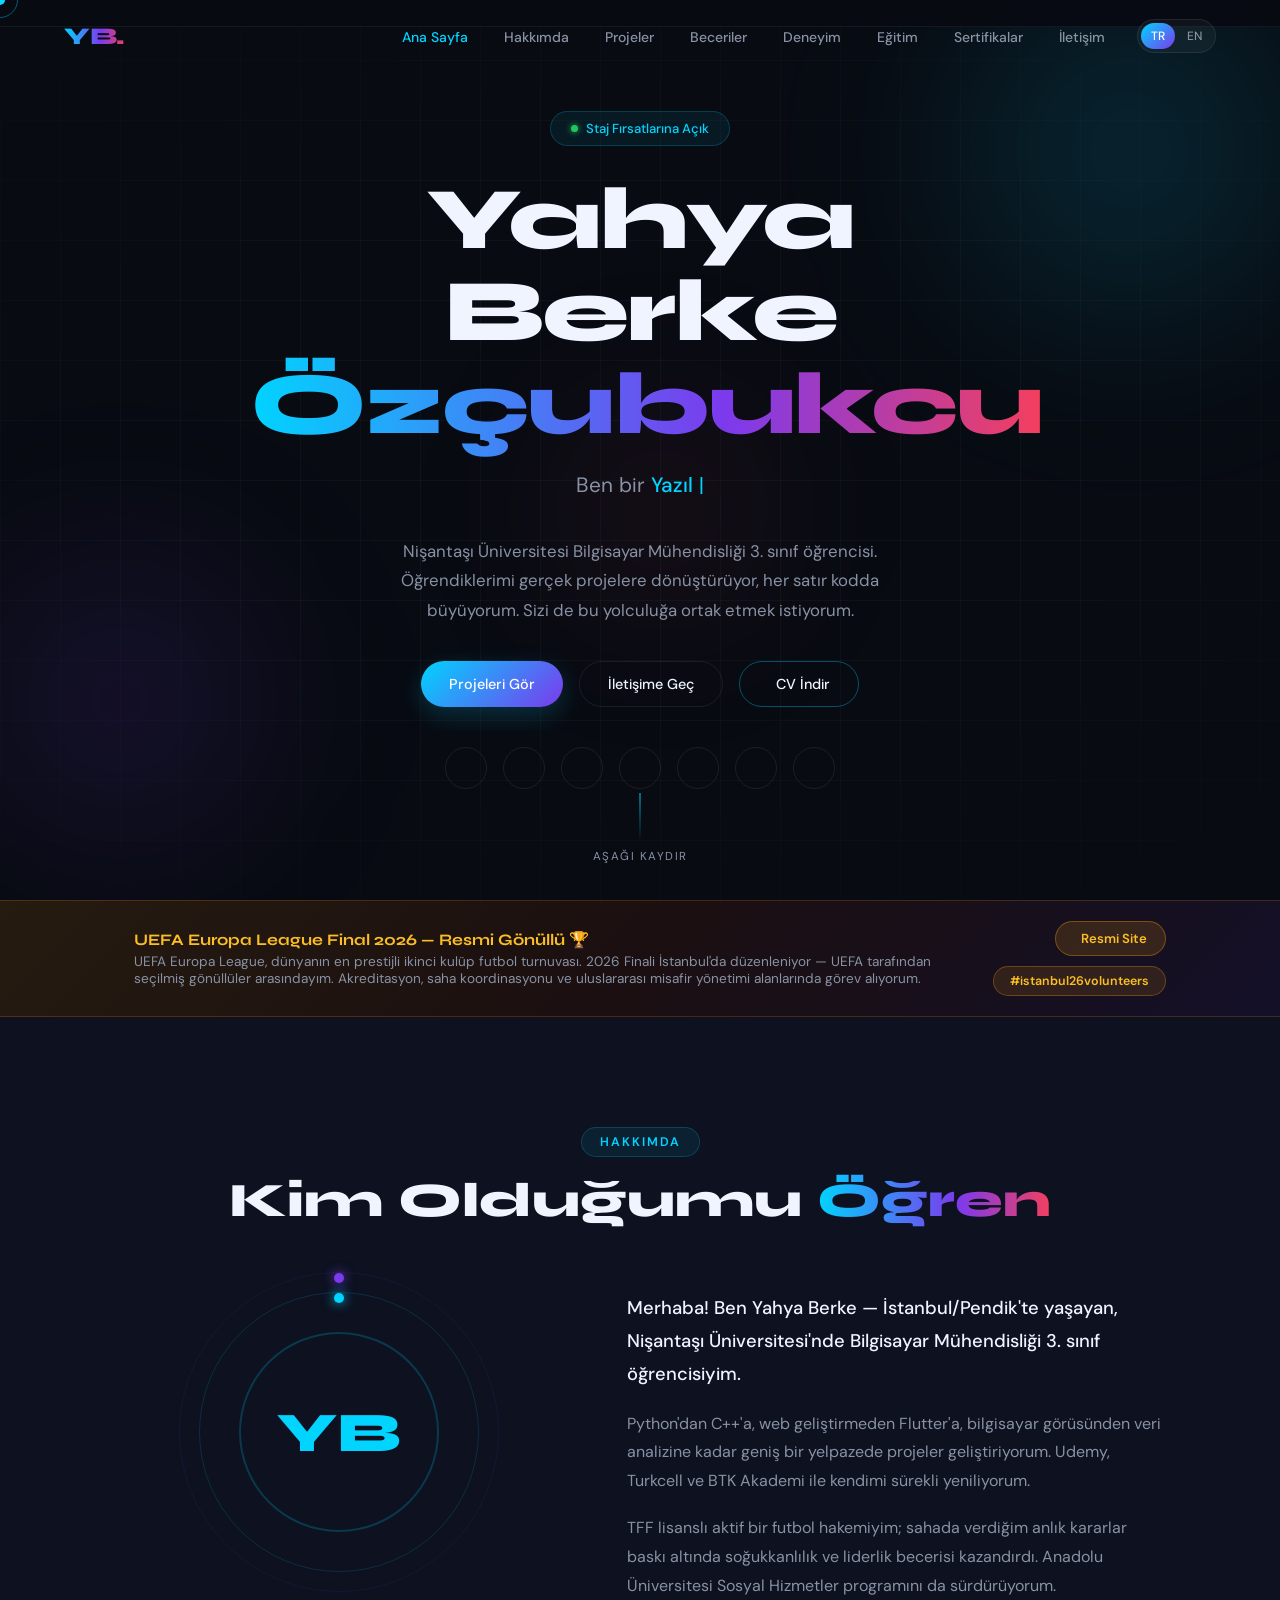
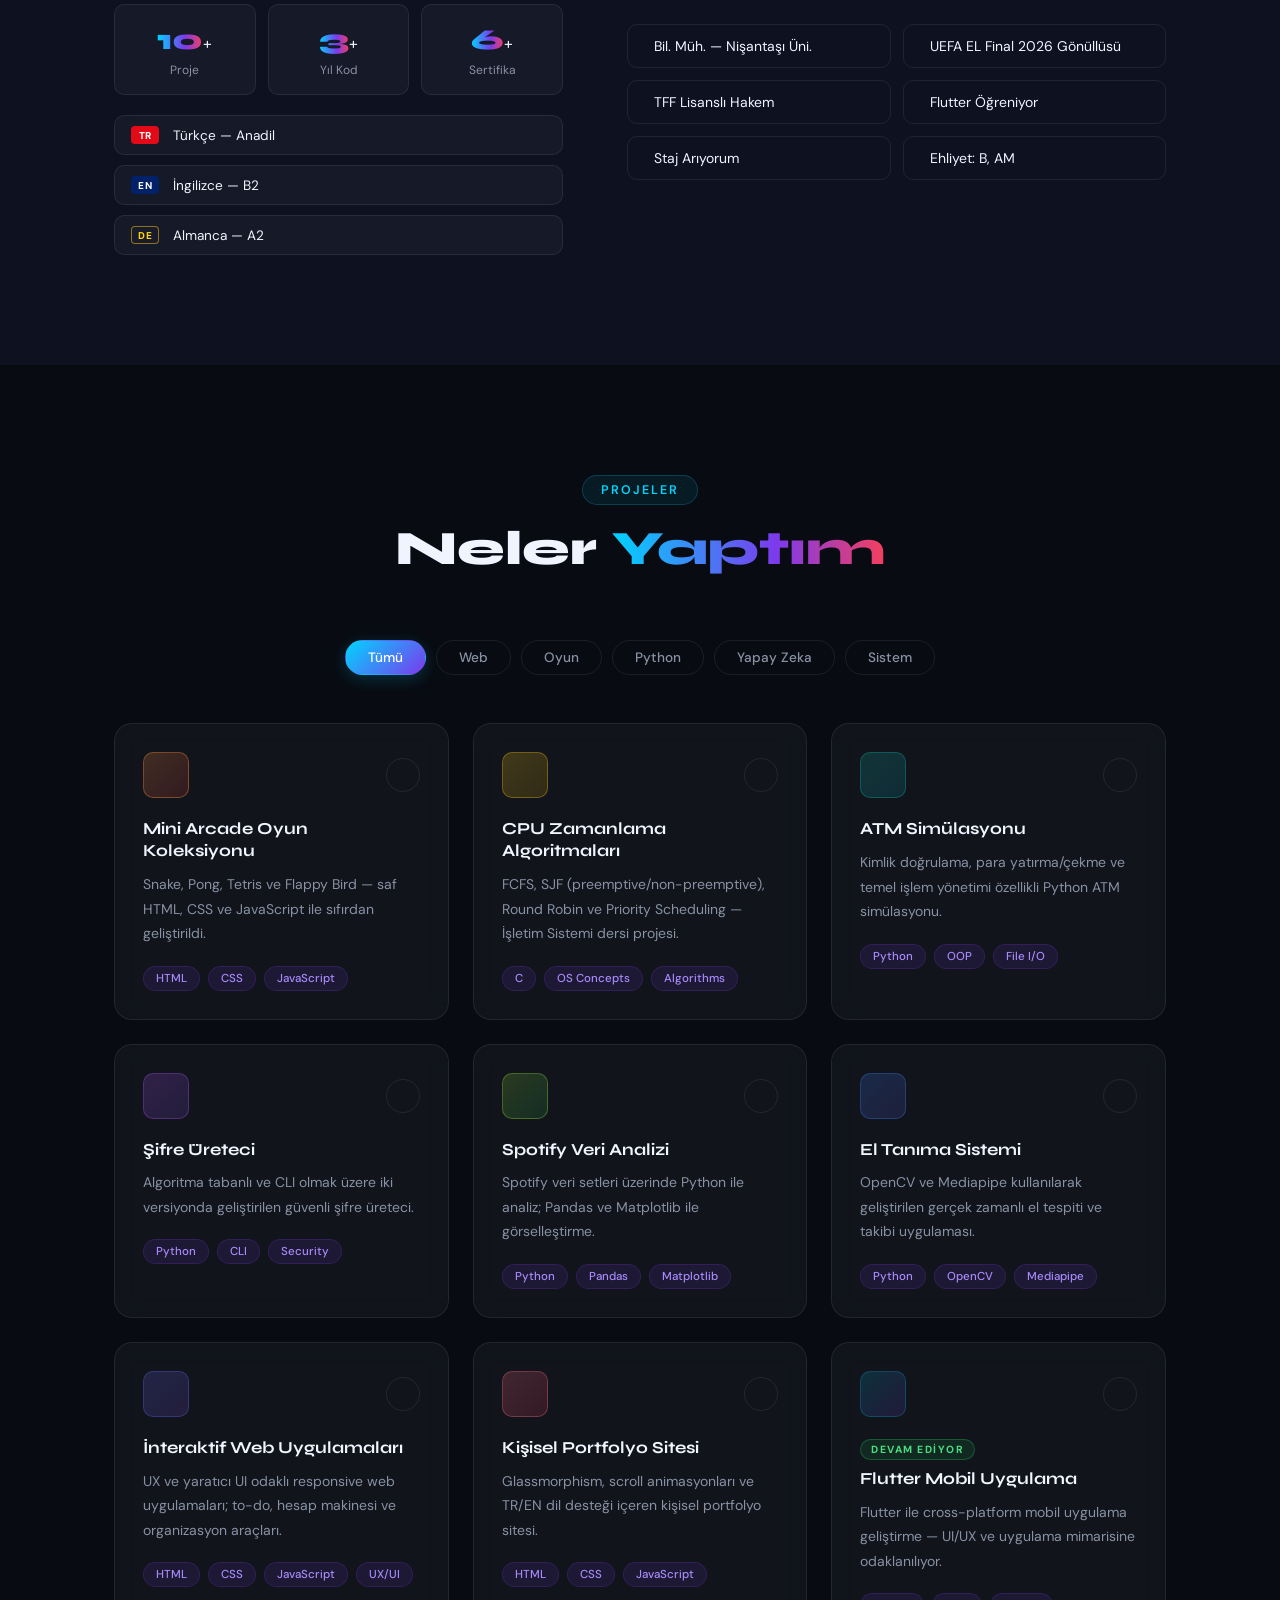
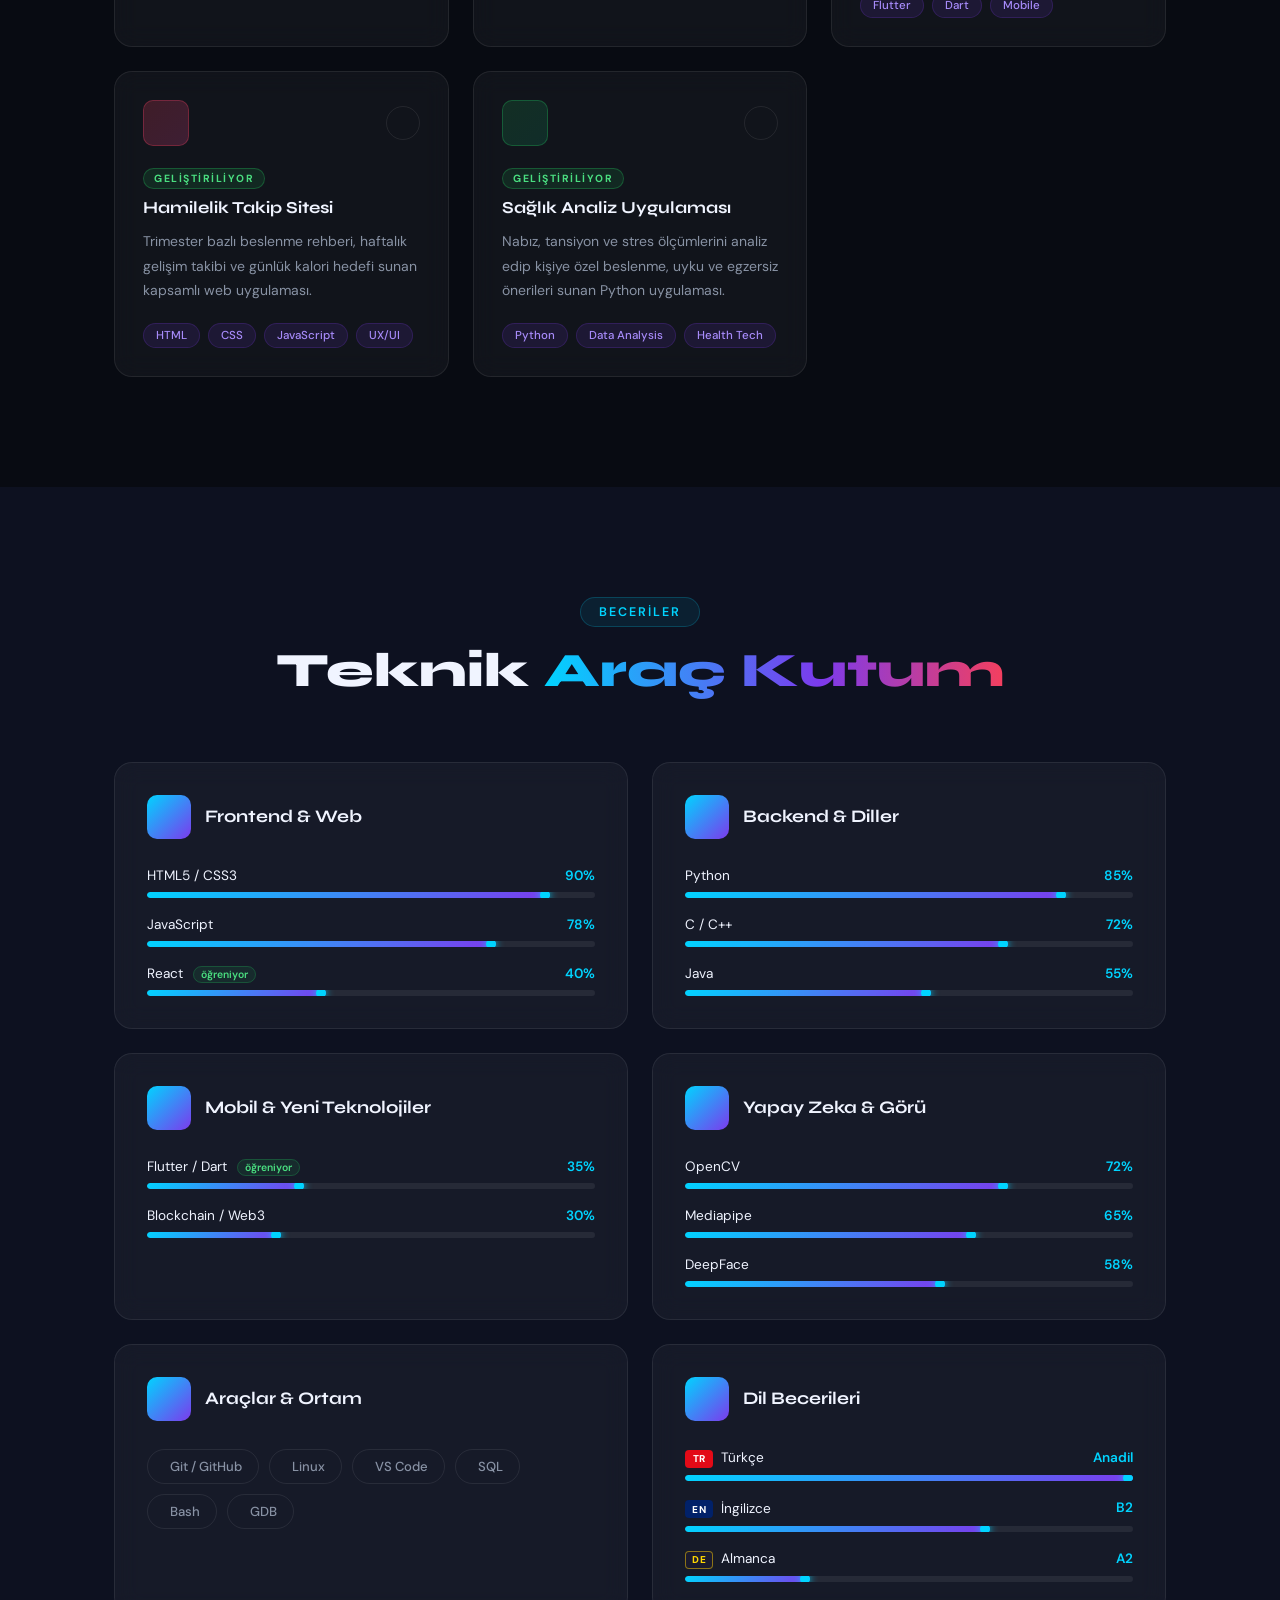
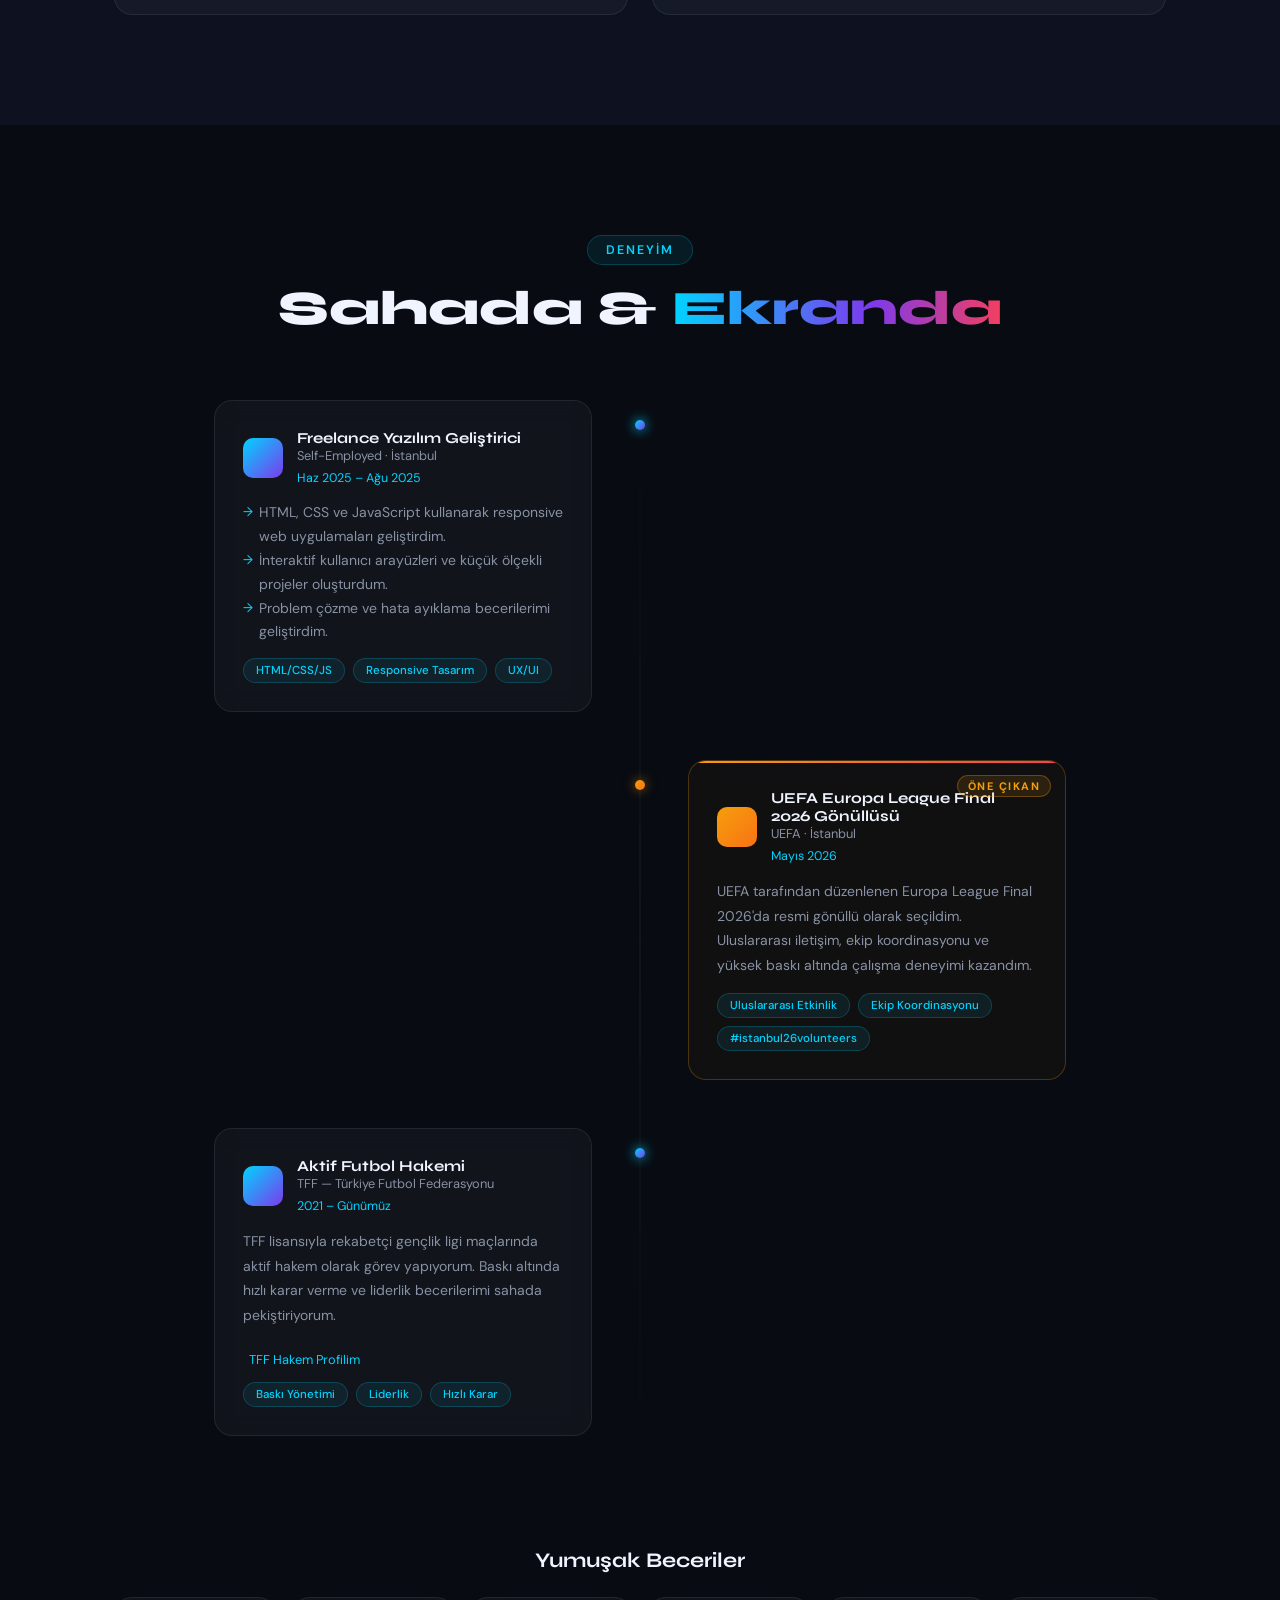
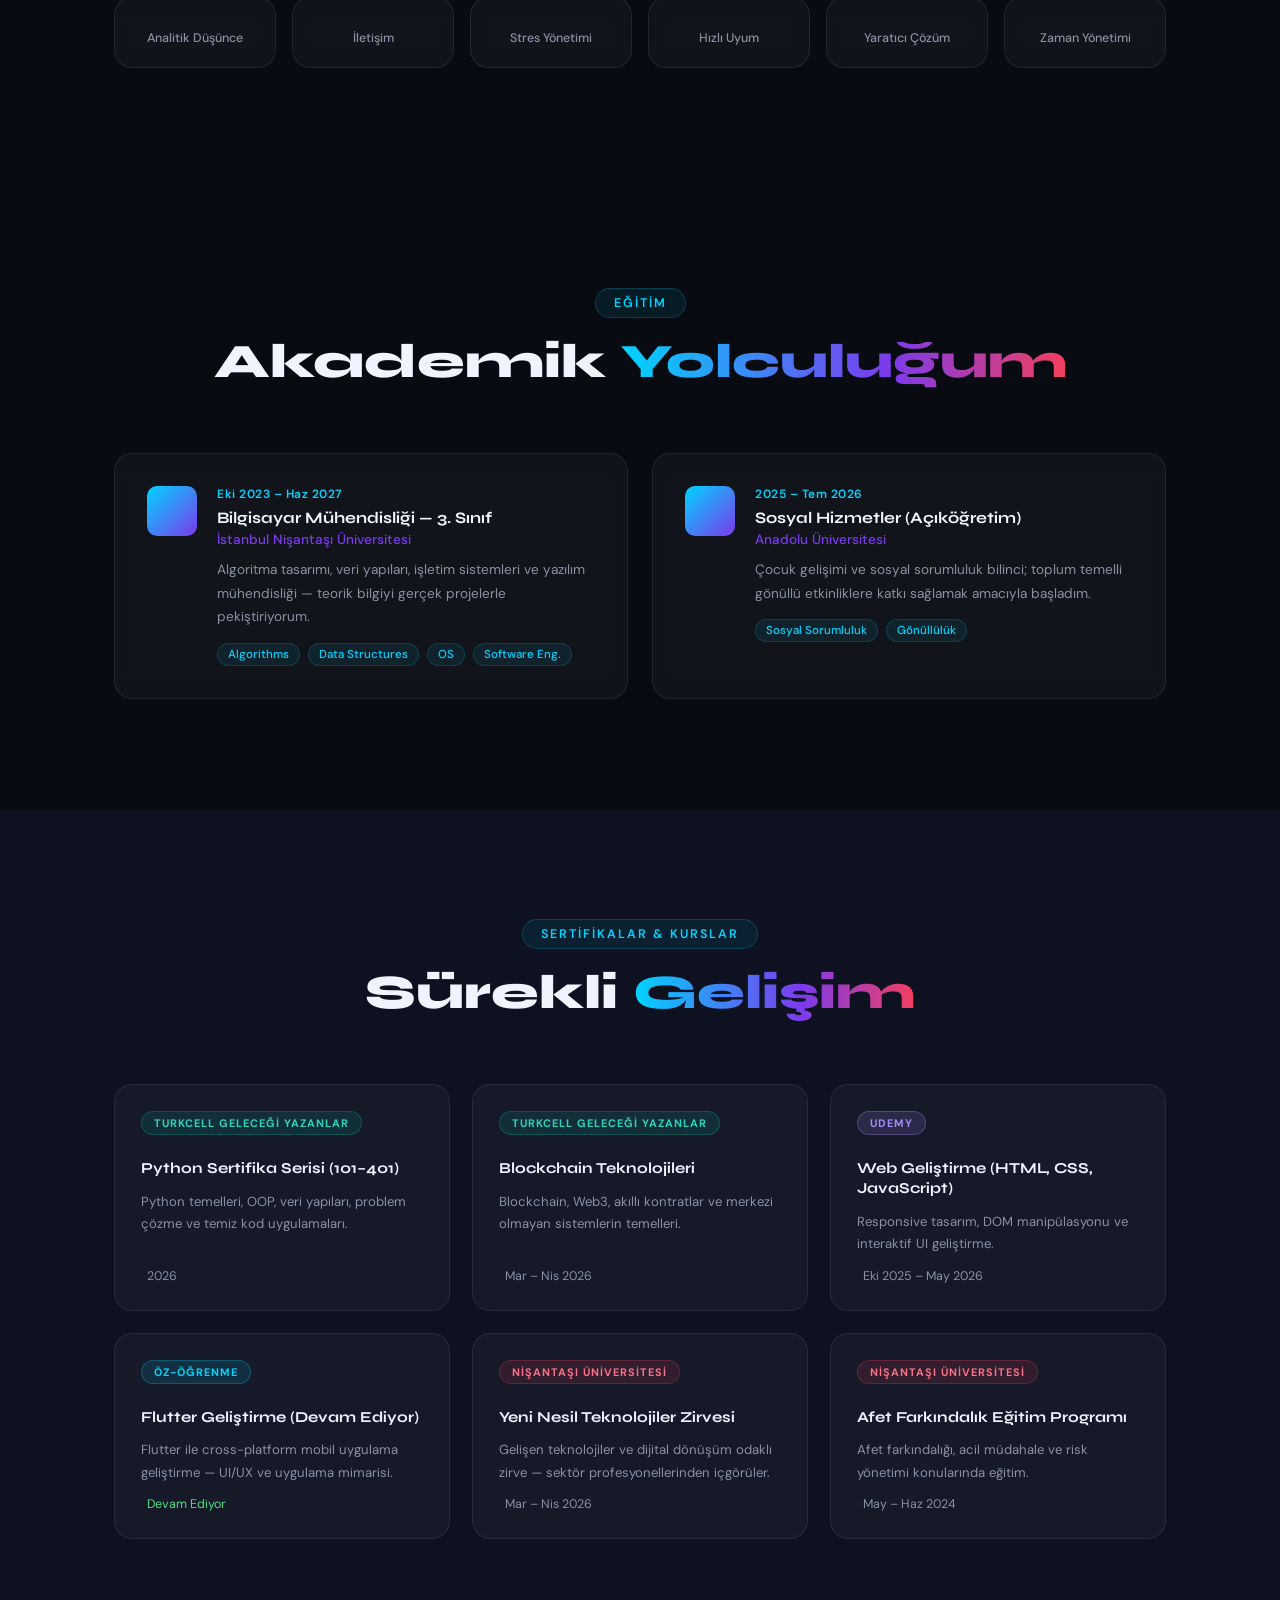
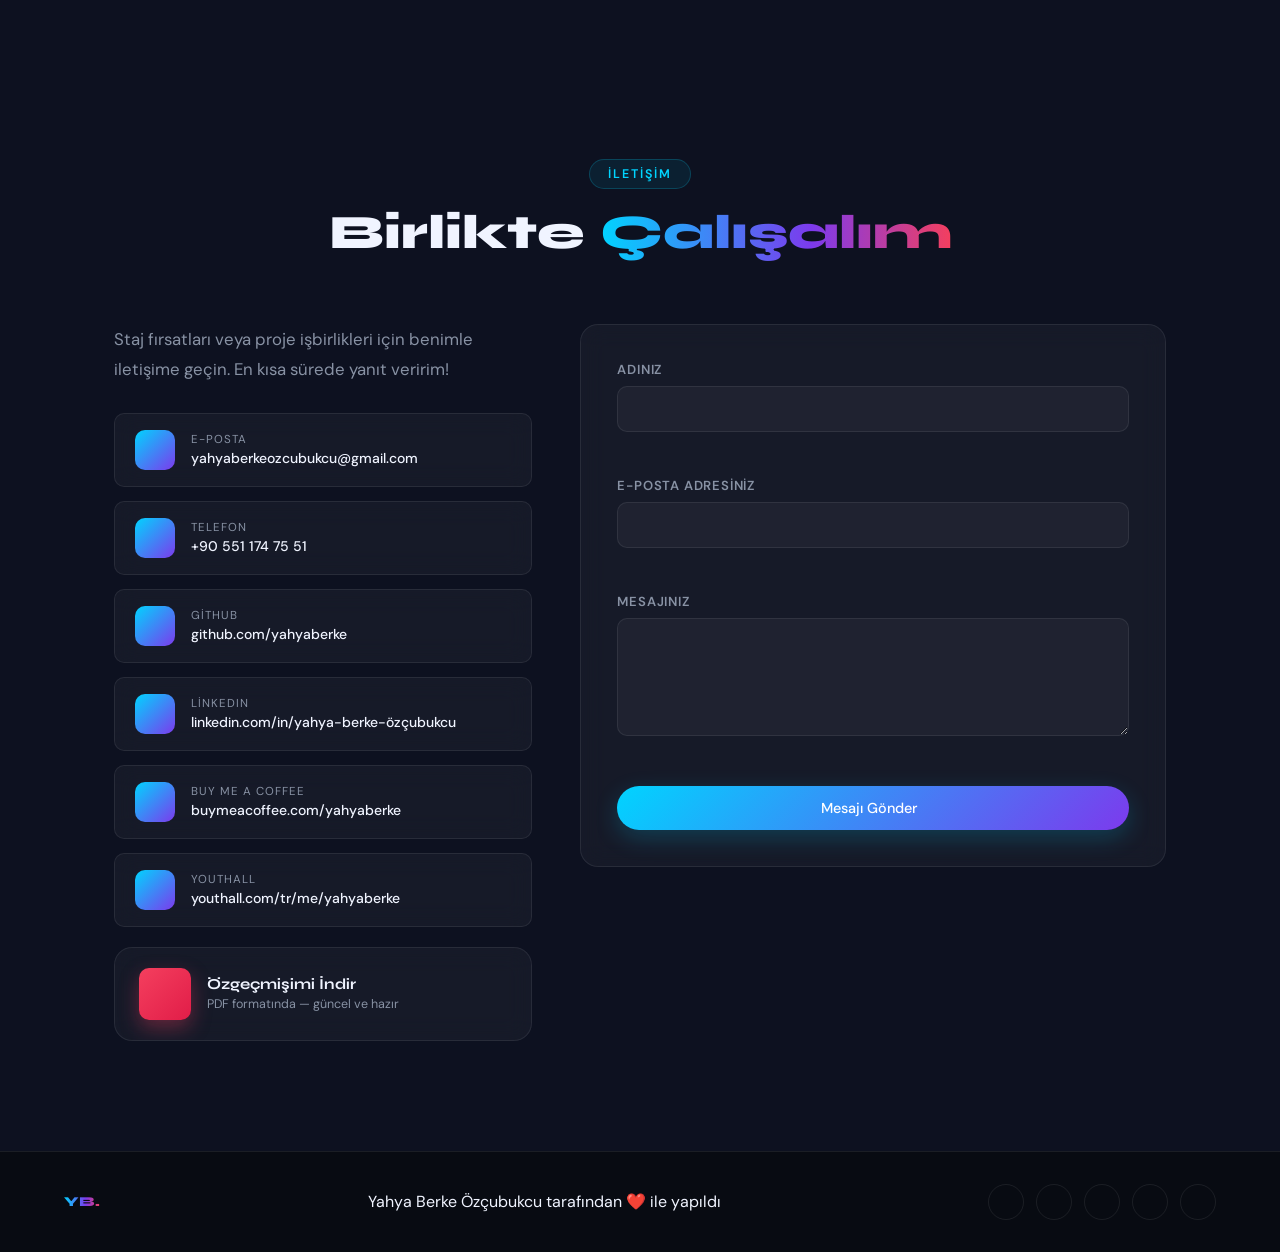
==== yahya berke/index.html @ 7fedbdb7 "Add files via upload" ====
<!DOCTYPE html>
<html lang="tr">
<head>
  <meta charset="UTF-8" />
  <meta name="viewport" content="width=device-width, initial-scale=1.0"/>
  <title>Yahya Berke Özçubukcu | Portfolio</title>
  <link rel="stylesheet" href="style.css" />
  <link href="https://fonts.googleapis.com/css2?family=Syne:wght@400;600;700;800&family=DM+Sans:ital,wght@0,300;0,400;0,500;1,300&display=swap" rel="stylesheet"/>
  <link href="https://cdn.jsdelivr.net/npm/remixicon@4.2.0/fonts/remixicon.css" rel="stylesheet"/>
</head>
<body>

  <!-- LOADING SCREEN -->
  <div id="loader">
    <div class="loader-inner">
      <div class="loader-logo">YB</div>
      <div class="loader-bar"><span></span></div>
    </div>
  </div>

  <!-- CURSOR -->
  <div id="cursor"></div>
  <div id="cursor-follower"></div>

  <!-- NAVBAR -->
  <nav id="navbar">
    <div class="nav-logo">YB<span class="dot">.</span></div>
    <ul class="nav-links">
      <li><a href="#home"         data-tr="Ana Sayfa"     data-en="Home">Ana Sayfa</a></li>
      <li><a href="#about"        data-tr="Hakkımda"      data-en="About">Hakkımda</a></li>
      <li><a href="#projects"     data-tr="Projeler"      data-en="Projects">Projeler</a></li>
      <li><a href="#skills"       data-tr="Beceriler"     data-en="Skills">Beceriler</a></li>
      <li><a href="#experience"   data-tr="Deneyim"       data-en="Experience">Deneyim</a></li>
      <li><a href="#education"    data-tr="Eğitim"        data-en="Education">Eğitim</a></li>
      <li><a href="#certificates" data-tr="Sertifikalar"  data-en="Certificates">Sertifikalar</a></li>
      <li><a href="#contact"      data-tr="İletişim"      data-en="Contact">İletişim</a></li>
    </ul>
    <div class="nav-right">
      <div class="lang-switcher" id="langSwitcher">
        <button class="lang-btn active" data-lang="tr">
          <img src="https://flagcdn.com/w20/tr.png" alt="" onerror="this.style.display='none'"/><span>TR</span>
        </button>
        <button class="lang-btn" data-lang="en">
          <img src="https://flagcdn.com/w20/gb.png" alt="" onerror="this.style.display='none'"/><span>EN</span>
        </button>
      </div>
      <button class="hamburger" id="hamburger" aria-label="Menu">
        <span></span><span></span><span></span>
      </button>
    </div>
  </nav>

  <!-- MOBILE MENU -->
  <div class="mobile-menu" id="mobileMenu">
    <ul>
      <li><a href="#home"         data-tr="Ana Sayfa"     data-en="Home">Ana Sayfa</a></li>
      <li><a href="#about"        data-tr="Hakkımda"      data-en="About">Hakkımda</a></li>
      <li><a href="#projects"     data-tr="Projeler"      data-en="Projects">Projeler</a></li>
      <li><a href="#skills"       data-tr="Beceriler"     data-en="Skills">Beceriler</a></li>
      <li><a href="#experience"   data-tr="Deneyim"       data-en="Experience">Deneyim</a></li>
      <li><a href="#education"    data-tr="Eğitim"        data-en="Education">Eğitim</a></li>
      <li><a href="#certificates" data-tr="Sertifikalar"  data-en="Certificates">Sertifikalar</a></li>
      <li><a href="#contact"      data-tr="İletişim"      data-en="Contact">İletişim</a></li>
    </ul>
  </div>

  <!-- HERO -->
  <section id="home">
    <div class="hero-bg">
      <div class="grid-overlay"></div>
      <div class="orb orb-1"></div>
      <div class="orb orb-2"></div>
      <div class="orb orb-3"></div>
    </div>
    <div class="hero-content">
      <div class="hero-badge reveal-up">
        <span class="status-dot"></span>
        <span data-tr="Staj Fırsatlarına Açık" data-en="Open to Internship Opportunities">Staj Fırsatlarına Açık</span>
      </div>
      <h1 class="hero-name reveal-up delay-1">
        Yahya Berke<br/><span class="gradient-text">Özçubukcu</span>
      </h1>
      <div class="hero-role reveal-up delay-2">
        <span data-tr="Ben bir " data-en="I'm a ">Ben bir </span>
        <span class="typed-text" id="typedText"></span>
        <span class="cursor-blink">|</span>
      </div>
      <p class="hero-desc reveal-up delay-3"
         data-tr="Nişantaşı Üniversitesi Bilgisayar Mühendisliği 3. sınıf öğrencisi. Öğrendiklerimi gerçek projelere dönüştürüyor, her satır kodda büyüyorum. Sizi de bu yolculuğa ortak etmek istiyorum."
         data-en="3rd year Computer Engineering student at Nişantaşı University. I turn what I learn into real projects and grow with every line of code. I want to bring that drive to your team.">
        Nişantaşı Üniversitesi Bilgisayar Mühendisliği 3. sınıf öğrencisi. Öğrendiklerimi gerçek projelere dönüştürüyor, her satır kodda büyüyorum. Sizi de bu yolculuğa ortak etmek istiyorum.
      </p>
      <div class="hero-cta reveal-up delay-4">
        <a href="#projects" class="btn btn-primary" data-tr="Projeleri Gör" data-en="View Projects">Projeleri Gör</a>
        <a href="#contact"  class="btn btn-ghost"   data-tr="İletişime Geç" data-en="Contact Me">İletişime Geç</a>
        <a href="CV_Yahya_Berke_Ozcubukcu.pdf" download class="btn btn-cv" data-tr="CV İndir" data-en="Download CV">
          <i class="ri-download-2-fill"></i>
          <span data-tr="CV İndir" data-en="Download CV">CV İndir</span>
        </a>
      </div>
      <div class="hero-socials reveal-up delay-5">
        <a href="https://github.com/yahyaberke" target="_blank" title="GitHub"><i class="ri-github-fill"></i></a>
        <a href="https://www.linkedin.com/in/yahya-berke-özçubukcu-112515299/" target="_blank" title="LinkedIn"><i class="ri-linkedin-box-fill"></i></a>
        <a href="mailto:yahyaberkeozcubukcu@gmail.com" title="E-posta"><i class="ri-mail-fill"></i></a>
        <a href="tel:+905511747551" title="Telefon"><i class="ri-phone-fill"></i></a>
        <a href="https://buymeacoffee.com/yahyaberke" target="_blank" title="Buy Me a Coffee"><i class="ri-cup-fill"></i></a>
        <a href="https://www.youthall.com/tr/me/yahyaberke/" target="_blank" title="Youthall"><i class="ri-user-star-fill"></i></a>
        <a href="https://www.tff.org/Default.aspx?pageID=531&hakemID=2793559" target="_blank" title="TFF Hakem Profili"><i class="ri-football-fill"></i></a>
      </div>
    </div>
    <div class="hero-scroll-hint">
      <div class="scroll-line"></div>
      <span data-tr="Aşağı Kaydır" data-en="Scroll Down">Aşağı Kaydır</span>
    </div>
  </section>

  <!-- UEFA BANNER -->
  <div class="uefa-banner">
    <div class="container">
      <div class="uefa-inner reveal-up">
        <div class="uefa-icon"><i class="ri-trophy-fill"></i></div>
        <div class="uefa-text">
          <strong data-tr="UEFA Europa League Final 2026 — Resmi Gönüllü 🏆" data-en="UEFA Europa League Final 2026 — Official Volunteer 🏆">
            UEFA Europa League Final 2026 — Resmi Gönüllü 🏆
          </strong>
          <span
            data-tr="UEFA Europa League, dünyanın en prestijli ikinci kulüp futbol turnuvası. 2026 Finali İstanbul'da düzenleniyor — UEFA tarafından seçilmiş gönüllüler arasındayım. Akreditasyon, saha koordinasyonu ve uluslararası misafir yönetimi alanlarında görev alıyorum."
            data-en="UEFA Europa League is the world's 2nd most prestigious club football tournament. The 2026 Final is in Istanbul — I'm among volunteers selected by UEFA, working in accreditation, field coordination, and international guest management.">
            UEFA Europa League, dünyanın en prestijli ikinci kulüp futbol turnuvası. 2026 Finali İstanbul'da düzenleniyor — UEFA tarafından seçilmiş gönüllüler arasındayım. Akreditasyon, saha koordinasyonu ve uluslararası misafir yönetimi alanlarında görev alıyorum.
          </span>
        </div>
        <div class="uefa-actions">
          <a href="https://www.uefa.com/uefaeuropaleague/" target="_blank" class="uefa-link">
            <i class="ri-external-link-fill"></i>
            <span data-tr="Resmi Site" data-en="Official Site">Resmi Site</span>
          </a>
          <div class="uefa-badge">#istanbul26volunteers</div>
        </div>
      </div>
    </div>
  </div>

  <!-- ABOUT -->
  <section id="about">
    <div class="container">
      <div class="section-header reveal-up">
        <span class="section-tag" data-tr="Hakkımda" data-en="About Me">Hakkımda</span>
        <h2 data-tr="Kim Olduğumu <span class='gradient-text'>Öğren</span>" data-en="Get To <span class='gradient-text'>Know Me</span>">Kim Olduğumu <span class="gradient-text">Öğren</span></h2>
      </div>
      <div class="about-grid">
        <div class="about-visual reveal-left">
          <div class="about-card-wrap">
            <div class="about-photo-placeholder">
              <div class="initials-badge">YB</div>
              <div class="photo-ring"></div>
              <div class="photo-ring ring-2"></div>
            </div>
            <div class="about-stat-cards">
              <div class="stat-card glass">
                <span class="stat-num" data-count="10">0</span>+
                <span class="stat-label" data-tr="Proje" data-en="Projects">Proje</span>
              </div>
              <div class="stat-card glass">
                <span class="stat-num" data-count="3">0</span>+
                <span class="stat-label" data-tr="Yıl Kod" data-en="Yrs Coding">Yıl Kod</span>
              </div>
              <div class="stat-card glass">
                <span class="stat-num" data-count="6">0</span>+
                <span class="stat-label" data-tr="Sertifika" data-en="Certificates">Sertifika</span>
              </div>
            </div>
          </div>
          <!-- Language badges -->
          <div class="lang-badges">
            <div class="lang-badge glass">
              <span class="flag-label tr-flag">TR</span>
              <span data-tr="Türkçe — Anadil" data-en="Turkish — Native">Türkçe — Anadil</span>
            </div>
            <div class="lang-badge glass">
              <span class="flag-label gb-flag">EN</span>
              <span data-tr="İngilizce — B2" data-en="English — B2">İngilizce — B2</span>
            </div>
            <div class="lang-badge glass">
              <span class="flag-label de-flag">DE</span>
              <span data-tr="Almanca — A2" data-en="German — A2">Almanca — A2</span>
            </div>
          </div>
        </div>

        <div class="about-text reveal-right">
          <p class="about-lead"
             data-tr="Merhaba! Ben Yahya Berke — İstanbul/Pendik'te yaşayan, Nişantaşı Üniversitesi'nde Bilgisayar Mühendisliği 3. sınıf öğrencisiyim."
             data-en="Hello! I'm Yahya Berke — a 3rd year Computer Engineering student at Nişantaşı University, based in Istanbul/Pendik.">
            Merhaba! Ben Yahya Berke — İstanbul/Pendik'te yaşayan, Nişantaşı Üniversitesi'nde Bilgisayar Mühendisliği 3. sınıf öğrencisiyim.
          </p>
          <p data-tr="Python'dan C++'a, web geliştirmeden Flutter'a, bilgisayar görüsünden veri analizine kadar geniş bir yelpazede projeler geliştiriyorum. Udemy, Turkcell Geleceği Yazanlar ve BTK Akademi gibi platformlarla kendimi sürekli yeniliyorum."
             data-en="I build projects spanning Python to C++, web development to Flutter, and computer vision to data analysis. I constantly sharpen my skills via Udemy, Turkcell Geleceği Yazanlar, and BTK Akademi.">
            Python'dan C++'a, web geliştirmeden Flutter'a, bilgisayar görüsünden veri analizine kadar geniş bir yelpazede projeler geliştiriyorum. Udemy, Turkcell ve BTK Akademi ile kendimi sürekli yeniliyorum.
          </p>
          <p data-tr="TFF lisanslı aktif bir futbol hakemiyim; sahada verdiğim anlık kararlar bana baskı altında soğukkanlılık, liderlik ve disiplin kazandırdı. Sosyal sorumluluk anlayışımla Anadolu Üniversitesi Sosyal Hizmetler programını da sürdürüyorum."
             data-en="As an active TFF-licensed football referee, on-field decisions built my composure under pressure, leadership, and discipline. I also pursue Anadolu University's Social Services program out of a drive for social impact.">
            TFF lisanslı aktif bir futbol hakemiyim; sahada verdiğim anlık kararlar baskı altında soğukkanlılık ve liderlik becerisi kazandırdı. Anadolu Üniversitesi Sosyal Hizmetler programını da sürdürüyorum.
          </p>
          <div class="about-highlights">
            <div class="highlight-item">
              <i class="ri-graduation-cap-fill"></i>
              <span data-tr="Bil. Müh. — Nişantaşı Üni." data-en="Comp. Eng. — Nişantaşı Uni.">Bil. Müh. — Nişantaşı Üni.</span>
            </div>
            <div class="highlight-item">
              <i class="ri-trophy-fill"></i>
              <span data-tr="UEFA EL Final 2026 Gönüllüsü" data-en="UEFA EL Final 2026 Volunteer">UEFA EL Final 2026 Gönüllüsü</span>
            </div>
            <div class="highlight-item">
              <i class="ri-football-fill"></i>
              <span data-tr="TFF Lisanslı Hakem" data-en="TFF Licensed Referee">TFF Lisanslı Hakem</span>
            </div>
            <div class="highlight-item">
              <i class="ri-smartphone-fill"></i>
              <span data-tr="Flutter Öğreniyor" data-en="Learning Flutter">Flutter Öğreniyor</span>
            </div>
            <div class="highlight-item">
              <i class="ri-search-2-line"></i>
              <span data-tr="Staj Arıyorum" data-en="Seeking Internship">Staj Arıyorum</span>
            </div>
            <div class="highlight-item">
              <i class="ri-car-fill"></i>
              <span data-tr="Ehliyet: B, AM" data-en="Driving Licence: B, AM">Ehliyet: B, AM</span>
            </div>
          </div>
        </div>
      </div>
    </div>
  </section>

  <!-- PROJECTS -->
  <section id="projects">
    <div class="container">
      <div class="section-header reveal-up">
        <span class="section-tag" data-tr="Projeler" data-en="Projects">Projeler</span>
        <h2 data-tr="Neler <span class='gradient-text'>Yaptım</span>" data-en="What I've <span class='gradient-text'>Built</span>">Neler <span class="gradient-text">Yaptım</span></h2>
      </div>
      <div class="filter-btns reveal-up">
        <button class="filter-btn active" data-filter="all"    data-tr="Tümü"       data-en="All">Tümü</button>
        <button class="filter-btn"        data-filter="web"    data-tr="Web"        data-en="Web">Web</button>
        <button class="filter-btn"        data-filter="game"   data-tr="Oyun"       data-en="Game">Oyun</button>
        <button class="filter-btn"        data-filter="python" data-tr="Python"     data-en="Python">Python</button>
        <button class="filter-btn"        data-filter="ai"     data-tr="Yapay Zeka" data-en="AI">Yapay Zeka</button>
        <button class="filter-btn"        data-filter="sys"    data-tr="Sistem"     data-en="System">Sistem</button>
      </div>
      <div class="projects-grid">

        <div class="project-card glass reveal-up" data-category="game">
          <div class="project-glow"></div>
          <div class="project-top">
            <div class="project-icon project-icon-orange"><i class="ri-gamepad-fill"></i></div>
            <div class="project-links">
              <a href="https://github.com/yahyaberke" target="_blank" class="project-link" title="GitHub"><i class="ri-github-fill"></i></a>
            </div>
          </div>
          <h3 data-tr="Mini Arcade Oyun Koleksiyonu" data-en="Mini Arcade Game Collection">Mini Arcade Oyun Koleksiyonu</h3>
          <p data-tr="Snake, Pong, Tetris ve Flappy Bird oyunlarını saf HTML, CSS ve JavaScript ile sıfırdan geliştirdim. Oyun mantığı ve tarayıcı performansına odaklandım." data-en="Built Snake, Pong, Tetris, and Flappy Bird from scratch using pure HTML, CSS, and JavaScript. Focused on game logic and browser performance.">Snake, Pong, Tetris ve Flappy Bird — saf HTML, CSS ve JavaScript ile sıfırdan geliştirildi.</p>
          <div class="project-tags"><span>HTML</span><span>CSS</span><span>JavaScript</span></div>
        </div>

        <div class="project-card glass reveal-up delay-1" data-category="sys">
          <div class="project-glow"></div>
          <div class="project-top">
            <div class="project-icon project-icon-yellow"><i class="ri-cpu-fill"></i></div>
            <div class="project-links">
              <a href="https://github.com/yahyaberke" target="_blank" class="project-link" title="GitHub"><i class="ri-github-fill"></i></a>
            </div>
          </div>
          <h3 data-tr="CPU Zamanlama Algoritmaları" data-en="CPU Scheduling Algorithms">CPU Zamanlama Algoritmaları</h3>
          <p data-tr="İşletim Sistemi dersi kapsamında FCFS, SJF (preemptive/non-preemptive), Round Robin ve Priority Scheduling algoritmalarını C ile implemente ettim." data-en="Implemented FCFS, SJF (preemptive/non-preemptive), Round Robin and Priority Scheduling in C as part of OS coursework.">FCFS, SJF (preemptive/non-preemptive), Round Robin ve Priority Scheduling — İşletim Sistemi dersi projesi.</p>
          <div class="project-tags"><span>C</span><span>OS Concepts</span><span>Algorithms</span></div>
        </div>

        <div class="project-card glass reveal-up delay-2" data-category="python">
          <div class="project-glow"></div>
          <div class="project-top">
            <div class="project-icon project-icon-teal"><i class="ri-bank-fill"></i></div>
            <div class="project-links">
              <a href="https://github.com/yahyaberke" target="_blank" class="project-link" title="GitHub"><i class="ri-github-fill"></i></a>
            </div>
          </div>
          <h3 data-tr="ATM Simülasyonu" data-en="ATM Simulation">ATM Simülasyonu</h3>
          <p data-tr="Kimlik doğrulama, para yatırma/çekme ve temel işlem yönetimi özelliklerine sahip Python ATM simülasyon sistemi." data-en="Python ATM simulation with authentication, deposit/withdrawal, and basic transaction management.">Kimlik doğrulama, para yatırma/çekme ve temel işlem yönetimi özellikli Python ATM simülasyonu.</p>
          <div class="project-tags"><span>Python</span><span>OOP</span><span>File I/O</span></div>
        </div>

        <div class="project-card glass reveal-up" data-category="python">
          <div class="project-glow"></div>
          <div class="project-top">
            <div class="project-icon project-icon-purple"><i class="ri-lock-password-fill"></i></div>
            <div class="project-links">
              <a href="https://github.com/yahyaberke" target="_blank" class="project-link" title="GitHub"><i class="ri-github-fill"></i></a>
            </div>
          </div>
          <h3 data-tr="Şifre Üreteci" data-en="Password Generator">Şifre Üreteci</h3>
          <p data-tr="Algoritma tabanlı ve CLI versiyonları olan, güvenli ve özelleştirilebilir şifre üretme aracı." data-en="Secure, customizable password generation tool with algorithm-based and CLI versions.">Algoritma tabanlı ve CLI olmak üzere iki versiyonda geliştirilen güvenli şifre üreteci.</p>
          <div class="project-tags"><span>Python</span><span>CLI</span><span>Security</span></div>
        </div>

        <div class="project-card glass reveal-up delay-1" data-category="ai">
          <div class="project-glow"></div>
          <div class="project-top">
            <div class="project-icon project-icon-lime"><i class="ri-bar-chart-fill"></i></div>
            <div class="project-links">
              <a href="https://github.com/yahyaberke" target="_blank" class="project-link" title="GitHub"><i class="ri-github-fill"></i></a>
            </div>
          </div>
          <h3 data-tr="Spotify Veri Analizi" data-en="Spotify Data Analysis">Spotify Veri Analizi</h3>
          <p data-tr="Spotify veri setleri üzerinde Python ile veri analizi ve görselleştirme; grafikler ve istatistiklerle anlamlı içgörüler." data-en="Data analysis and visualization on Spotify datasets using Python, extracting insights through charts and statistics.">Spotify veri setleri üzerinde Python ile analiz; Pandas ve Matplotlib ile görselleştirme.</p>
          <div class="project-tags"><span>Python</span><span>Pandas</span><span>Matplotlib</span></div>
        </div>

        <div class="project-card glass reveal-up delay-2" data-category="ai">
          <div class="project-glow"></div>
          <div class="project-top">
            <div class="project-icon project-icon-blue"><i class="ri-hand-coin-fill"></i></div>
            <div class="project-links">
              <a href="https://github.com/yahyaberke" target="_blank" class="project-link" title="GitHub"><i class="ri-github-fill"></i></a>
            </div>
          </div>
          <h3 data-tr="El Tanıma Sistemi" data-en="Hand Recognition System">El Tanıma Sistemi</h3>
          <p data-tr="Bilgisayar görüsü teknikleri ile gerçek zamanlı el tespiti ve takibi. OpenCV ve Mediapipe ile geliştirildi." data-en="Real-time hand detection and tracking using computer vision techniques with OpenCV and Mediapipe.">OpenCV ve Mediapipe kullanılarak geliştirilen gerçek zamanlı el tespiti ve takibi uygulaması.</p>
          <div class="project-tags"><span>Python</span><span>OpenCV</span><span>Mediapipe</span></div>
        </div>

        <div class="project-card glass reveal-up" data-category="web">
          <div class="project-glow"></div>
          <div class="project-top">
            <div class="project-icon project-icon-indigo"><i class="ri-layout-masonry-fill"></i></div>
            <div class="project-links">
              <a href="https://github.com/yahyaberke" target="_blank" class="project-link" title="GitHub"><i class="ri-github-fill"></i></a>
            </div>
          </div>
          <h3 data-tr="İnteraktif Web Uygulamaları" data-en="Interactive Web Applications">İnteraktif Web Uygulamaları</h3>
          <p data-tr="UX, dinamik arayüzler ve yaratıcı UI tasarımına odaklanan responsive web uygulamaları. To-do, hesap makinesi ve organizasyon araçları dahil." data-en="Responsive web apps focused on UX, dynamic interfaces, and creative UI. Includes to-do apps, calculators, and organizational tools.">UX ve yaratıcı UI odaklı responsive web uygulamaları; to-do, hesap makinesi ve organizasyon araçları.</p>
          <div class="project-tags"><span>HTML</span><span>CSS</span><span>JavaScript</span><span>UX/UI</span></div>
        </div>

        <div class="project-card glass reveal-up delay-1" data-category="web">
          <div class="project-glow"></div>
          <div class="project-top">
            <div class="project-icon project-icon-rose"><i class="ri-briefcase-4-fill"></i></div>
            <div class="project-links">
              <a href="https://github.com/yahyaberke" target="_blank" class="project-link" title="GitHub"><i class="ri-github-fill"></i></a>
            </div>
          </div>
          <h3 data-tr="Kişisel Portfolyo Sitesi" data-en="Personal Portfolio Website">Kişisel Portfolyo Sitesi</h3>
          <p data-tr="Projelerimi ve becerilerimi sergilemek için sıfırdan geliştirdiğim bu site; glassmorphism, scroll animasyonları ve TR/EN dil desteği içeriyor." data-en="This portfolio built from scratch featuring glassmorphism, scroll animations, and TR/EN language support.">Glassmorphism, scroll animasyonları ve TR/EN dil desteği içeren kişisel portfolyo sitesi.</p>
          <div class="project-tags"><span>HTML</span><span>CSS</span><span>JavaScript</span></div>
        </div>

        <div class="project-card glass reveal-up delay-2" data-category="web">
          <div class="project-glow"></div>
          <div class="project-top">
            <div class="project-icon"><i class="ri-smartphone-fill"></i></div>
            <div class="project-links">
              <a href="https://github.com/yahyaberke" target="_blank" class="project-link" title="GitHub"><i class="ri-github-fill"></i></a>
            </div>
          </div>
          <span class="project-wip-badge" data-tr="Devam Ediyor" data-en="In Progress">Devam Ediyor</span>
          <h3 data-tr="Flutter Mobil Uygulama" data-en="Flutter Mobile App">Flutter Mobil Uygulama</h3>
          <p data-tr="Flutter ile cross-platform mobil uygulama geliştirme öğreniliyor; UI/UX ve uygulama mimarisine odaklanılıyor." data-en="Learning cross-platform mobile development with Flutter, focusing on UI/UX and app architecture.">Flutter ile cross-platform mobil uygulama geliştirme — UI/UX ve uygulama mimarisine odaklanılıyor.</p>
          <div class="project-tags"><span>Flutter</span><span>Dart</span><span>Mobile</span></div>
        </div>

        <!-- Pregnancy Tracker -->
        <div class="project-card glass reveal-up" data-category="web">
          <div class="project-glow"></div>
          <div class="project-top">
            <div class="project-icon project-icon-pink"><i class="ri-heart-pulse-fill"></i></div>
            <div class="project-links">
              <a href="https://github.com/yahyaberke" target="_blank" class="project-link" title="GitHub"><i class="ri-github-fill"></i></a>
            </div>
          </div>
          <span class="project-wip-badge" data-tr="Geliştiriliyor" data-en="In Development">Geliştiriliyor</span>
          <h3 data-tr="Hamilelik Takip Sitesi" data-en="Pregnancy Tracking Website">Hamilelik Takip Sitesi</h3>
          <p data-tr="Trimester bazlı beslenme rehberi, haftalık gelişim takibi, günlük kalori hedefi ve besin önerileri sunan kapsamlı web uygulaması. Uzman videoları ve topluluk özellikleri de planlanıyor." data-en="Comprehensive web app offering trimester-based nutrition guide, weekly development tracking, daily calorie goals, and food suggestions. Expert videos and community features also planned.">Trimester bazlı beslenme rehberi, haftalık gelişim takibi ve günlük kalori hedefi sunan kapsamlı web uygulaması.</p>
          <div class="project-tags"><span>HTML</span><span>CSS</span><span>JavaScript</span><span>UX/UI</span></div>
        </div>

        <!-- Health Analyzer -->
        <div class="project-card glass reveal-up delay-1" data-category="python">
          <div class="project-glow"></div>
          <div class="project-top">
            <div class="project-icon project-icon-green"><i class="ri-pulse-fill"></i></div>
            <div class="project-links">
              <a href="https://github.com/yahyaberke" target="_blank" class="project-link" title="GitHub"><i class="ri-github-fill"></i></a>
            </div>
          </div>
          <span class="project-wip-badge" data-tr="Geliştiriliyor" data-en="In Development">Geliştiriliyor</span>
          <h3 data-tr="Sağlık Analiz Uygulaması" data-en="Health Analysis App">Sağlık Analiz Uygulaması</h3>
          <p data-tr="Nabız, tansiyon ve stres verilerini analiz eden Python uygulaması. Ölçüm sonuçlarına göre kişiye özel beslenme, uyku ve egzersiz önerileri sunuluyor." data-en="Python app that analyzes pulse, blood pressure, and stress data. Provides personalized nutrition, sleep, and exercise recommendations based on measurements.">Nabız, tansiyon ve stres ölçümlerini analiz edip kişiye özel beslenme, uyku ve egzersiz önerileri sunan Python uygulaması.</p>
          <div class="project-tags"><span>Python</span><span>Data Analysis</span><span>Health Tech</span></div>
        </div>

      </div>
    </div>
  </section>

  <!-- SKILLS -->
  <section id="skills">
    <div class="container">
      <div class="section-header reveal-up">
        <span class="section-tag" data-tr="Beceriler" data-en="Skills">Beceriler</span>
        <h2 data-tr="Teknik <span class='gradient-text'>Araç Kutum</span>" data-en="My Technical <span class='gradient-text'>Toolkit</span>">Teknik <span class="gradient-text">Araç Kutum</span></h2>
      </div>
      <div class="skills-grid">

        <div class="skill-category glass reveal-up">
          <div class="skill-cat-header">
            <div class="skill-cat-icon"><i class="ri-html5-fill"></i></div>
            <h3 data-tr="Frontend & Web" data-en="Frontend & Web">Frontend & Web</h3>
          </div>
          <div class="skill-bars">
            <div class="skill-bar-item">
              <div class="skill-bar-label"><span>HTML5 / CSS3</span><span class="skill-pct">90%</span></div>
              <div class="skill-bar-track"><div class="skill-bar-fill" data-width="90"></div></div>
            </div>
            <div class="skill-bar-item">
              <div class="skill-bar-label"><span>JavaScript</span><span class="skill-pct">78%</span></div>
              <div class="skill-bar-track"><div class="skill-bar-fill" data-width="78"></div></div>
            </div>
            <div class="skill-bar-item">
              <div class="skill-bar-label">
                <span>React <span class="learning-tag" data-tr="öğreniyor" data-en="learning">öğreniyor</span></span>
                <span class="skill-pct">40%</span>
              </div>
              <div class="skill-bar-track"><div class="skill-bar-fill" data-width="40"></div></div>
            </div>
          </div>
        </div>

        <div class="skill-category glass reveal-up delay-1">
          <div class="skill-cat-header">
            <div class="skill-cat-icon"><i class="ri-code-s-slash-fill"></i></div>
            <h3 data-tr="Backend & Diller" data-en="Backend & Languages">Backend & Diller</h3>
          </div>
          <div class="skill-bars">
            <div class="skill-bar-item">
              <div class="skill-bar-label"><span>Python</span><span class="skill-pct">85%</span></div>
              <div class="skill-bar-track"><div class="skill-bar-fill" data-width="85"></div></div>
            </div>
            <div class="skill-bar-item">
              <div class="skill-bar-label"><span>C / C++</span><span class="skill-pct">72%</span></div>
              <div class="skill-bar-track"><div class="skill-bar-fill" data-width="72"></div></div>
            </div>
            <div class="skill-bar-item">
              <div class="skill-bar-label"><span>Java</span><span class="skill-pct">55%</span></div>
              <div class="skill-bar-track"><div class="skill-bar-fill" data-width="55"></div></div>
            </div>
          </div>
        </div>

        <div class="skill-category glass reveal-up delay-2">
          <div class="skill-cat-header">
            <div class="skill-cat-icon"><i class="ri-smartphone-fill"></i></div>
            <h3 data-tr="Mobil & Yeni Teknolojiler" data-en="Mobile & Emerging Tech">Mobil & Yeni Teknolojiler</h3>
          </div>
          <div class="skill-bars">
            <div class="skill-bar-item">
              <div class="skill-bar-label">
                <span>Flutter / Dart <span class="learning-tag" data-tr="öğreniyor" data-en="learning">öğreniyor</span></span>
                <span class="skill-pct">35%</span>
              </div>
              <div class="skill-bar-track"><div class="skill-bar-fill" data-width="35"></div></div>
            </div>
            <div class="skill-bar-item">
              <div class="skill-bar-label"><span>Blockchain / Web3</span><span class="skill-pct">30%</span></div>
              <div class="skill-bar-track"><div class="skill-bar-fill" data-width="30"></div></div>
            </div>
          </div>
        </div>

        <div class="skill-category glass reveal-up delay-3">
          <div class="skill-cat-header">
            <div class="skill-cat-icon"><i class="ri-eye-2-fill"></i></div>
            <h3 data-tr="Yapay Zeka & Görü" data-en="AI & Computer Vision">Yapay Zeka & Görü</h3>
          </div>
          <div class="skill-bars">
            <div class="skill-bar-item">
              <div class="skill-bar-label"><span>OpenCV</span><span class="skill-pct">72%</span></div>
              <div class="skill-bar-track"><div class="skill-bar-fill" data-width="72"></div></div>
            </div>
            <div class="skill-bar-item">
              <div class="skill-bar-label"><span>Mediapipe</span><span class="skill-pct">65%</span></div>
              <div class="skill-bar-track"><div class="skill-bar-fill" data-width="65"></div></div>
            </div>
            <div class="skill-bar-item">
              <div class="skill-bar-label"><span>DeepFace</span><span class="skill-pct">58%</span></div>
              <div class="skill-bar-track"><div class="skill-bar-fill" data-width="58"></div></div>
            </div>
          </div>
        </div>

        <div class="skill-category glass reveal-up">
          <div class="skill-cat-header">
            <div class="skill-cat-icon"><i class="ri-tools-fill"></i></div>
            <h3 data-tr="Araçlar & Ortam" data-en="Tools & Environment">Araçlar & Ortam</h3>
          </div>
          <div class="skill-tags-wrap">
            <span class="skill-tag"><i class="ri-github-fill"></i> Git / GitHub</span>
            <span class="skill-tag"><i class="ri-terminal-box-fill"></i> Linux</span>
            <span class="skill-tag"><i class="ri-code-box-fill"></i> VS Code</span>
            <span class="skill-tag"><i class="ri-database-2-fill"></i> SQL</span>
            <span class="skill-tag"><i class="ri-command-fill"></i> Bash</span>
            <span class="skill-tag"><i class="ri-bug-fill"></i> GDB</span>
          </div>
        </div>

        <div class="skill-category glass reveal-up delay-1">
          <div class="skill-cat-header">
            <div class="skill-cat-icon"><i class="ri-translate-2"></i></div>
            <h3 data-tr="Dil Becerileri" data-en="Languages">Dil Becerileri</h3>
          </div>
          <div class="skill-bars">
            <div class="skill-bar-item">
              <div class="skill-bar-label">
                <span><span class="flag-label tr-flag">TR</span> Türkçe</span>
                <span class="skill-pct" data-tr="Anadil" data-en="Native">Anadil</span>
              </div>
              <div class="skill-bar-track"><div class="skill-bar-fill" data-width="100"></div></div>
            </div>
            <div class="skill-bar-item">
              <div class="skill-bar-label">
                <span><span class="flag-label gb-flag">EN</span> İngilizce</span>
                <span class="skill-pct">B2</span>
              </div>
              <div class="skill-bar-track"><div class="skill-bar-fill" data-width="68"></div></div>
            </div>
            <div class="skill-bar-item">
              <div class="skill-bar-label">
                <span><span class="flag-label de-flag">DE</span> Almanca</span>
                <span class="skill-pct">A2</span>
              </div>
              <div class="skill-bar-track"><div class="skill-bar-fill" data-width="28"></div></div>
            </div>
          </div>
        </div>

      </div>
    </div>
  </section>

  <!-- EXPERIENCE -->
  <section id="experience">
    <div class="container">
      <div class="section-header reveal-up">
        <span class="section-tag" data-tr="Deneyim" data-en="Experience">Deneyim</span>
        <h2 data-tr="Sahada & <span class='gradient-text'>Ekranda</span>" data-en="On the Field & <span class='gradient-text'>On Screen</span>">Sahada & <span class="gradient-text">Ekranda</span></h2>
      </div>
      <div class="experience-timeline">

        <!-- Freelance -->
        <div class="timeline-item reveal-left">
          <div class="timeline-dot"></div>
          <div class="timeline-card glass">
            <div class="tl-header">
              <div class="tl-icon"><i class="ri-laptop-fill"></i></div>
              <div>
                <h3 data-tr="Freelance Yazılım Geliştirici" data-en="Freelance Software Developer">Freelance Yazılım Geliştirici</h3>
                <span class="tl-org">Self-Employed · İstanbul</span>
                <span class="tl-meta">Haz 2025 – Ağu 2025</span>
              </div>
            </div>
            <ul class="tl-list">
              <li data-tr="HTML, CSS ve JavaScript kullanarak responsive web uygulamaları geliştirdim." data-en="Developed responsive web applications using HTML, CSS, and JavaScript.">HTML, CSS ve JavaScript kullanarak responsive web uygulamaları geliştirdim.</li>
              <li data-tr="İnteraktif kullanıcı arayüzleri ve küçük ölçekli projeler oluşturdum." data-en="Built interactive user interfaces and small-scale projects.">İnteraktif kullanıcı arayüzleri ve küçük ölçekli projeler oluşturdum.</li>
              <li data-tr="Problem çözme ve hata ayıklama becerilerimi geliştirdim." data-en="Improved problem-solving and debugging skills.">Problem çözme ve hata ayıklama becerilerimi geliştirdim.</li>
            </ul>
            <div class="tl-skills">
              <span>HTML/CSS/JS</span>
              <span data-tr="Responsive Tasarım" data-en="Responsive Design">Responsive Tasarım</span>
              <span>UX/UI</span>
            </div>
          </div>
        </div>

        <!-- UEFA -->
        <div class="timeline-item reveal-right">
          <div class="timeline-dot tl-dot-gold"></div>
          <div class="timeline-card glass tl-card-featured">
            <div class="tl-featured-label" data-tr="Öne Çıkan" data-en="Featured">Öne Çıkan</div>
            <div class="tl-header">
              <div class="tl-icon tl-icon-gold"><i class="ri-trophy-fill"></i></div>
              <div>
                <h3 data-tr="UEFA Europa League Final 2026 Gönüllüsü" data-en="UEFA Europa League Final 2026 Volunteer">UEFA Europa League Final 2026 Gönüllüsü</h3>
                <span class="tl-org">UEFA · İstanbul</span>
                <span class="tl-meta" data-tr="Mayıs 2026" data-en="May 2026">Mayıs 2026</span>
              </div>
            </div>
            <p data-tr="UEFA tarafından düzenlenen Europa League Final 2026 etkinliğinde resmi gönüllü olarak seçildim. Uluslararası iletişim, ekip koordinasyonu ve yüksek baskı altında çalışma deneyimi kazandım." data-en="Selected as an official volunteer for the UEFA Europa League Final 2026. Gained experience in international communication, team coordination, and working under high pressure.">
              UEFA tarafından düzenlenen Europa League Final 2026'da resmi gönüllü olarak seçildim. Uluslararası iletişim, ekip koordinasyonu ve yüksek baskı altında çalışma deneyimi kazandım.
            </p>
            <div class="tl-skills">
              <span data-tr="Uluslararası Etkinlik" data-en="International Event">Uluslararası Etkinlik</span>
              <span data-tr="Ekip Koordinasyonu" data-en="Team Coordination">Ekip Koordinasyonu</span>
              <span>#istanbul26volunteers</span>
            </div>
          </div>
        </div>

        <!-- TFF Referee -->
        <div class="timeline-item reveal-left">
          <div class="timeline-dot"></div>
          <div class="timeline-card glass">
            <div class="tl-header">
              <div class="tl-icon"><i class="ri-football-fill"></i></div>
              <div>
                <h3 data-tr="Aktif Futbol Hakemi" data-en="Active Football Referee">Aktif Futbol Hakemi</h3>
                <span class="tl-org">TFF — Türkiye Futbol Federasyonu</span>
                <span class="tl-meta">2021 – <span data-tr="Günümüz" data-en="Present">Günümüz</span></span>
              </div>
            </div>
            <p data-tr="TFF lisansıyla rekabetçi gençlik ligi maçlarında aktif hakem olarak görev yapıyorum. Yüksek baskı altında hızlı karar verme, liderlik ve dinamik ortamlarda kontrolü sürdürme konusunda derin deneyim kazandım." data-en="Actively officiating competitive youth league matches under TFF license. Deep experience in quick decision-making under pressure, leadership, and maintaining control in dynamic environments.">
              TFF lisansıyla rekabetçi gençlik ligi maçlarında aktif hakem olarak görev yapıyorum. Baskı altında hızlı karar verme ve liderlik becerilerimi sahada pekiştiriyorum.
            </p>
            <a href="https://www.tff.org/Default.aspx?pageID=531&hakemID=2793559" target="_blank" class="tl-ext-link">
              <i class="ri-external-link-fill"></i>
              <span data-tr="TFF Hakem Profilim" data-en="My TFF Referee Profile">TFF Hakem Profilim</span>
            </a>
            <div class="tl-skills">
              <span data-tr="Baskı Yönetimi" data-en="Pressure Management">Baskı Yönetimi</span>
              <span data-tr="Liderlik" data-en="Leadership">Liderlik</span>
              <span data-tr="Hızlı Karar" data-en="Quick Decisions">Hızlı Karar</span>
            </div>
          </div>
        </div>

      </div>

      <!-- Soft Skills -->
      <div class="soft-skills-wrap reveal-up">
        <h3 class="soft-skills-title" data-tr="Yumuşak Beceriler" data-en="Soft Skills">Yumuşak Beceriler</h3>
        <div class="soft-skills-grid">
          <div class="soft-skill-item glass"><i class="ri-focus-3-fill"></i><span data-tr="Analitik Düşünce" data-en="Analytical Thinking">Analitik Düşünce</span></div>
          <div class="soft-skill-item glass"><i class="ri-chat-smile-3-fill"></i><span data-tr="İletişim" data-en="Communication">İletişim</span></div>
          <div class="soft-skill-item glass"><i class="ri-mental-health-fill"></i><span data-tr="Stres Yönetimi" data-en="Stress Management">Stres Yönetimi</span></div>
          <div class="soft-skill-item glass"><i class="ri-refresh-fill"></i><span data-tr="Hızlı Uyum" data-en="Fast Adaptation">Hızlı Uyum</span></div>
          <div class="soft-skill-item glass"><i class="ri-lightbulb-flash-fill"></i><span data-tr="Yaratıcı Çözüm" data-en="Creative Solutions">Yaratıcı Çözüm</span></div>
          <div class="soft-skill-item glass"><i class="ri-time-fill"></i><span data-tr="Zaman Yönetimi" data-en="Time Management">Zaman Yönetimi</span></div>
        </div>
      </div>
    </div>
  </section>

  <!-- EDUCATION -->
  <section id="education">
    <div class="container">
      <div class="section-header reveal-up">
        <span class="section-tag" data-tr="Eğitim" data-en="Education">Eğitim</span>
        <h2 data-tr="Akademik <span class='gradient-text'>Yolculuğum</span>" data-en="My Academic <span class='gradient-text'>Journey</span>">Akademik <span class="gradient-text">Yolculuğum</span></h2>
      </div>
      <div class="edu-grid">

        <div class="edu-card glass reveal-up">
          <div class="edu-icon"><i class="ri-computer-fill"></i></div>
          <div class="edu-body">
            <div class="edu-dates">Eki 2023 – Haz 2027</div>
            <h3 data-tr="Bilgisayar Mühendisliği — 3. Sınıf" data-en="Computer Engineering — 3rd Year">Bilgisayar Mühendisliği — 3. Sınıf</h3>
            <p class="edu-school">İstanbul Nişantaşı Üniversitesi</p>
            <p class="edu-desc"
               data-tr="Algoritma tasarımı, veri yapıları, işletim sistemleri ve yazılım mühendisliği alanlarında kapsamlı lisans eğitimi. Teorik bilgiyi gerçek projelerle pekiştiriyorum."
               data-en="Comprehensive undergraduate education in algorithm design, data structures, operating systems, and software engineering. Reinforcing theory with real-world projects.">
              Algoritma tasarımı, veri yapıları, işletim sistemleri ve yazılım mühendisliği — teorik bilgiyi gerçek projelerle pekiştiriyorum.
            </p>
            <div class="edu-tags"><span>Algorithms</span><span>Data Structures</span><span>OS</span><span>Software Eng.</span></div>
          </div>
        </div>

        <div class="edu-card glass reveal-up delay-1">
          <div class="edu-icon"><i class="ri-book-open-fill"></i></div>
          <div class="edu-body">
            <div class="edu-dates">2025 – Tem 2026</div>
            <h3 data-tr="Sosyal Hizmetler (Açıköğretim)" data-en="Social Services (Open Education)">Sosyal Hizmetler (Açıköğretim)</h3>
            <p class="edu-school">Anadolu Üniversitesi</p>
            <p class="edu-desc"
               data-tr="Çocuk gelişimi ve sosyal sorumluluk bilinciyle, toplum temelli ve gönüllü etkinliklere katkı sağlamak amacıyla başladım. Teknik alanın ötesinde anlamlı işler yapma motivasyonumu yansıtıyor."
               data-en="Enrolled out of interest in child development and social responsibility. Reflects my motivation to support social impact and engage in meaningful work beyond technical fields.">
              Çocuk gelişimi ve sosyal sorumluluk bilinci; toplum temelli gönüllü etkinliklere katkı sağlamak amacıyla başladım.
            </p>
            <div class="edu-tags"><span data-tr="Sosyal Sorumluluk" data-en="Social Responsibility">Sosyal Sorumluluk</span><span data-tr="Gönüllülük" data-en="Volunteering">Gönüllülük</span></div>
          </div>
        </div>

      </div>
    </div>
  </section>

  <!-- CERTIFICATES -->
  <section id="certificates">
    <div class="container">
      <div class="section-header reveal-up">
        <span class="section-tag" data-tr="Sertifikalar & Kurslar" data-en="Certificates & Courses">Sertifikalar & Kurslar</span>
        <h2 data-tr="Sürekli <span class='gradient-text'>Gelişim</span>" data-en="Continuous <span class='gradient-text'>Growth</span>">Sürekli <span class="gradient-text">Gelişim</span></h2>
      </div>
      <div class="cert-grid">

        <div class="cert-card glass reveal-up">
          <div class="cert-provider prov-turkcell">Turkcell Geleceği Yazanlar</div>
          <div class="cert-icon"><i class="ri-python-fill"></i></div>
          <h4 data-tr="Python Sertifika Serisi (101–401)" data-en="Python Certificate Series (101–401)">Python Sertifika Serisi (101–401)</h4>
          <p data-tr="Python temelleri, OOP, veri yapıları, problem çözme, dosya işleme ve temiz kod uygulamalarını kapsayan kapsamlı program." data-en="Comprehensive program covering Python fundamentals, OOP, data structures, problem-solving, file handling, and clean code practices.">Python temelleri, OOP, veri yapıları, problem çözme ve temiz kod uygulamaları.</p>
          <span class="cert-date"><i class="ri-calendar-fill"></i> 2026</span>
        </div>

        <div class="cert-card glass reveal-up delay-1">
          <div class="cert-provider prov-turkcell">Turkcell Geleceği Yazanlar</div>
          <div class="cert-icon"><i class="ri-links-fill"></i></div>
          <h4 data-tr="Blockchain Teknolojileri" data-en="Blockchain Technologies">Blockchain Teknolojileri</h4>
          <p data-tr="Blockchain, Web3, akıllı kontratlar ve merkezi olmayan sistemlerin temelleri." data-en="Fundamentals of blockchain, Web3, smart contracts, and decentralized systems.">Blockchain, Web3, akıllı kontratlar ve merkezi olmayan sistemlerin temelleri.</p>
          <span class="cert-date"><i class="ri-calendar-fill"></i> Mar – Nis 2026</span>
        </div>

        <div class="cert-card glass reveal-up delay-2">
          <div class="cert-provider prov-udemy">Udemy</div>
          <div class="cert-icon"><i class="ri-global-fill"></i></div>
          <h4 data-tr="Web Geliştirme (HTML, CSS, JavaScript)" data-en="Web Development (HTML, CSS, JavaScript)">Web Geliştirme (HTML, CSS, JavaScript)</h4>
          <p data-tr="Responsive tasarım, DOM manipülasyonu ve interaktif UI geliştirme konularında kapsamlı kurs." data-en="Comprehensive course covering responsive design, DOM manipulation, and interactive UI development.">Responsive tasarım, DOM manipülasyonu ve interaktif UI geliştirme.</p>
          <span class="cert-date"><i class="ri-calendar-fill"></i> Eki 2025 – May 2026</span>
        </div>

        <div class="cert-card glass reveal-up">
          <div class="cert-provider prov-self">Öz-Öğrenme</div>
          <div class="cert-icon"><i class="ri-smartphone-fill"></i></div>
          <h4 data-tr="Flutter Geliştirme (Devam Ediyor)" data-en="Flutter Development (Ongoing)">Flutter Geliştirme (Devam Ediyor)</h4>
          <p data-tr="Flutter ile cross-platform mobil uygulama geliştirme; UI/UX ve uygulama mimarisine odaklanıyor." data-en="Learning cross-platform mobile development with Flutter, focusing on UI/UX and app architecture.">Flutter ile cross-platform mobil uygulama geliştirme — UI/UX ve uygulama mimarisi.</p>
          <span class="cert-date cert-ongoing"><i class="ri-loader-4-fill"></i> <span data-tr="Devam Ediyor" data-en="Ongoing">Devam Ediyor</span></span>
        </div>

        <div class="cert-card glass reveal-up delay-1">
          <div class="cert-provider prov-ntu">Nişantaşı Üniversitesi</div>
          <div class="cert-icon"><i class="ri-rocket-2-fill"></i></div>
          <h4 data-tr="Yeni Nesil Teknolojiler Zirvesi" data-en="Next Generation Technologies Summit">Yeni Nesil Teknolojiler Zirvesi</h4>
          <p data-tr="Gelişen teknolojiler, dijital dönüşüm ve güncel sektör trendlerine odaklanan zirve. Sektör profesyonellerinden içgörüler edinildi." data-en="Summit focused on emerging technologies, digital transformation, and current industry trends. Gained insights from industry professionals.">Gelişen teknolojiler ve dijital dönüşüm odaklı zirve — sektör profesyonellerinden içgörüler.</p>
          <span class="cert-date"><i class="ri-calendar-fill"></i> Mar – Nis 2026</span>
        </div>

        <div class="cert-card glass reveal-up delay-2">
          <div class="cert-provider prov-ntu">Nişantaşı Üniversitesi</div>
          <div class="cert-icon"><i class="ri-shield-star-fill"></i></div>
          <h4 data-tr="Afet Farkındalık Eğitim Programı" data-en="Disaster Awareness Training">Afet Farkındalık Eğitim Programı</h4>
          <p data-tr="Afet farkındalığı, acil müdahale ve risk yönetimi konularında eğitim alındı." data-en="Training on disaster awareness, emergency response, and risk management.">Afet farkındalığı, acil müdahale ve risk yönetimi konularında eğitim.</p>
          <span class="cert-date"><i class="ri-calendar-fill"></i> May – Haz 2024</span>
        </div>

      </div>
    </div>
  </section>

  <!-- CONTACT -->
  <section id="contact">
    <div class="container">
      <div class="section-header reveal-up">
        <span class="section-tag" data-tr="İletişim" data-en="Contact">İletişim</span>
        <h2 data-tr="Birlikte <span class='gradient-text'>Çalışalım</span>" data-en="Let's <span class='gradient-text'>Work Together</span>">Birlikte <span class="gradient-text">Çalışalım</span></h2>
      </div>
      <div class="contact-grid">

        <div class="contact-info reveal-left">
          <p class="contact-intro"
             data-tr="Staj fırsatları veya proje işbirlikleri için benimle iletişime geçin. En kısa sürede yanıt veririm!"
             data-en="Feel free to reach out for internship opportunities or project collaborations. I'll get back to you ASAP!">
            Staj fırsatları veya proje işbirlikleri için benimle iletişime geçin. En kısa sürede yanıt veririm!
          </p>
          <div class="contact-items">
            <a href="mailto:yahyaberkeozcubukcu@gmail.com" class="contact-item glass">
              <div class="ci-icon"><i class="ri-mail-fill"></i></div>
              <div>
                <span class="ci-label" data-tr="E-posta" data-en="Email">E-posta</span>
                <span class="ci-val">yahyaberkeozcubukcu@gmail.com</span>
              </div>
            </a>
            <a href="tel:+905511747551" class="contact-item glass">
              <div class="ci-icon"><i class="ri-phone-fill"></i></div>
              <div>
                <span class="ci-label" data-tr="Telefon" data-en="Phone">Telefon</span>
                <span class="ci-val">+90 551 174 75 51</span>
              </div>
            </a>
            <a href="https://github.com/yahyaberke" target="_blank" class="contact-item glass">
              <div class="ci-icon"><i class="ri-github-fill"></i></div>
              <div>
                <span class="ci-label">GitHub</span>
                <span class="ci-val">github.com/yahyaberke</span>
              </div>
            </a>
            <a href="https://www.linkedin.com/in/yahya-berke-özçubukcu-112515299/" target="_blank" class="contact-item glass">
              <div class="ci-icon"><i class="ri-linkedin-box-fill"></i></div>
              <div>
                <span class="ci-label">LinkedIn</span>
                <span class="ci-val">linkedin.com/in/yahya-berke-özçubukcu</span>
              </div>
            </a>
            <a href="https://buymeacoffee.com/yahyaberke" target="_blank" class="contact-item glass">
              <div class="ci-icon ci-coffee"><i class="ri-cup-fill"></i></div>
              <div>
                <span class="ci-label">Buy Me a Coffee</span>
                <span class="ci-val">buymeacoffee.com/yahyaberke</span>
              </div>
            </a>
            <a href="https://www.youthall.com/tr/me/yahyaberke/" target="_blank" class="contact-item glass">
              <div class="ci-icon"><i class="ri-user-star-fill"></i></div>
              <div>
                <span class="ci-label">Youthall</span>
                <span class="ci-val">youthall.com/tr/me/yahyaberke</span>
              </div>
            </a>
          </div>

          <!-- CV Download Card -->
          <a href="CV_Yahya_Berke_Ozcubukcu.pdf" download class="cv-download-card glass">
            <div class="cv-dl-icon"><i class="ri-file-pdf-2-fill"></i></div>
            <div class="cv-dl-text">
              <span class="cv-dl-title" data-tr="Özgeçmişimi İndir" data-en="Download My Resume">Özgeçmişimi İndir</span>
              <span class="cv-dl-sub" data-tr="PDF formatında — güncel ve hazır" data-en="PDF format — up to date and ready">PDF formatında — güncel ve hazır</span>
            </div>
            <div class="cv-dl-arrow"><i class="ri-download-2-fill"></i></div>
          </a>
        </div>

        <div class="contact-form-wrap reveal-right">
          <form id="contactForm" class="contact-form glass" novalidate>
            <div class="form-group">
              <label for="name" data-tr="Adınız" data-en="Your Name">Adınız</label>
              <input type="text" id="name" name="name" required autocomplete="off"/>
              <span class="form-error" id="nameError"></span>
            </div>
            <div class="form-group">
              <label for="email" data-tr="E-posta Adresiniz" data-en="Your Email">E-posta Adresiniz</label>
              <input type="email" id="email" name="email" required autocomplete="off"/>
              <span class="form-error" id="emailError"></span>
            </div>
            <div class="form-group">
              <label for="message" data-tr="Mesajınız" data-en="Your Message">Mesajınız</label>
              <textarea id="message" name="message" rows="5" required></textarea>
              <span class="form-error" id="msgError"></span>
            </div>
            <button type="submit" class="btn btn-primary btn-full">
              <span data-tr="Mesajı Gönder" data-en="Send Message">Mesajı Gönder</span>
              <i class="ri-send-plane-fill"></i>
            </button>
            <div class="form-success" id="formSuccess">
              <i class="ri-checkbox-circle-fill"></i>
              <span data-tr="Mesajınız gönderildi! Teşekkürler 🎉" data-en="Message sent! Thank you 🎉">Mesajınız gönderildi! Teşekkürler 🎉</span>
            </div>
          </form>
        </div>

      </div>
    </div>
  </section>

  <!-- FOOTER -->
  <footer>
    <div class="footer-inner">
      <div class="footer-logo">YB<span class="dot">.</span></div>
      <p data-tr="Yahya Berke Özçubukcu tarafından ❤️ ile yapıldı" data-en="Made with ❤️ by Yahya Berke Özçubukcu">Yahya Berke Özçubukcu tarafından ❤️ ile yapıldı</p>
      <div class="footer-socials">
        <a href="https://github.com/yahyaberke" target="_blank" title="GitHub"><i class="ri-github-fill"></i></a>
        <a href="https://www.linkedin.com/in/yahya-berke-özçubukcu-112515299/" target="_blank" title="LinkedIn"><i class="ri-linkedin-box-fill"></i></a>
        <a href="mailto:yahyaberkeozcubukcu@gmail.com" title="Email"><i class="ri-mail-fill"></i></a>
        <a href="https://buymeacoffee.com/yahyaberke" target="_blank" title="Buy Me a Coffee"><i class="ri-cup-fill"></i></a>
        <a href="https://www.youthall.com/tr/me/yahyaberke/" target="_blank" title="Youthall"><i class="ri-user-star-fill"></i></a>
      </div>
    </div>
  </footer>

  <button id="backToTop" aria-label="Back to top"><i class="ri-arrow-up-line"></i></button>
  <script src="script.js"></script>
</body>
</html>
---- yahya berke/style.css ----
/* ================================================================
   YAHYA BERKE ÖZÇUBUKCU — PORTFOLIO CSS
   Design: Dark premium, neon accents, glassmorphism
   Font: Syne (display) + DM Sans (body)
================================================================ */

/* ── CSS VARIABLES ─────────────────────────────────────────── */
:root {
  --bg-base:    #080b12;
  --bg-surface: #0d1120;
  --bg-card:    rgba(255,255,255,0.04);
  --border:     rgba(255,255,255,0.08);
  --text-primary:   #f0f4ff;
  --text-secondary: #8892a4;
  --accent-1:   #00d4ff;   /* cyan */
  --accent-2:   #7c3aed;   /* violet */
  --accent-3:   #f43f5e;   /* rose */
  --gradient: linear-gradient(135deg, var(--accent-1), var(--accent-2));
  --gradient-text: linear-gradient(90deg, var(--accent-1), var(--accent-2) 60%, var(--accent-3));
  --glow-1: rgba(0, 212, 255, 0.15);
  --glow-2: rgba(124, 58, 237, 0.15);
  --radius: 18px;
  --radius-sm: 10px;
  --nav-h: 72px;
  --transition: 0.4s cubic-bezier(0.16,1,0.3,1);
}

/* ── RESET ──────────────────────────────────────────────────── */
*, *::before, *::after { box-sizing: border-box; margin: 0; padding: 0; }
html { scroll-behavior: smooth; font-size: 16px; }
body {
  background: var(--bg-base);
  color: var(--text-primary);
  font-family: 'DM Sans', sans-serif;
  overflow-x: hidden;
  cursor: none; /* custom cursor */
}
a { text-decoration: none; color: inherit; }
img { max-width: 100%; }
button { cursor: none; }

/* ── SCROLLBAR ──────────────────────────────────────────────── */
::-webkit-scrollbar { width: 5px; }
::-webkit-scrollbar-track { background: var(--bg-base); }
::-webkit-scrollbar-thumb { background: var(--accent-2); border-radius: 99px; }

/* ── SELECTION ──────────────────────────────────────────────── */
::selection { background: rgba(0,212,255,0.25); color: #fff; }

/* ================================================================
   LOADER
================================================================ */
#loader {
  position: fixed; inset: 0;
  background: var(--bg-base);
  display: flex; align-items: center; justify-content: center;
  z-index: 9999;
  transition: opacity 0.6s ease, visibility 0.6s ease;
}
#loader.hidden { opacity: 0; visibility: hidden; }

.loader-inner { text-align: center; }
.loader-logo {
  font-family: 'Syne', sans-serif;
  font-size: 3rem; font-weight: 800;
  background: var(--gradient-text); -webkit-background-clip: text; background-clip: text; color: transparent; -webkit-text-fill-color: transparent;
  margin-bottom: 24px;
  animation: pulse 1s ease infinite alternate;
}
@keyframes pulse { from { opacity: 0.6; transform: scale(0.97); } to { opacity: 1; transform: scale(1); } }

.loader-bar {
  width: 200px; height: 3px;
  background: var(--border);
  border-radius: 99px;
  overflow: hidden;
  margin: 0 auto;
}
.loader-bar span {
  display: block; height: 100%;
  background: var(--gradient);
  border-radius: 99px;
  animation: load-fill 1.4s ease forwards;
}
@keyframes load-fill { from { width: 0; } to { width: 100%; } }

/* ================================================================
   CUSTOM CURSOR
================================================================ */
#cursor {
  width: 10px; height: 10px;
  background: var(--accent-1);
  border-radius: 50%;
  position: fixed;
  pointer-events: none;
  z-index: 9998;
  transform: translate(-50%, -50%);
  transition: background 0.2s;
  mix-blend-mode: screen;
}
#cursor-follower {
  width: 36px; height: 36px;
  border: 1.5px solid rgba(0,212,255,0.4);
  border-radius: 50%;
  position: fixed;
  pointer-events: none;
  z-index: 9997;
  transform: translate(-50%, -50%);
  transition: transform 0.12s ease, width 0.3s, height 0.3s, border-color 0.3s;
}
@media (hover: none) { #cursor, #cursor-follower { display: none; } }

/* ================================================================
   NAVBAR
================================================================ */
#navbar {
  position: fixed; top: 0; left: 0; right: 0;
  height: var(--nav-h);
  display: flex; align-items: center;
  padding: 0 5%;
  z-index: 1000;
  transition: background 0.4s, box-shadow 0.4s, backdrop-filter 0.4s;
}
#navbar.scrolled {
  background: rgba(8,11,18,0.85);
  backdrop-filter: blur(20px);
  box-shadow: 0 1px 0 var(--border);
}
.nav-logo {
  font-family: 'Syne', sans-serif;
  font-size: 1.5rem; font-weight: 800;
  background: var(--gradient-text); -webkit-background-clip: text; background-clip: text; color: transparent; -webkit-text-fill-color: transparent;
  margin-right: auto;
  letter-spacing: -0.5px;
}
.nav-logo .dot { color: var(--accent-1); }

.nav-links {
  display: flex; list-style: none; gap: 36px;
  margin-right: 32px;
}
.nav-links a {
  font-size: 0.875rem; font-weight: 500;
  color: var(--text-secondary);
  position: relative; padding-bottom: 3px;
  transition: color 0.3s;
}
.nav-links a::after {
  content: '';
  position: absolute; bottom: 0; left: 0; right: 100%;
  height: 1.5px; background: var(--gradient);
  transition: right var(--transition);
}
.nav-links a:hover { color: var(--text-primary); }
.nav-links a:hover::after { right: 0; }

.nav-right { display: flex; align-items: center; gap: 16px; }

/* Language Switcher */
.lang-switcher {
  display: flex; align-items: center;
  background: var(--bg-card);
  border: 1px solid var(--border);
  border-radius: 99px;
  padding: 3px;
  gap: 2px;
}
.lang-btn {
  display: flex; align-items: center; gap: 6px;
  padding: 5px 10px;
  border-radius: 99px;
  border: none;
  background: transparent;
  color: var(--text-secondary);
  font-family: 'DM Sans', sans-serif;
  font-size: 0.75rem; font-weight: 500;
  transition: all 0.3s;
  cursor: none;
}
.lang-btn img { width: 16px; border-radius: 2px; }
.lang-btn.active {
  background: var(--gradient);
  color: #fff;
}
.lang-btn:not(.active):hover { color: var(--text-primary); }

/* Hamburger */
.hamburger {
  display: none;
  flex-direction: column; gap: 5px;
  background: none; border: none;
  padding: 4px;
}
.hamburger span {
  display: block; width: 22px; height: 2px;
  background: var(--text-primary);
  border-radius: 2px;
  transition: var(--transition);
}
.hamburger.open span:nth-child(1) { transform: translateY(7px) rotate(45deg); }
.hamburger.open span:nth-child(2) { opacity: 0; }
.hamburger.open span:nth-child(3) { transform: translateY(-7px) rotate(-45deg); }

/* Mobile Menu */
.mobile-menu {
  position: fixed; top: var(--nav-h); left: 0; right: 0;
  background: rgba(8,11,18,0.97);
  backdrop-filter: blur(20px);
  padding: 24px 5%;
  transform: translateY(-110%);
  transition: transform var(--transition);
  z-index: 999;
  border-bottom: 1px solid var(--border);
}
.mobile-menu.open { transform: translateY(0); }
.mobile-menu ul { list-style: none; }
.mobile-menu ul li { border-bottom: 1px solid var(--border); }
.mobile-menu ul li:last-child { border-bottom: none; }
.mobile-menu ul li a {
  display: block; padding: 14px 0;
  font-size: 1rem; font-weight: 500;
  color: var(--text-secondary);
  transition: color 0.3s;
}
.mobile-menu ul li a:hover { color: var(--accent-1); }

/* ================================================================
   UTILITY
================================================================ */
.container { max-width: 1180px; margin: 0 auto; padding: 0 5%; }
.gradient-text {
  background: var(--gradient-text);
  -webkit-background-clip: text;
  background-clip: text;
  color: transparent; -webkit-text-fill-color: transparent;
  color: transparent;
}
.glass {
  background: var(--bg-card);
  border: 1px solid var(--border);
  backdrop-filter: blur(12px);
}
.btn {
  display: inline-flex; align-items: center; gap: 8px;
  padding: 13px 28px;
  border-radius: 99px;
  font-family: 'DM Sans', sans-serif;
  font-size: 0.9rem; font-weight: 500;
  transition: var(--transition);
  border: none;
  cursor: none;
}
.btn-primary {
  background: var(--gradient);
  color: #fff;
  box-shadow: 0 8px 24px rgba(0,212,255,0.2);
}
.btn-primary:hover {
  transform: translateY(-2px);
  box-shadow: 0 12px 32px rgba(0,212,255,0.35);
}
.btn-ghost {
  background: transparent;
  color: var(--text-primary);
  border: 1.5px solid var(--border);
}
.btn-ghost:hover {
  border-color: var(--accent-1);
  color: var(--accent-1);
  transform: translateY(-2px);
}
.btn-full { width: 100%; justify-content: center; }

.dot { color: var(--accent-1); }

/* Section Layout */
section {
  padding: 110px 0;
  position: relative;
}
.section-header {
  text-align: center;
  margin-bottom: 64px;
}
.section-tag {
  display: inline-block;
  font-size: 0.78rem; font-weight: 600;
  letter-spacing: 2px; text-transform: uppercase;
  color: var(--accent-1);
  background: rgba(0,212,255,0.08);
  border: 1px solid rgba(0,212,255,0.2);
  padding: 6px 18px;
  border-radius: 99px;
  margin-bottom: 16px;
}
.section-header h2 {
  font-family: 'Syne', sans-serif;
  font-size: clamp(2rem, 4vw, 3rem);
  font-weight: 800;
  line-height: 1.15;
}

/* ================================================================
   SCROLL REVEAL ANIMATIONS
================================================================ */
.reveal-up, .reveal-left, .reveal-right {
  opacity: 0;
  transition: opacity 0.7s ease, transform 0.7s cubic-bezier(0.16,1,0.3,1);
}
.reveal-up    { transform: translateY(40px); }
.reveal-left  { transform: translateX(-40px); }
.reveal-right { transform: translateX(40px); }
.reveal-up.visible, .reveal-left.visible, .reveal-right.visible {
  opacity: 1; transform: translate(0);
}
.delay-1 { transition-delay: 0.1s !important; }
.delay-2 { transition-delay: 0.2s !important; }
.delay-3 { transition-delay: 0.3s !important; }
.delay-4 { transition-delay: 0.4s !important; }
.delay-5 { transition-delay: 0.5s !important; }

/* ================================================================
   HERO
================================================================ */
#home {
  min-height: 100vh;
  display: flex; align-items: center; justify-content: center;
  padding: 0 5%;
  position: relative;
  overflow: hidden;
}
.hero-bg {
  position: absolute; inset: 0;
  pointer-events: none;
}
.grid-overlay {
  position: absolute; inset: 0;
  background-image:
    linear-gradient(rgba(255,255,255,0.03) 1px, transparent 1px),
    linear-gradient(90deg, rgba(255,255,255,0.03) 1px, transparent 1px);
  background-size: 60px 60px;
  mask-image: radial-gradient(ellipse 80% 70% at 50% 50%, black 40%, transparent 100%);
}
.orb {
  position: absolute; border-radius: 50%;
  filter: blur(80px);
  animation: float 8s ease-in-out infinite;
}
.orb-1 {
  width: 500px; height: 500px;
  background: radial-gradient(circle, rgba(0,212,255,0.18) 0%, transparent 70%);
  top: -100px; right: -100px;
  animation-delay: 0s;
}
.orb-2 {
  width: 400px; height: 400px;
  background: radial-gradient(circle, rgba(124,58,237,0.18) 0%, transparent 70%);
  bottom: 0; left: -80px;
  animation-delay: 3s;
}
.orb-3 {
  width: 300px; height: 300px;
  background: radial-gradient(circle, rgba(244,63,94,0.12) 0%, transparent 70%);
  top: 40%; left: 40%;
  animation-delay: 5s;
}
@keyframes float {
  0%,100% { transform: translateY(0) scale(1); }
  50%      { transform: translateY(-30px) scale(1.05); }
}

.hero-content {
  position: relative; z-index: 1;
  max-width: 780px;
  text-align: center;
}
.hero-badge {
  display: inline-flex; align-items: center; gap: 8px;
  padding: 8px 20px;
  background: rgba(0,212,255,0.07);
  border: 1px solid rgba(0,212,255,0.2);
  border-radius: 99px;
  font-size: 0.82rem; font-weight: 500;
  color: var(--accent-1);
  margin-bottom: 28px;
}
.status-dot {
  width: 7px; height: 7px;
  background: #22c55e;
  border-radius: 50%;
  box-shadow: 0 0 6px #22c55e;
  animation: blink 1.6s ease infinite;
}
@keyframes blink { 0%,100%{opacity:1} 50%{opacity:0.3} }

.hero-name {
  font-family: 'Syne', sans-serif;
  font-size: clamp(2.8rem, 7vw, 5.5rem);
  font-weight: 800; line-height: 1.05;
  letter-spacing: -2px;
  margin-bottom: 20px;
}
.hero-role {
  font-size: clamp(1rem, 2.5vw, 1.3rem);
  color: var(--text-secondary);
  margin-bottom: 24px;
  min-height: 2em;
}
.typed-text { color: var(--accent-1); font-weight: 500; }
.cursor-blink {
  animation: blink-cursor 0.7s step-end infinite;
  color: var(--accent-1);
}
@keyframes blink-cursor { 0%,100%{opacity:1} 50%{opacity:0} }

.hero-desc {
  font-size: 1.05rem; line-height: 1.75;
  color: var(--text-secondary);
  max-width: 560px;
  margin: 0 auto 36px;
}
.hero-cta {
  display: flex; justify-content: center; gap: 16px;
  flex-wrap: wrap;
  margin-bottom: 40px;
}
.hero-socials {
  display: flex; justify-content: center; gap: 16px;
}
.hero-socials a {
  width: 42px; height: 42px;
  display: flex; align-items: center; justify-content: center;
  border-radius: 50%;
  border: 1px solid var(--border);
  color: var(--text-secondary);
  font-size: 1.2rem;
  transition: var(--transition);
}
.hero-socials a:hover {
  border-color: var(--accent-1);
  color: var(--accent-1);
  background: rgba(0,212,255,0.08);
  transform: translateY(-3px);
}
.hero-scroll-hint {
  position: absolute; bottom: 36px; left: 50%;
  transform: translateX(-50%);
  display: flex; flex-direction: column; align-items: center;
  gap: 8px;
  color: var(--text-secondary);
  font-size: 0.72rem; letter-spacing: 1.5px; text-transform: uppercase;
}
.scroll-line {
  width: 1px; height: 48px;
  background: linear-gradient(to bottom, var(--accent-1), transparent);
  animation: scroll-down 2s ease-in-out infinite;
}
@keyframes scroll-down { 0%{transform:scaleY(0);transform-origin:top} 50%{transform:scaleY(1);transform-origin:top} 51%{transform:scaleY(1);transform-origin:bottom} 100%{transform:scaleY(0);transform-origin:bottom} }

/* ================================================================
   ABOUT
================================================================ */
#about { background: var(--bg-surface); }

.about-grid {
  display: grid;
  grid-template-columns: 1fr 1.2fr;
  gap: 64px;
  align-items: start;
}
.about-card-wrap { position: relative; }
.about-photo-placeholder {
  position: relative;
  width: 280px; height: 280px;
  margin: 0 auto 32px;
  display: flex; align-items: center; justify-content: center;
}
.initials-badge {
  width: 200px; height: 200px;
  border-radius: 50%;
  background: linear-gradient(135deg, rgba(0,212,255,0.15), rgba(124,58,237,0.2));
  border: 2px solid rgba(0,212,255,0.2);
  display: flex; align-items: center; justify-content: center;
  font-family: 'Syne', sans-serif;
  font-size: 3.5rem; font-weight: 800;
  -webkit-background-clip: text;
  background-clip: text;
  position: relative; z-index: 1;
  color: var(--accent-1);
}
.photo-ring {
  position: absolute; inset: 0;
  border-radius: 50%;
  border: 1px solid rgba(0,212,255,0.15);
  animation: spin-slow 12s linear infinite;
}
.photo-ring::after {
  content: '';
  position: absolute;
  width: 10px; height: 10px;
  background: var(--accent-1);
  border-radius: 50%;
  top: 0; left: 50%; transform: translateX(-50%);
  box-shadow: 0 0 12px var(--accent-1);
}
.ring-2 {
  inset: -20px;
  border-color: rgba(124,58,237,0.1);
  animation-duration: 18s;
  animation-direction: reverse;
}
.ring-2::after { background: var(--accent-2); box-shadow: 0 0 12px var(--accent-2); }
@keyframes spin-slow { from { transform: rotate(0deg); } to { transform: rotate(360deg); } }

.about-stat-cards {
  display: flex; gap: 12px; justify-content: center;
}
.stat-card {
  flex: 1; text-align: center;
  padding: 16px 10px;
  border-radius: var(--radius-sm);
  line-height: 1.3;
}
.stat-num {
  font-family: 'Syne', sans-serif;
  font-size: 1.8rem; font-weight: 800;
  background: var(--gradient-text); -webkit-background-clip: text; background-clip: text; color: transparent; -webkit-text-fill-color: transparent;
  display: inline;
}
.stat-card > span:last-child { display: block; } /* '+' is part of the span */

.stat-label {
  display: block;
  font-size: 0.75rem;
  color: var(--text-secondary);
  margin-top: 4px;
}

.about-text p {
  color: var(--text-secondary);
  line-height: 1.8;
  margin-bottom: 18px;
}
.about-lead {
  font-size: 1.15rem !important;
  color: var(--text-primary) !important;
  font-weight: 500;
}
.about-highlights {
  display: grid; grid-template-columns: 1fr 1fr;
  gap: 12px; margin-top: 24px;
}
.highlight-item {
  display: flex; align-items: center; gap: 10px;
  padding: 12px 16px;
  border-radius: var(--radius-sm);
  border: 1px solid var(--border);
  font-size: 0.875rem;
  transition: border-color 0.3s, background 0.3s;
}
.highlight-item i {
  color: var(--accent-1); font-size: 1.1rem; flex-shrink: 0;
}
.highlight-item:hover {
  border-color: rgba(0,212,255,0.3);
  background: rgba(0,212,255,0.05);
}

/* ================================================================
   PROJECTS
================================================================ */
#projects { background: var(--bg-base); }

.filter-btns {
  display: flex; justify-content: center; flex-wrap: wrap;
  gap: 10px; margin-bottom: 48px;
}
.filter-btn {
  padding: 8px 22px;
  border-radius: 99px;
  border: 1px solid var(--border);
  background: transparent;
  color: var(--text-secondary);
  font-family: 'DM Sans', sans-serif;
  font-size: 0.85rem; font-weight: 500;
  transition: var(--transition);
  cursor: none;
}
.filter-btn:hover, .filter-btn.active {
  background: var(--gradient);
  border-color: transparent;
  color: #fff;
  box-shadow: 0 4px 16px rgba(0,212,255,0.2);
}

.projects-grid {
  display: grid;
  grid-template-columns: repeat(3, 1fr);
  gap: 24px;
}
.project-card {
  border-radius: var(--radius);
  padding: 28px;
  position: relative;
  overflow: hidden;
  transition: transform 0.35s ease, box-shadow 0.35s ease;
}
.project-glow {
  position: absolute; top: -60px; right: -60px;
  width: 160px; height: 160px;
  background: radial-gradient(circle, rgba(0,212,255,0.1), transparent 70%);
  pointer-events: none;
  transition: opacity 0.4s;
  opacity: 0;
}
.project-card:hover { transform: translateY(-6px); box-shadow: 0 20px 48px rgba(0,0,0,0.3); }
.project-card:hover .project-glow { opacity: 1; }

.project-top {
  display: flex; align-items: center; justify-content: space-between;
  margin-bottom: 20px;
}
.project-icon {
  width: 46px; height: 46px;
  border-radius: var(--radius-sm);
  background: linear-gradient(135deg, rgba(0,212,255,0.15), rgba(124,58,237,0.15));
  border: 1px solid rgba(0,212,255,0.2);
  display: flex; align-items: center; justify-content: center;
  font-size: 1.3rem; color: var(--accent-1);
}
.project-links { display: flex; gap: 10px; }
.project-link {
  width: 34px; height: 34px;
  border-radius: 50%;
  border: 1px solid var(--border);
  display: flex; align-items: center; justify-content: center;
  color: var(--text-secondary);
  font-size: 1rem;
  transition: var(--transition);
}
.project-link:hover {
  border-color: var(--accent-1); color: var(--accent-1);
  background: rgba(0,212,255,0.07);
}
.project-card h3 {
  font-family: 'Syne', sans-serif;
  font-size: 1.05rem; font-weight: 700;
  margin-bottom: 10px; line-height: 1.3;
}
.project-card p {
  font-size: 0.875rem; color: var(--text-secondary);
  line-height: 1.75; margin-bottom: 20px;
}
.project-tags {
  display: flex; flex-wrap: wrap; gap: 8px;
}
.project-tags span {
  font-size: 0.72rem; font-weight: 500;
  padding: 4px 12px;
  border-radius: 99px;
  background: rgba(124,58,237,0.12);
  border: 1px solid rgba(124,58,237,0.2);
  color: #a78bfa;
}
.project-card.hidden { display: none; }

/* ================================================================
   SKILLS
================================================================ */
#skills { background: var(--bg-surface); }

.skills-grid {
  display: grid;
  grid-template-columns: repeat(2, 1fr);
  gap: 24px;
}
.skill-category {
  border-radius: var(--radius);
  padding: 32px;
}
.skill-cat-header {
  display: flex; align-items: center; gap: 14px;
  margin-bottom: 28px;
}
.skill-cat-icon {
  width: 44px; height: 44px;
  border-radius: var(--radius-sm);
  background: var(--gradient);
  display: flex; align-items: center; justify-content: center;
  font-size: 1.2rem; color: #fff;
  flex-shrink: 0;
}
.skill-cat-header h3 {
  font-family: 'Syne', sans-serif;
  font-size: 1.1rem; font-weight: 700;
}

/* Progress bars */
.skill-bars { display: flex; flex-direction: column; gap: 18px; }
.skill-bar-label {
  display: flex; justify-content: space-between;
  font-size: 0.85rem;
  margin-bottom: 8px;
}
.skill-pct { color: var(--accent-1); font-weight: 600; }
.skill-bar-track {
  height: 6px;
  background: rgba(255,255,255,0.07);
  border-radius: 99px;
  overflow: hidden;
}
.skill-bar-fill {
  height: 100%;
  width: 0;
  background: var(--gradient);
  border-radius: 99px;
  transition: width 1.2s cubic-bezier(0.16,1,0.3,1);
  position: relative;
}
.skill-bar-fill::after {
  content: '';
  position: absolute; right: 0; top: 50%;
  transform: translateY(-50%);
  width: 10px; height: 10px;
  border-radius: 50%;
  background: var(--accent-1);
  box-shadow: 0 0 8px var(--accent-1);
}

/* Tag cloud skills */
.skill-tags-wrap {
  display: flex; flex-wrap: wrap; gap: 10px;
}
.skill-tag {
  display: flex; align-items: center; gap: 6px;
  padding: 8px 16px;
  border-radius: 99px;
  border: 1px solid var(--border);
  font-size: 0.82rem; font-weight: 500;
  color: var(--text-secondary);
  transition: var(--transition);
}
.skill-tag i { color: var(--accent-1); }
.skill-tag:hover {
  border-color: var(--accent-1);
  color: var(--text-primary);
  background: rgba(0,212,255,0.05);
}

/* ================================================================
   EXPERIENCE
================================================================ */
#experience { background: var(--bg-base); }

.experience-timeline {
  position: relative;
  max-width: 900px; margin: 0 auto;
  padding: 0 24px;
}
.experience-timeline::before {
  content: '';
  position: absolute;
  left: 50%; top: 0; bottom: 0;
  width: 1px;
  background: linear-gradient(to bottom, transparent, var(--border), transparent);
  transform: translateX(-50%);
}

.timeline-item {
  position: relative;
  width: 50%;
  padding: 0 48px 48px 0;
}
.timeline-item:nth-child(even) {
  margin-left: 50%;
  padding: 0 0 48px 48px;
}
.timeline-dot {
  position: absolute;
  right: -5px; top: 20px;
  width: 10px; height: 10px;
  border-radius: 50%;
  background: var(--gradient);
  box-shadow: 0 0 12px var(--accent-1);
  z-index: 1;
}
.timeline-item:nth-child(even) .timeline-dot { left: -5px; right: auto; }

.timeline-card {
  border-radius: var(--radius);
  padding: 28px;
  transition: transform 0.3s, box-shadow 0.3s;
}
.timeline-card:hover { transform: translateY(-4px); box-shadow: 0 16px 40px rgba(0,0,0,0.25); }

.tl-header {
  display: flex; align-items: center; gap: 14px;
  margin-bottom: 14px;
}
.tl-icon {
  width: 40px; height: 40px;
  border-radius: var(--radius-sm);
  background: var(--gradient);
  display: flex; align-items: center; justify-content: center;
  font-size: 1.1rem; color: #fff; flex-shrink: 0;
}
.tl-header h3 {
  font-family: 'Syne', sans-serif;
  font-size: 0.95rem; font-weight: 700;
}
.tl-meta {
  font-size: 0.78rem; color: var(--accent-1);
}
.timeline-card p {
  font-size: 0.875rem; color: var(--text-secondary);
  line-height: 1.75; margin-bottom: 16px;
}
.tl-skills {
  display: flex; flex-wrap: wrap; gap: 8px;
}
.tl-skills span {
  font-size: 0.72rem; font-weight: 500;
  padding: 4px 12px;
  border-radius: 99px;
  background: rgba(0,212,255,0.08);
  border: 1px solid rgba(0,212,255,0.2);
  color: var(--accent-1);
}

/* Soft Skills */
.soft-skills-wrap {
  margin-top: 64px; text-align: center;
}
.soft-skills-title {
  font-family: 'Syne', sans-serif;
  font-size: 1.3rem; font-weight: 700;
  margin-bottom: 24px;
}
.soft-skills-grid {
  display: grid;
  grid-template-columns: repeat(6, 1fr);
  gap: 16px;
}
.soft-skill-item {
  border-radius: var(--radius);
  padding: 20px 10px;
  text-align: center;
  transition: var(--transition);
}
.soft-skill-item:hover {
  border-color: rgba(0,212,255,0.3);
  background: rgba(0,212,255,0.05);
  transform: translateY(-4px);
}
.soft-skill-item i {
  font-size: 1.6rem; color: var(--accent-1);
  display: block; margin-bottom: 8px;
}
.soft-skill-item span {
  font-size: 0.78rem; color: var(--text-secondary);
  font-weight: 500;
}

/* ================================================================
   CONTACT
================================================================ */
#contact { background: var(--bg-surface); }

.contact-grid {
  display: grid;
  grid-template-columns: 1fr 1.4fr;
  gap: 48px;
  align-items: start;
}
.contact-intro {
  font-size: 1.05rem; color: var(--text-secondary);
  line-height: 1.8; margin-bottom: 28px;
}
.contact-items { display: flex; flex-direction: column; gap: 14px; }
.contact-item {
  display: flex; align-items: center; gap: 16px;
  padding: 16px 20px;
  border-radius: var(--radius-sm);
  transition: var(--transition);
}
.contact-item:hover {
  border-color: rgba(0,212,255,0.3);
  background: rgba(0,212,255,0.04);
  transform: translateX(4px);
}
.ci-icon {
  width: 40px; height: 40px;
  border-radius: var(--radius-sm);
  background: var(--gradient);
  display: flex; align-items: center; justify-content: center;
  font-size: 1.1rem; color: #fff; flex-shrink: 0;
}
.ci-label {
  display: block; font-size: 0.72rem;
  color: var(--text-secondary); text-transform: uppercase;
  letter-spacing: 1px; margin-bottom: 2px;
}
.ci-val {
  display: block; font-size: 0.875rem; font-weight: 500;
}

/* Contact Form */
.contact-form {
  border-radius: var(--radius);
  padding: 36px;
}
.form-group { margin-bottom: 22px; }
.form-group label {
  display: block;
  font-size: 0.82rem; font-weight: 600;
  margin-bottom: 8px;
  color: var(--text-secondary);
  text-transform: uppercase; letter-spacing: 0.8px;
}
.form-group input, .form-group textarea {
  width: 100%;
  background: rgba(255,255,255,0.04);
  border: 1px solid var(--border);
  border-radius: var(--radius-sm);
  padding: 13px 16px;
  color: var(--text-primary);
  font-family: 'DM Sans', sans-serif;
  font-size: 0.9rem;
  transition: border-color 0.3s, box-shadow 0.3s;
  resize: vertical;
}
.form-group input::placeholder, .form-group textarea::placeholder {
  color: rgba(255,255,255,0.2);
}
.form-group input:focus, .form-group textarea:focus {
  outline: none;
  border-color: var(--accent-1);
  box-shadow: 0 0 0 3px rgba(0,212,255,0.1);
}
.form-group input.error, .form-group textarea.error {
  border-color: var(--accent-3);
}
.form-error {
  display: block; font-size: 0.78rem;
  color: var(--accent-3); margin-top: 5px;
  min-height: 18px;
}
.form-success {
  display: none; align-items: center; justify-content: center; gap: 8px;
  padding: 14px;
  border-radius: var(--radius-sm);
  background: rgba(34,197,94,0.12);
  border: 1px solid rgba(34,197,94,0.3);
  color: #4ade80; font-size: 0.9rem; font-weight: 500;
  margin-top: 16px;
}
.form-success.show { display: flex; }
.form-success i { font-size: 1.2rem; }

/* ================================================================
   FOOTER
================================================================ */
footer {
  background: var(--bg-base);
  border-top: 1px solid var(--border);
  padding: 32px 5%;
}
.footer-inner {
  max-width: 1180px; margin: 0 auto;
  display: flex; align-items: center; justify-content: space-between;
  flex-wrap: wrap; gap: 16px;
}
.footer-logo {
  font-family: 'Syne', sans-serif;
  font-size: 1.3rem; font-weight: 800;
  background: var(--gradient-text); -webkit-background-clip: text; background-clip: text; color: transparent; -webkit-text-fill-color: transparent;
  font-size: 0.85rem; color: var(--text-secondary);
}
.footer-socials { display: flex; gap: 12px; }
.footer-socials a {
  width: 36px; height: 36px;
  border-radius: 50%;
  border: 1px solid var(--border);
  display: flex; align-items: center; justify-content: center;
  color: var(--text-secondary);
  font-size: 1rem;
  transition: var(--transition);
}
.footer-socials a:hover {
  border-color: var(--accent-1); color: var(--accent-1);
  background: rgba(0,212,255,0.07);
}

/* ================================================================
   BACK TO TOP
================================================================ */
#backToTop {
  position: fixed; bottom: 28px; right: 28px;
  width: 46px; height: 46px;
  border-radius: 50%;
  background: var(--gradient);
  border: none; color: #fff;
  font-size: 1.1rem;
  display: flex; align-items: center; justify-content: center;
  box-shadow: 0 8px 24px rgba(0,212,255,0.25);
  opacity: 0; transform: translateY(16px);
  transition: var(--transition);
  z-index: 500;
  cursor: none;
}
#backToTop.visible { opacity: 1; transform: translateY(0); }
#backToTop:hover { transform: translateY(-3px); box-shadow: 0 12px 32px rgba(0,212,255,0.4); }

/* ================================================================
   RESPONSIVE
================================================================ */
@media (max-width: 1024px) {
  .projects-grid { grid-template-columns: repeat(2, 1fr); }
  .soft-skills-grid { grid-template-columns: repeat(3, 1fr); }
}

@media (max-width: 768px) {
  .nav-links { display: none; }
  .hamburger { display: flex; }
  body { cursor: auto; }
  #cursor, #cursor-follower { display: none; }
  button { cursor: pointer; }
  a { cursor: pointer; }

  .about-grid { grid-template-columns: 1fr; gap: 36px; }
  .about-visual { order: -1; }

  .projects-grid { grid-template-columns: 1fr; }
  .skills-grid { grid-template-columns: 1fr; }

  .experience-timeline::before { left: 16px; transform: none; }
  .timeline-item { width: 100%; padding: 0 0 32px 48px !important; margin-left: 0 !important; }
  .timeline-dot { left: 11px !important; right: auto !important; }

  .soft-skills-grid { grid-template-columns: repeat(2, 1fr); }
  .contact-grid { grid-template-columns: 1fr; }
  .about-highlights { grid-template-columns: 1fr; }
  .footer-inner { flex-direction: column; text-align: center; }
}

@media (max-width: 480px) {
  .hero-name { letter-spacing: -1px; }
  .soft-skills-grid { grid-template-columns: repeat(2, 1fr); }
  .about-stat-cards { flex-direction: column; gap: 8px; }
  .filter-btns { gap: 8px; }
}

/* ================================================================
   NEW SECTIONS — CV UPDATE
================================================================ */

/* ── UEFA BANNER ──────────────────────────────────────────────── */
.uefa-banner {
  background: linear-gradient(135deg,
    rgba(255,140,0,0.12) 0%,
    rgba(255,60,0,0.08) 50%,
    rgba(124,58,237,0.1) 100%);
  border-top: 1px solid rgba(255,140,0,0.2);
  border-bottom: 1px solid rgba(255,140,0,0.2);
  padding: 20px 0;
}
.uefa-inner {
  display: flex; align-items: center; gap: 20px;
  flex-wrap: wrap;
}
.uefa-icon {
  font-size: 2rem; color: #f59e0b;
  filter: drop-shadow(0 0 12px rgba(245,158,11,0.5));
  flex-shrink: 0;
  animation: trophy-glow 2s ease-in-out infinite alternate;
}
@keyframes trophy-glow {
  from { filter: drop-shadow(0 0 8px rgba(245,158,11,0.4)); }
  to   { filter: drop-shadow(0 0 20px rgba(245,158,11,0.8)); }
}
.uefa-text {
  flex: 1;
  display: flex; flex-direction: column; gap: 4px;
}
.uefa-text strong {
  font-family: 'Syne', sans-serif;
  font-size: 1rem; font-weight: 700;
  color: #fbbf24;
}
.uefa-text span {
  font-size: 0.85rem; color: var(--text-secondary);
}
.uefa-badge {
  padding: 6px 16px;
  border-radius: 99px;
  background: rgba(245,158,11,0.12);
  border: 1px solid rgba(245,158,11,0.3);
  color: #fbbf24;
  font-size: 0.78rem; font-weight: 600;
  white-space: nowrap;
}

/* ── LANGUAGE BADGES (About section) ─────────────────────────── */
.lang-badges {
  display: flex; flex-direction: column; gap: 10px;
  margin-top: 20px;
}
.lang-badge {
  display: flex; align-items: center; gap: 10px;
  padding: 10px 16px;
  border-radius: var(--radius-sm);
  font-size: 0.85rem;
  transition: var(--transition);
}
.lang-badge img { width: 20px; border-radius: 3px; flex-shrink: 0; }
.lang-badge:hover {
  border-color: rgba(0,212,255,0.3);
  background: rgba(0,212,255,0.05);
}

/* ── TIMELINE EXTRAS ──────────────────────────────────────────── */
.tl-org {
  display: block;
  font-size: 0.8rem; color: var(--text-secondary);
  margin-bottom: 2px;
}
.tl-list {
  list-style: none;
  margin-bottom: 14px;
}
.tl-list li {
  font-size: 0.875rem; color: var(--text-secondary);
  line-height: 1.7;
  padding-left: 16px;
  position: relative;
}
.tl-list li::before {
  content: '→';
  position: absolute; left: 0;
  color: var(--accent-1);
  font-size: 0.8rem;
}
.tl-ext-link {
  display: inline-flex; align-items: center; gap: 6px;
  font-size: 0.8rem;
  color: var(--accent-1);
  margin-bottom: 14px;
  transition: gap 0.3s;
}
.tl-ext-link:hover { gap: 10px; }

/* Featured Timeline Card */
.tl-card-featured {
  border-color: rgba(245,158,11,0.25) !important;
  background: rgba(245,158,11,0.04) !important;
  position: relative;
  overflow: hidden;
}
.tl-card-featured::before {
  content: '';
  position: absolute; top: 0; left: 0; right: 0;
  height: 2px;
  background: linear-gradient(90deg, #f59e0b, #f43f5e, #f59e0b);
  background-size: 200%;
  animation: shimmer 3s linear infinite;
}
@keyframes shimmer { from { background-position: 200% center; } to { background-position: -200% center; } }

.tl-featured-label {
  position: absolute; top: 14px; right: 14px;
  font-size: 0.68rem; font-weight: 700;
  letter-spacing: 1.5px; text-transform: uppercase;
  color: #f59e0b;
  background: rgba(245,158,11,0.12);
  border: 1px solid rgba(245,158,11,0.3);
  padding: 3px 10px;
  border-radius: 99px;
}
.tl-dot-gold {
  background: linear-gradient(135deg, #f59e0b, #f97316) !important;
  box-shadow: 0 0 12px rgba(245,158,11,0.6) !important;
}
.tl-icon-gold {
  background: linear-gradient(135deg, #f59e0b, #f97316) !important;
}

/* ── EDUCATION ────────────────────────────────────────────────── */
#education { background: var(--bg-base); }

.edu-grid {
  display: grid;
  grid-template-columns: repeat(2, 1fr);
  gap: 24px;
}
.edu-card {
  border-radius: var(--radius);
  padding: 32px;
  display: flex; gap: 20px;
  transition: transform 0.3s, box-shadow 0.3s;
}
.edu-card:hover {
  transform: translateY(-4px);
  box-shadow: 0 16px 40px rgba(0,0,0,0.25);
}
.edu-icon {
  width: 50px; height: 50px;
  border-radius: var(--radius-sm);
  background: var(--gradient);
  display: flex; align-items: center; justify-content: center;
  font-size: 1.3rem; color: #fff; flex-shrink: 0;
}
.edu-body { flex: 1; }
.edu-dates {
  font-size: 0.75rem; font-weight: 600;
  color: var(--accent-1); letter-spacing: 0.5px;
  margin-bottom: 6px;
}
.edu-card h3 {
  font-family: 'Syne', sans-serif;
  font-size: 1rem; font-weight: 700;
  margin-bottom: 4px;
}
.edu-school {
  font-size: 0.85rem;
  color: var(--accent-2);
  font-weight: 500;
  margin-bottom: 10px;
}
.edu-desc {
  font-size: 0.85rem; color: var(--text-secondary);
  line-height: 1.75; margin-bottom: 14px;
}
.edu-tags {
  display: flex; flex-wrap: wrap; gap: 8px;
}
.edu-tags span {
  font-size: 0.72rem; font-weight: 500;
  padding: 3px 10px;
  border-radius: 99px;
  background: rgba(0,212,255,0.08);
  border: 1px solid rgba(0,212,255,0.15);
  color: var(--accent-1);
}

/* ── CERTIFICATES ─────────────────────────────────────────────── */
#certificates { background: var(--bg-surface); }

.cert-grid {
  display: grid;
  grid-template-columns: repeat(3, 1fr);
  gap: 22px;
}
.cert-card {
  border-radius: var(--radius);
  padding: 26px;
  display: flex; flex-direction: column; gap: 12px;
  transition: transform 0.3s, box-shadow 0.3s;
  position: relative;
  overflow: hidden;
}
.cert-card:hover {
  transform: translateY(-5px);
  box-shadow: 0 20px 48px rgba(0,0,0,0.3);
}
.cert-card::after {
  content: '';
  position: absolute; bottom: 0; left: 0; right: 0;
  height: 2px;
  background: var(--gradient);
  transform: scaleX(0);
  transform-origin: left;
  transition: transform 0.4s ease;
}
.cert-card:hover::after { transform: scaleX(1); }

.cert-provider {
  display: inline-block;
  font-size: 0.68rem; font-weight: 700;
  letter-spacing: 1px; text-transform: uppercase;
  padding: 4px 12px;
  border-radius: 99px;
  align-self: flex-start;
}
.prov-turkcell { background: rgba(0,171,149,0.15); border: 1px solid rgba(0,171,149,0.3); color: #2dd4bf; }
.prov-udemy    { background: rgba(167,139,250,0.15); border: 1px solid rgba(167,139,250,0.3); color: #a78bfa; }
.prov-self     { background: rgba(0,212,255,0.12); border: 1px solid rgba(0,212,255,0.25); color: var(--accent-1); }
.prov-ntu      { background: rgba(244,63,94,0.12); border: 1px solid rgba(244,63,94,0.25); color: #fb7185; }

.cert-icon {
  font-size: 2rem; color: var(--accent-1);
}
.cert-card h4 {
  font-family: 'Syne', sans-serif;
  font-size: 0.95rem; font-weight: 700;
  line-height: 1.3;
}
.cert-card p {
  font-size: 0.82rem; color: var(--text-secondary);
  line-height: 1.7;
  flex: 1;
}
.cert-date {
  display: flex; align-items: center; gap: 6px;
  font-size: 0.78rem;
  color: var(--text-secondary);
  margin-top: auto;
}
.cert-date i { color: var(--accent-1); }
.cert-ongoing { color: #4ade80 !important; }
.cert-ongoing i { color: #4ade80 !important; animation: spin 1.5s linear infinite; }
@keyframes spin { from { transform: rotate(0deg); } to { transform: rotate(360deg); } }

/* ── WIP BADGE on project cards ──────────────────────────────── */
.project-wip-badge {
  display: inline-block;
  font-size: 0.65rem; font-weight: 700;
  letter-spacing: 1.5px; text-transform: uppercase;
  padding: 3px 10px;
  border-radius: 99px;
  background: rgba(34,197,94,0.12);
  border: 1px solid rgba(34,197,94,0.3);
  color: #4ade80;
  margin-bottom: 8px;
}

/* ── LEARNING TAG on skill bars ───────────────────────────────── */
.learning-tag {
  font-size: 0.65rem; font-weight: 600;
  color: #4ade80;
  background: rgba(34,197,94,0.1);
  border: 1px solid rgba(34,197,94,0.25);
  padding: 1px 7px;
  border-radius: 99px;
  margin-left: 6px;
  vertical-align: middle;
}

/* ── RESPONSIVE EXTRAS ────────────────────────────────────────── */
@media (max-width: 1024px) {
  .cert-grid { grid-template-columns: repeat(2, 1fr); }
  .edu-grid  { grid-template-columns: 1fr; }
}
@media (max-width: 768px) {
  .cert-grid { grid-template-columns: 1fr; }
  .uefa-inner { flex-direction: column; text-align: center; gap: 14px; }
  .lang-badges { flex-direction: row; flex-wrap: wrap; }
  .edu-card { flex-direction: column; }
  .edu-icon { width: 40px; height: 40px; font-size: 1.1rem; }
}

/* ── UEFA ACTIONS (link button) ───────────────────────────────── */
.uefa-actions {
  display: flex; flex-direction: column; align-items: flex-end;
  gap: 10px; flex-shrink: 0;
}
.uefa-link {
  display: inline-flex; align-items: center; gap: 7px;
  padding: 8px 18px;
  border-radius: 99px;
  background: rgba(245,158,11,0.15);
  border: 1px solid rgba(245,158,11,0.35);
  color: #fbbf24;
  font-size: 0.82rem; font-weight: 600;
  transition: all 0.3s;
  white-space: nowrap;
}
.uefa-link:hover {
  background: rgba(245,158,11,0.28);
  transform: translateX(3px);
}

/* ── PROJECT ICON VARIANTS ────────────────────────────────────── */
.project-icon-pink {
  background: linear-gradient(135deg, rgba(244,63,94,0.2), rgba(236,72,153,0.2)) !important;
  border: 1px solid rgba(244,63,94,0.3) !important;
  color: #fb7185 !important;
}
.project-icon-green {
  background: linear-gradient(135deg, rgba(34,197,94,0.15), rgba(16,185,129,0.15)) !important;
  border: 1px solid rgba(34,197,94,0.3) !important;
  color: #4ade80 !important;
}

@media (max-width: 768px) {
  .uefa-actions { flex-direction: row; align-items: center; }
}

/* ── FLAG LABELS (replaces broken emoji/img flags) ────────────── */
.flag-label {
  display: inline-flex;
  align-items: center; justify-content: center;
  width: 28px; height: 18px;
  border-radius: 4px;
  font-size: 0.62rem; font-weight: 800;
  letter-spacing: 0.5px;
  flex-shrink: 0;
  margin-right: 4px;
}
.tr-flag { background: #e30a17; color: #fff; }
.gb-flag { background: #012169; color: #fff; }
.de-flag {
  background: linear-gradient(to bottom, #000 33%, #d00 33%, #d00 66%, #ffce00 66%);
  color: transparent;
  font-size: 0; /* hide text, show only color */
  width: 28px; height: 18px;
}
/* Simpler DE: just show text on dark bg */
.de-flag {
  background: #1a1a2e;
  border: 1px solid rgba(255,206,0,0.5);
  color: #ffd700;
  font-size: 0.62rem;
}

/* ── CV DOWNLOAD BUTTON (Hero) ────────────────────────────────── */
.btn-cv {
  background: transparent;
  color: var(--text-primary);
  border: 1.5px solid rgba(0,212,255,0.35);
  position: relative;
  overflow: hidden;
}
.btn-cv::before {
  content: '';
  position: absolute; inset: 0;
  background: var(--gradient);
  opacity: 0;
  transition: opacity 0.3s;
}
.btn-cv:hover::before { opacity: 0.12; }
.btn-cv:hover {
  border-color: var(--accent-1);
  color: var(--accent-1);
  transform: translateY(-2px);
  box-shadow: 0 8px 24px rgba(0,212,255,0.15);
}
.btn-cv i { font-size: 1rem; position: relative; z-index: 1; }
.btn-cv span { position: relative; z-index: 1; }

/* ── CV DOWNLOAD CARD (Contact section) ──────────────────────── */
.cv-download-card {
  display: flex;
  align-items: center;
  gap: 16px;
  padding: 20px 24px;
  border-radius: var(--radius);
  margin-top: 20px;
  cursor: pointer;
  transition: var(--transition);
  text-decoration: none;
  position: relative;
  overflow: hidden;
}
.cv-download-card::before {
  content: '';
  position: absolute; inset: 0;
  background: linear-gradient(135deg, rgba(244,63,94,0.08), rgba(0,212,255,0.06));
  opacity: 0;
  transition: opacity 0.3s;
}
.cv-download-card:hover {
  border-color: rgba(244,63,94,0.4);
  transform: translateY(-3px);
  box-shadow: 0 16px 40px rgba(244,63,94,0.15);
}
.cv-download-card:hover::before { opacity: 1; }

.cv-dl-icon {
  width: 52px; height: 52px;
  border-radius: var(--radius-sm);
  background: linear-gradient(135deg, #f43f5e, #e11d48);
  display: flex; align-items: center; justify-content: center;
  font-size: 1.5rem; color: #fff;
  flex-shrink: 0;
  box-shadow: 0 8px 20px rgba(244,63,94,0.35);
  position: relative; z-index: 1;
}
.cv-dl-text {
  flex: 1;
  display: flex; flex-direction: column; gap: 3px;
  position: relative; z-index: 1;
}
.cv-dl-title {
  font-family: 'Syne', sans-serif;
  font-size: 0.95rem; font-weight: 700;
  color: var(--text-primary);
}
.cv-dl-sub {
  font-size: 0.78rem; color: var(--text-secondary);
}
.cv-dl-arrow {
  font-size: 1.3rem;
  color: var(--text-secondary);
  transition: transform 0.3s, color 0.3s;
  position: relative; z-index: 1;
}
.cv-download-card:hover .cv-dl-arrow {
  transform: translateY(2px);
  color: #f43f5e;
}

/* ── PROJECT ICON COLOR PALETTE ───────────────────────────────── */
.project-icon-orange {
  background: linear-gradient(135deg, rgba(251,146,60,0.2), rgba(239,68,68,0.15)) !important;
  border: 1px solid rgba(251,146,60,0.35) !important;
  color: #fb923c !important;
}
.project-icon-yellow {
  background: linear-gradient(135deg, rgba(250,204,21,0.2), rgba(234,179,8,0.15)) !important;
  border: 1px solid rgba(250,204,21,0.3) !important;
  color: #facc15 !important;
}
.project-icon-teal {
  background: linear-gradient(135deg, rgba(20,184,166,0.2), rgba(6,182,212,0.15)) !important;
  border: 1px solid rgba(20,184,166,0.3) !important;
  color: #2dd4bf !important;
}
.project-icon-purple {
  background: linear-gradient(135deg, rgba(168,85,247,0.2), rgba(139,92,246,0.15)) !important;
  border: 1px solid rgba(168,85,247,0.3) !important;
  color: #c084fc !important;
}
.project-icon-lime {
  background: linear-gradient(135deg, rgba(163,230,53,0.18), rgba(34,197,94,0.15)) !important;
  border: 1px solid rgba(163,230,53,0.3) !important;
  color: #a3e635 !important;
}
.project-icon-blue {
  background: linear-gradient(135deg, rgba(59,130,246,0.2), rgba(99,102,241,0.15)) !important;
  border: 1px solid rgba(59,130,246,0.3) !important;
  color: #60a5fa !important;
}
.project-icon-indigo {
  background: linear-gradient(135deg, rgba(99,102,241,0.2), rgba(139,92,246,0.15)) !important;
  border: 1px solid rgba(99,102,241,0.3) !important;
  color: #818cf8 !important;
}
.project-icon-rose {
  background: linear-gradient(135deg, rgba(251,113,133,0.2), rgba(244,63,94,0.15)) !important;
  border: 1px solid rgba(251,113,133,0.3) !important;
  color: #fb7185 !important;
}
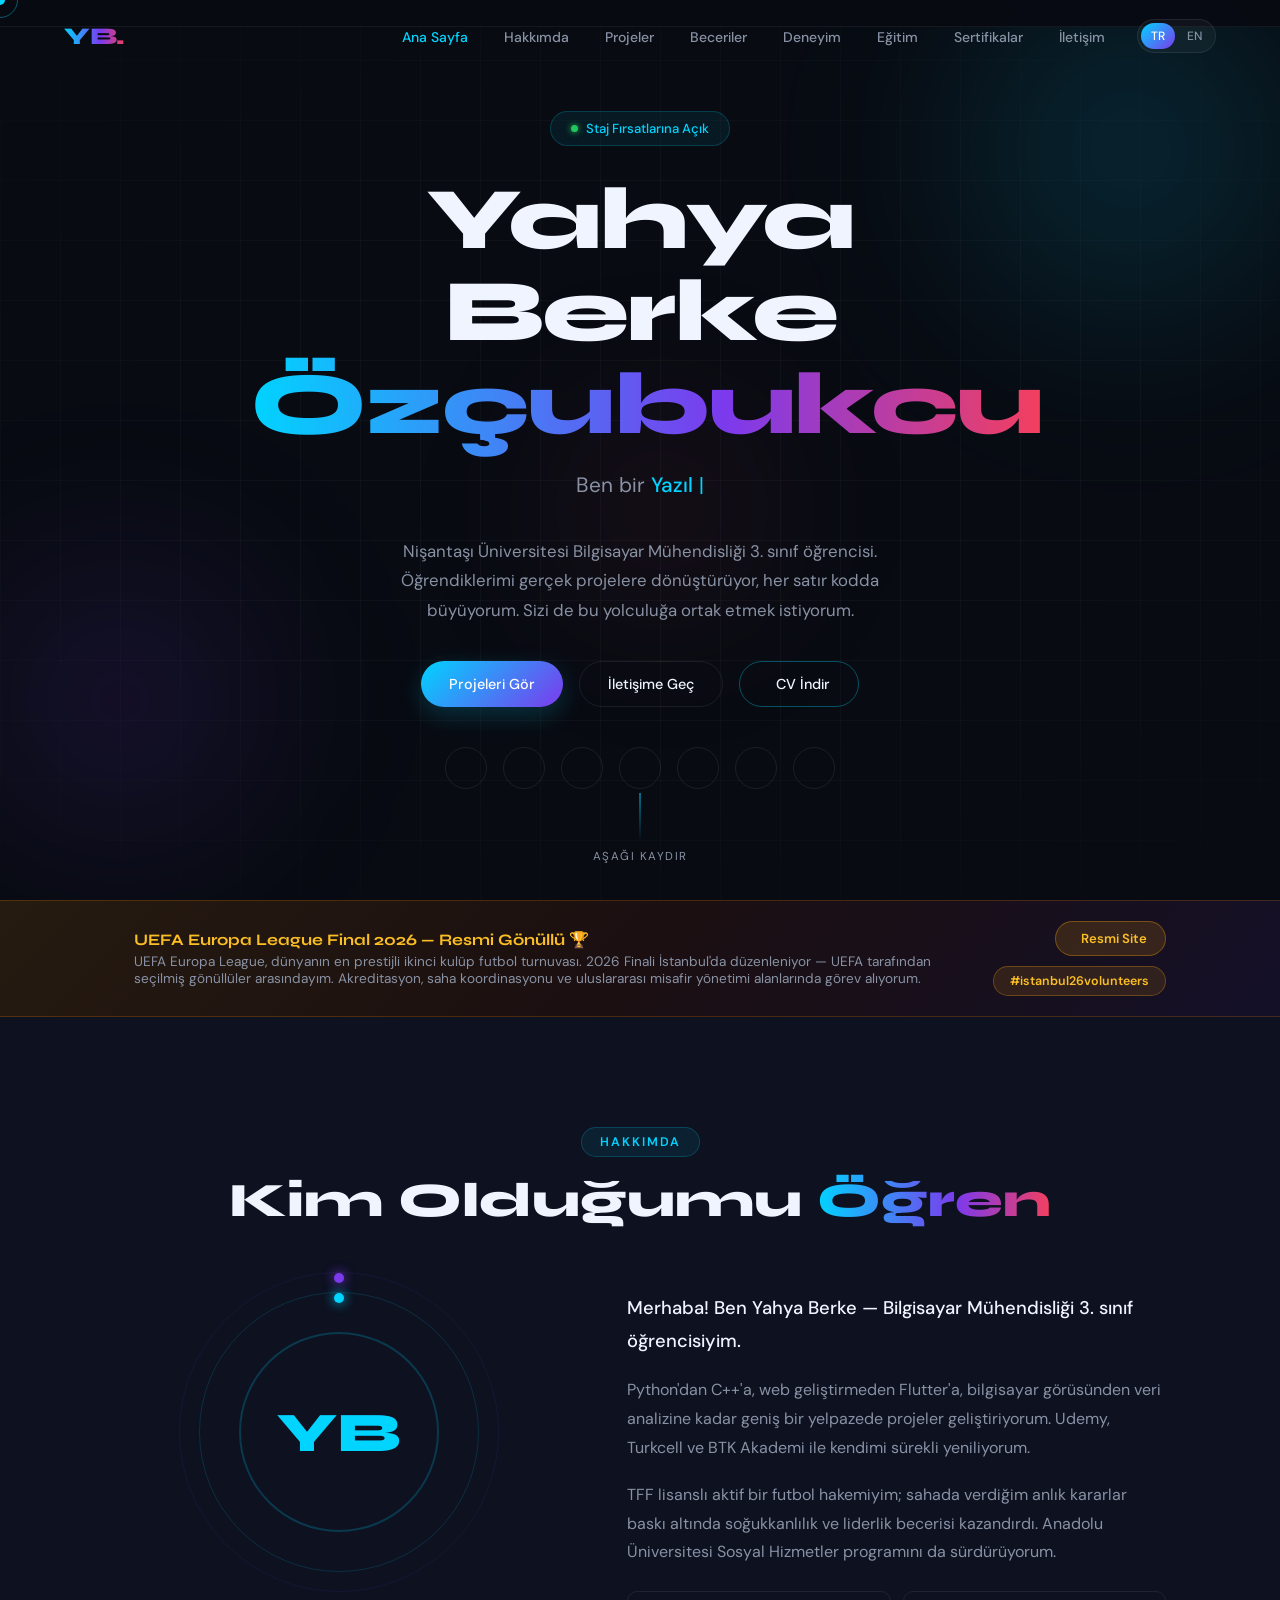
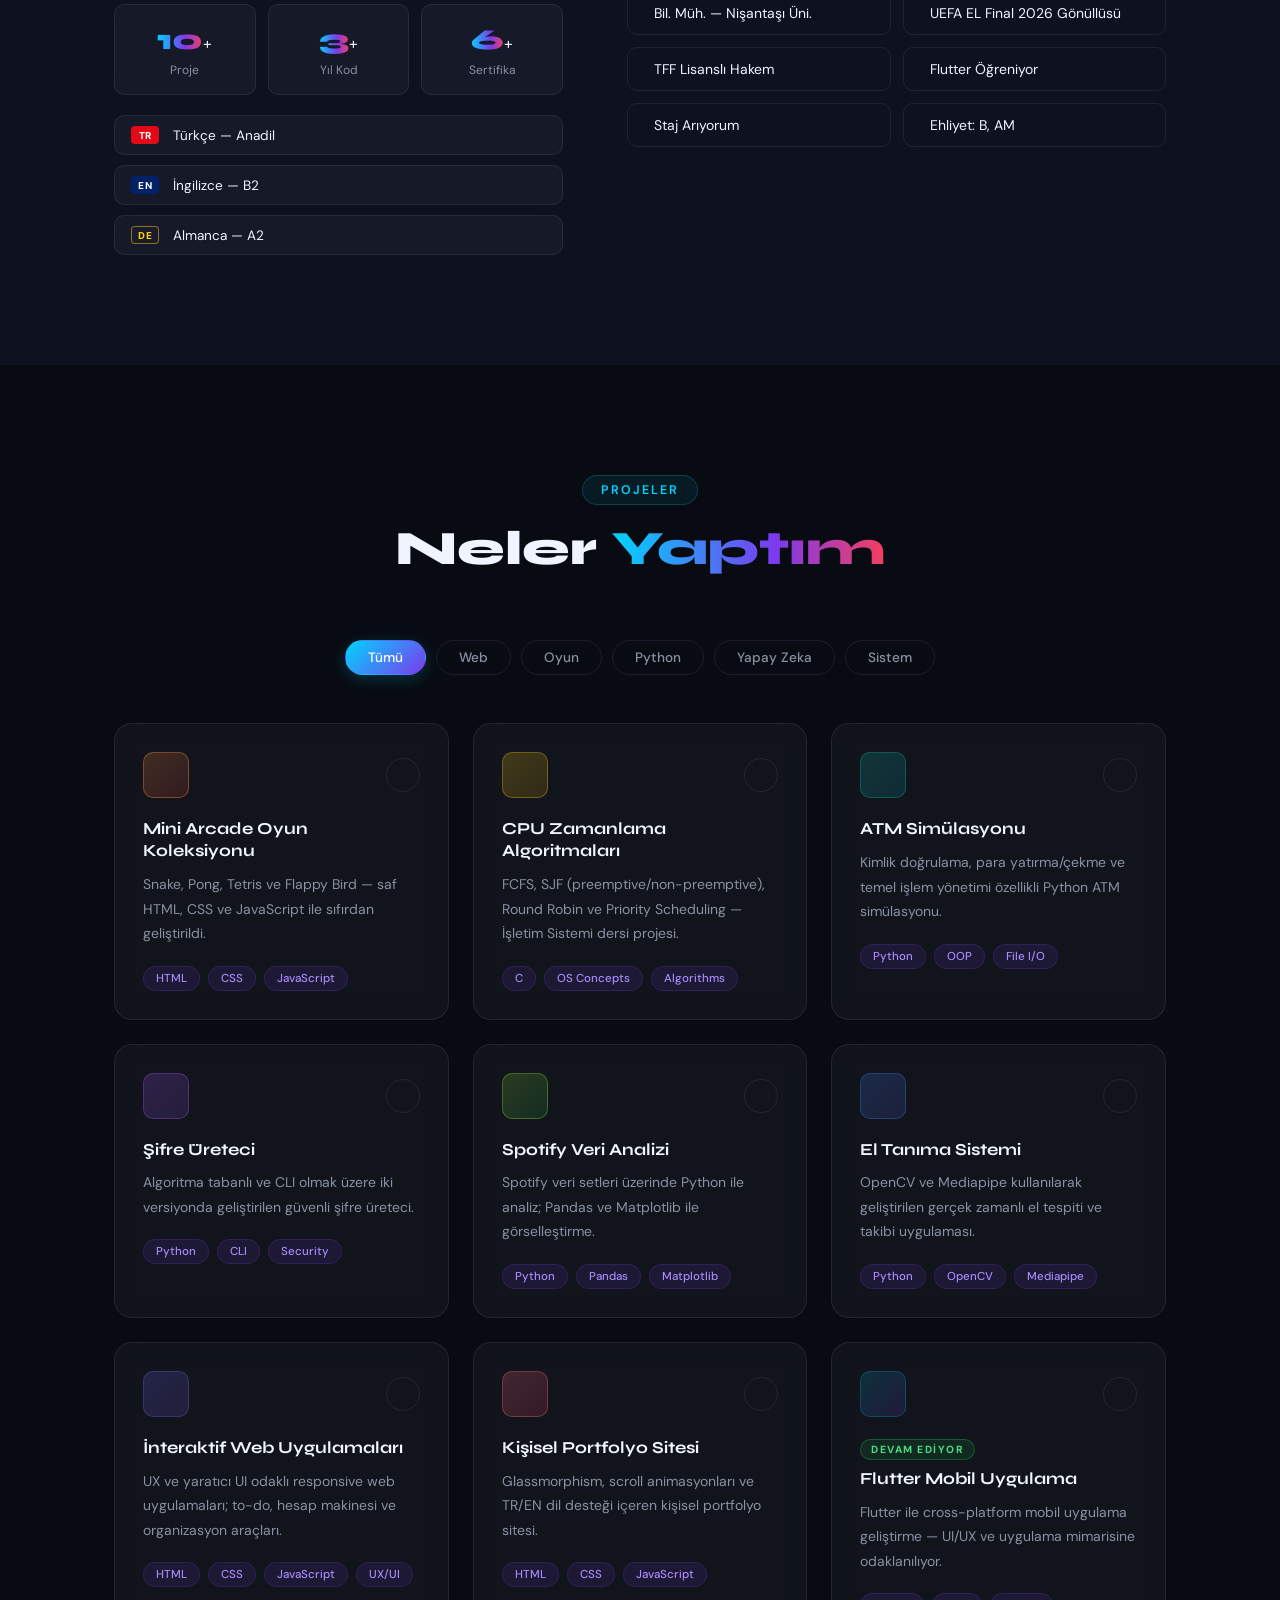
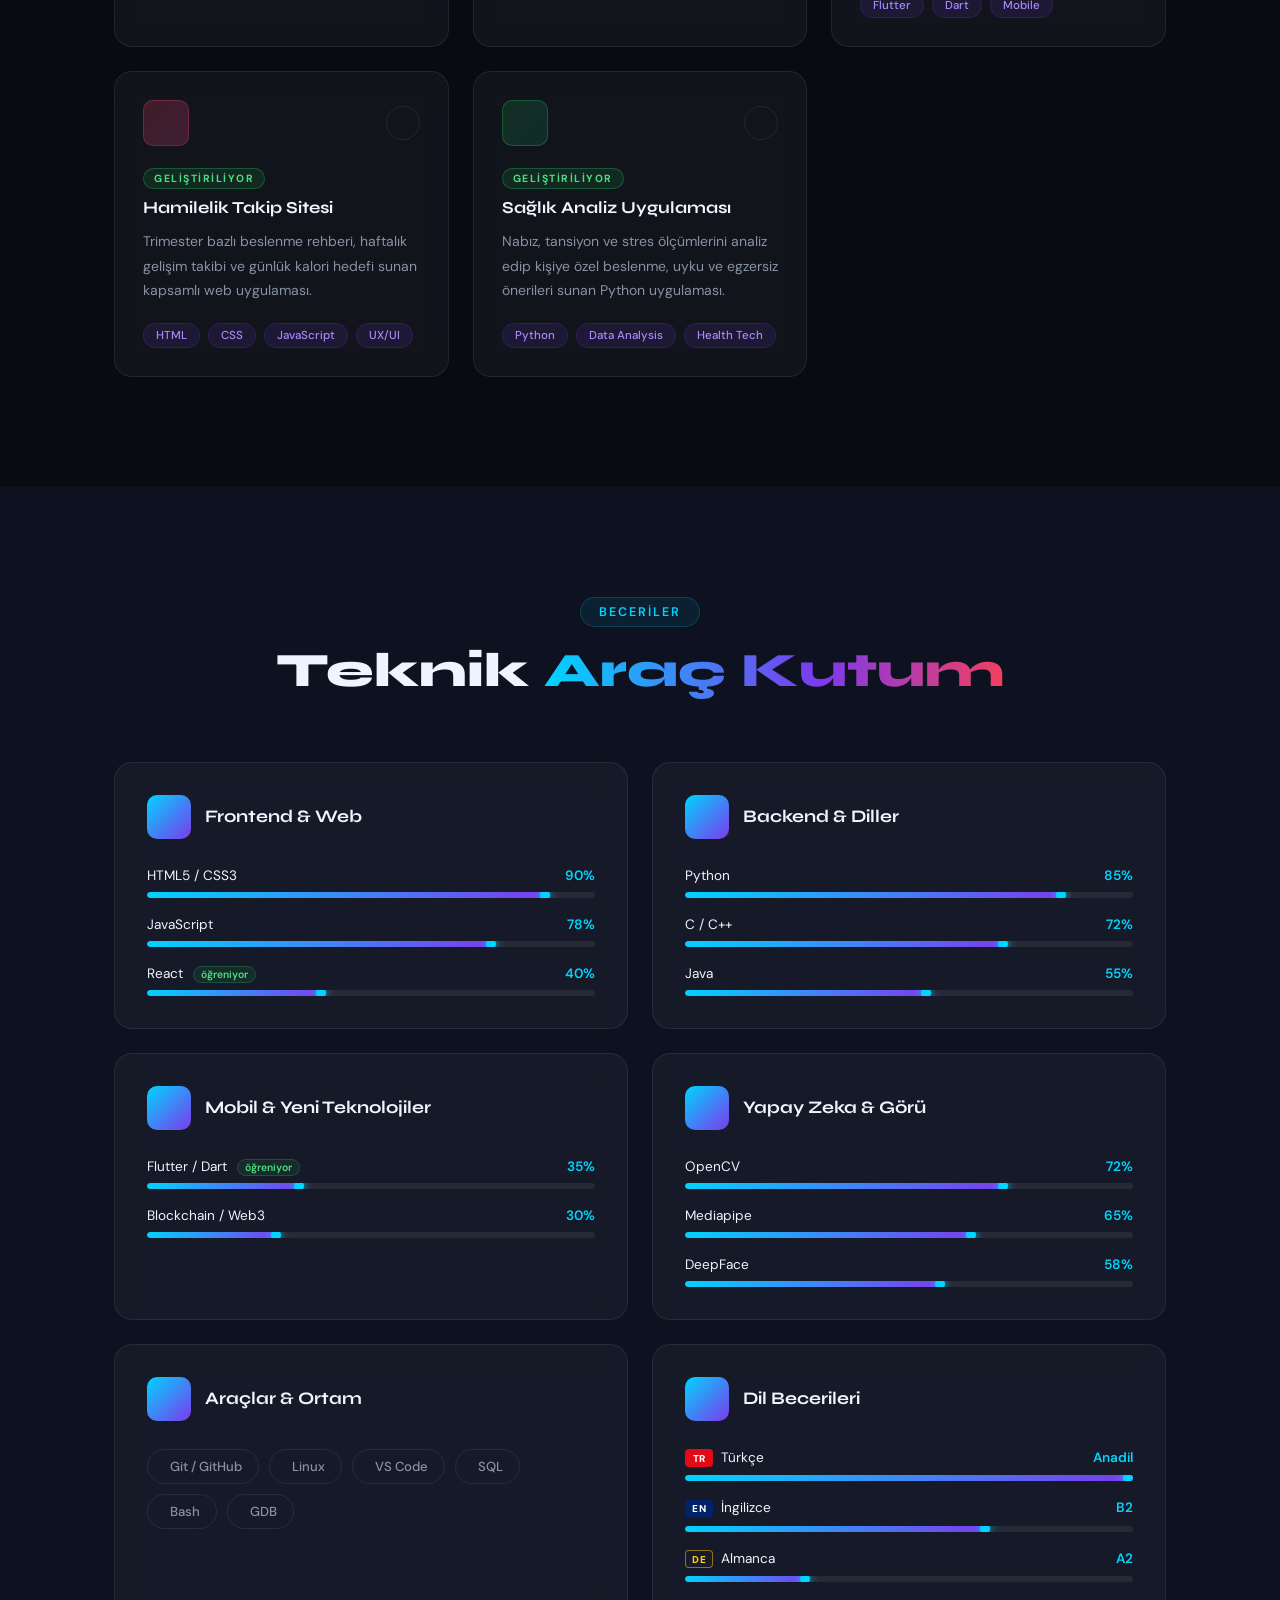
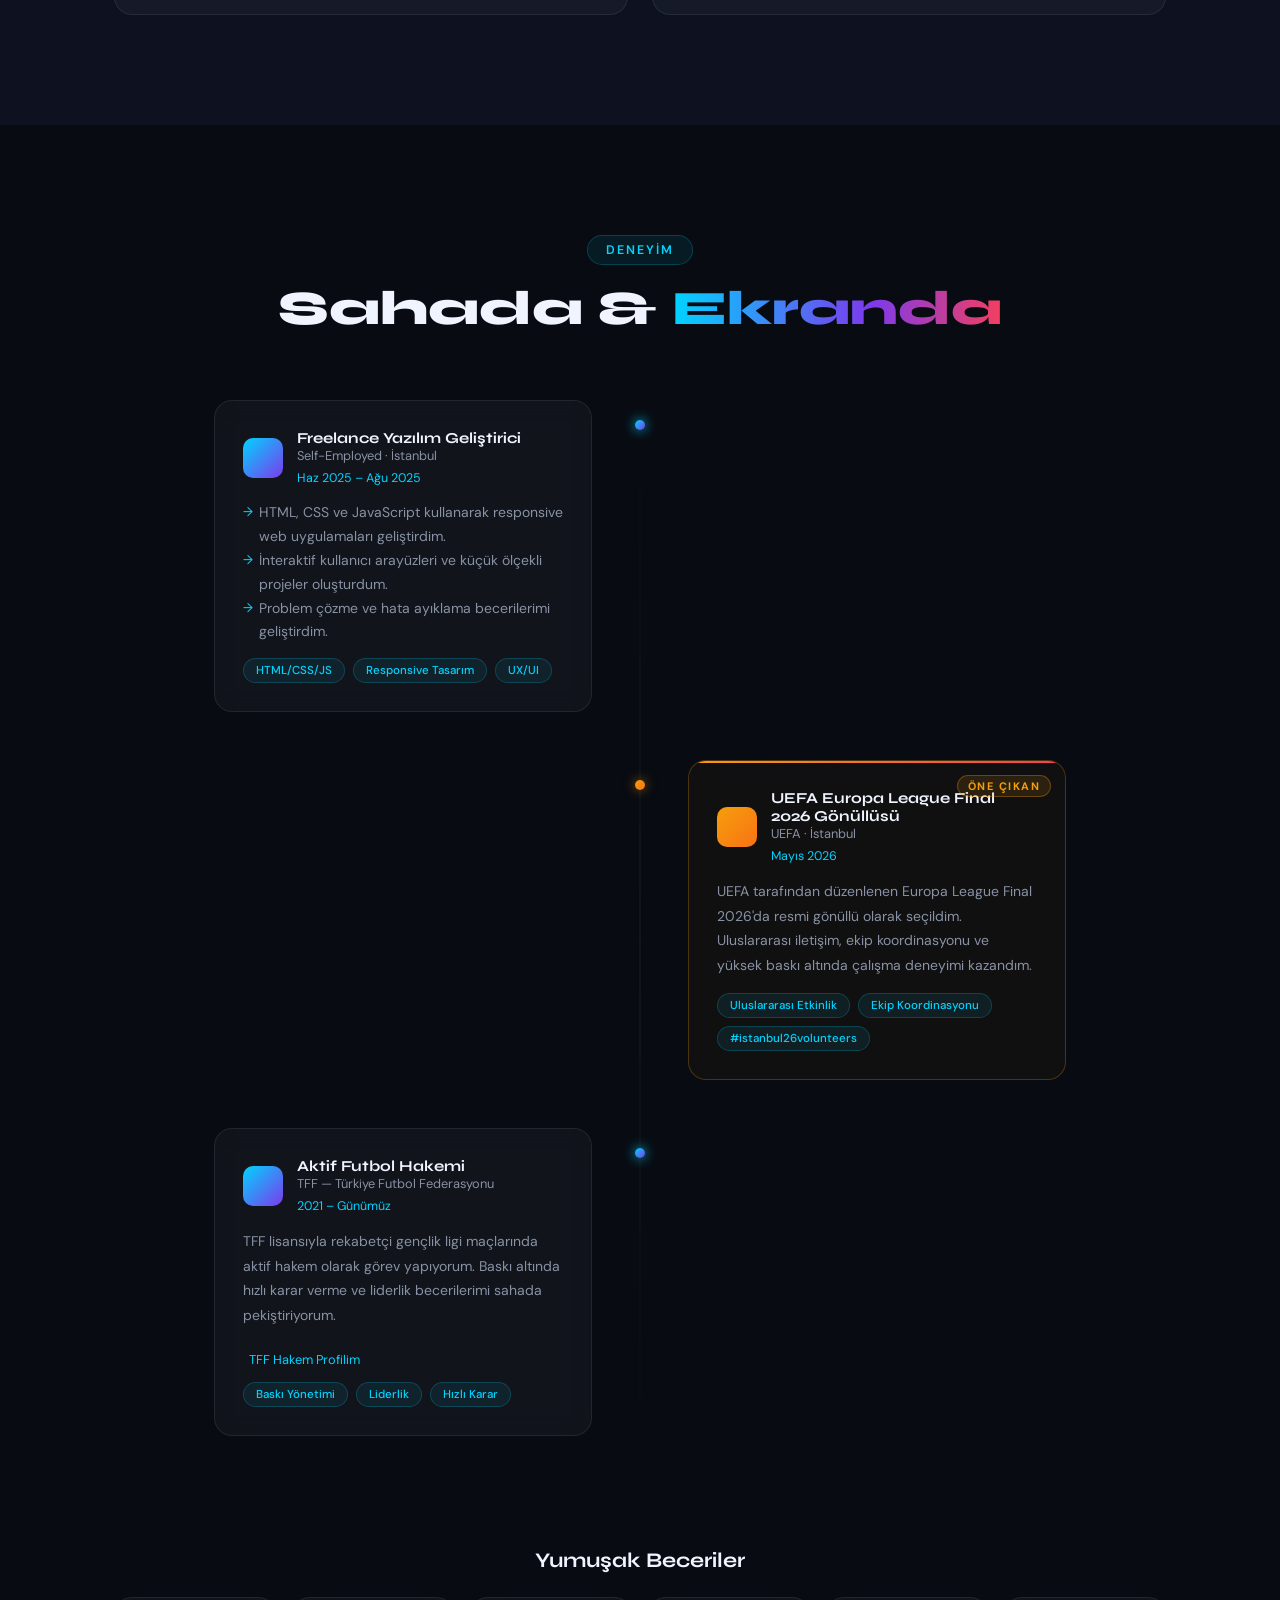
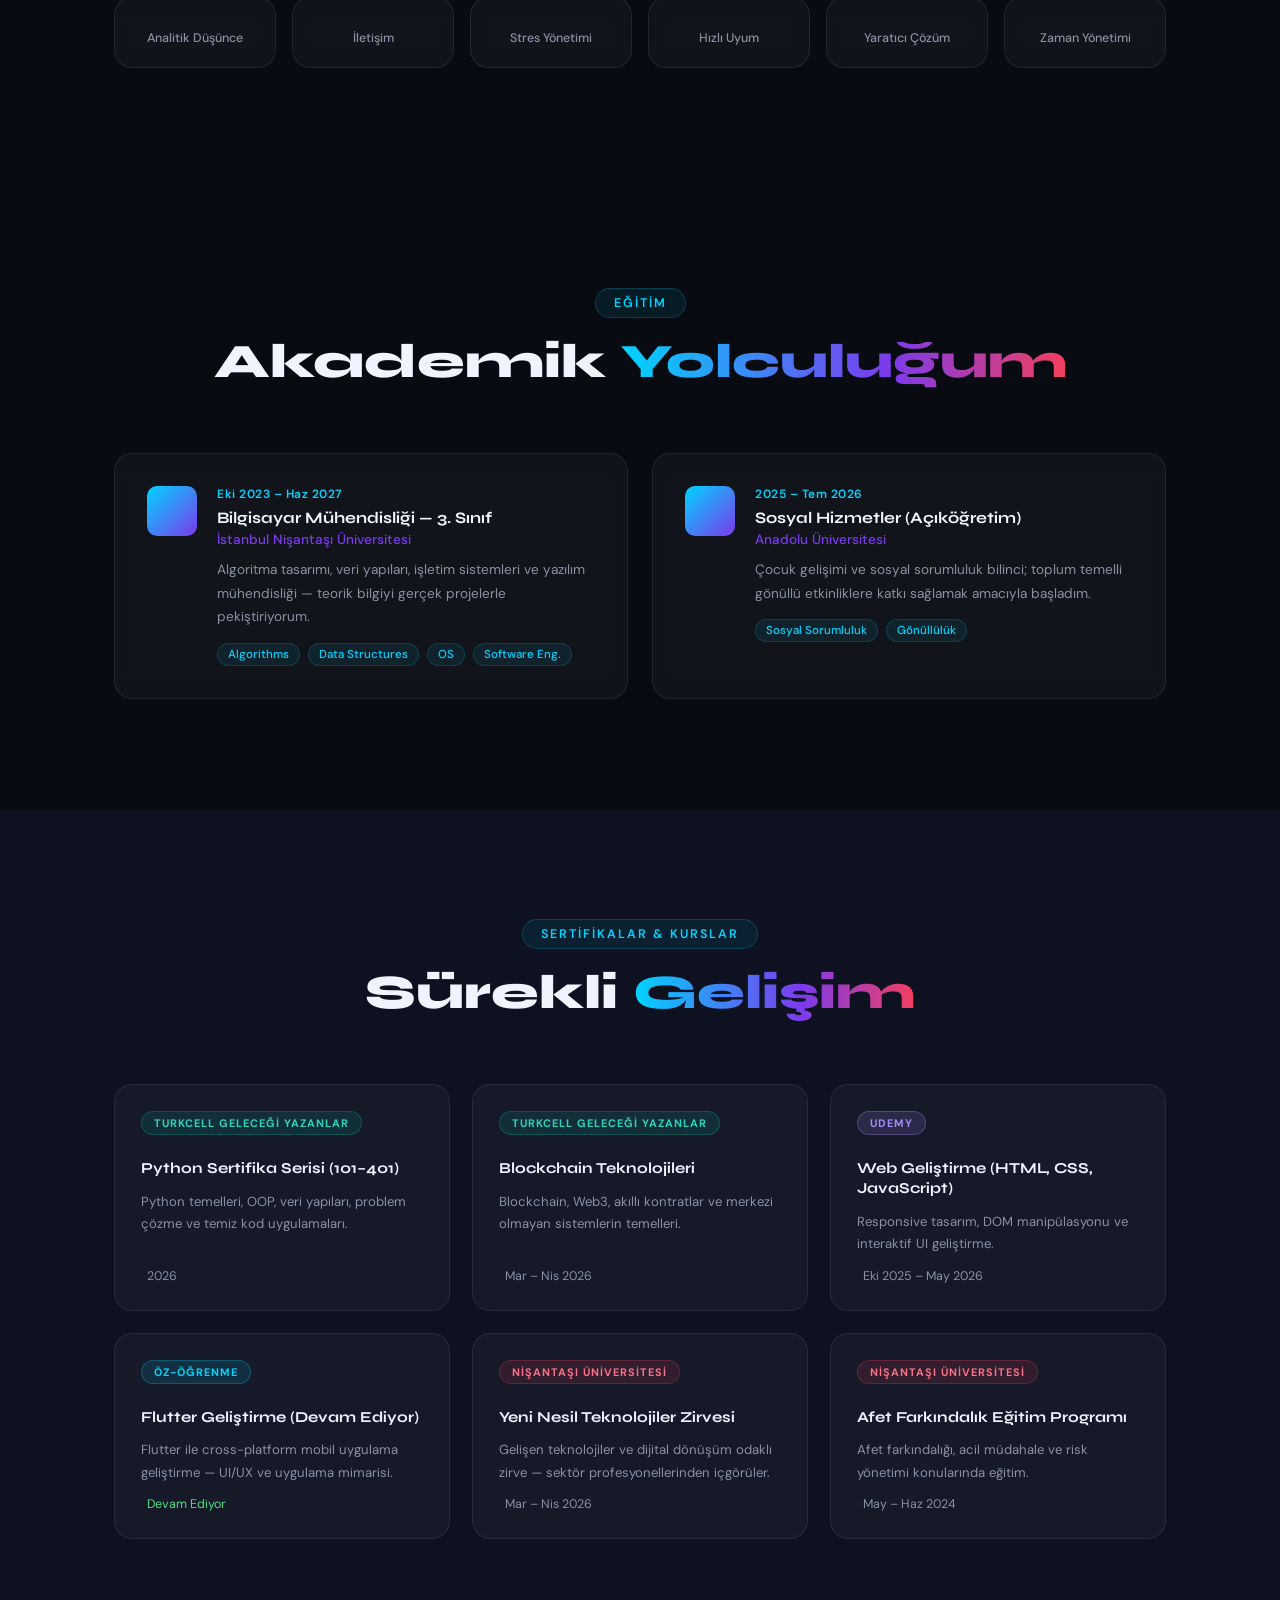
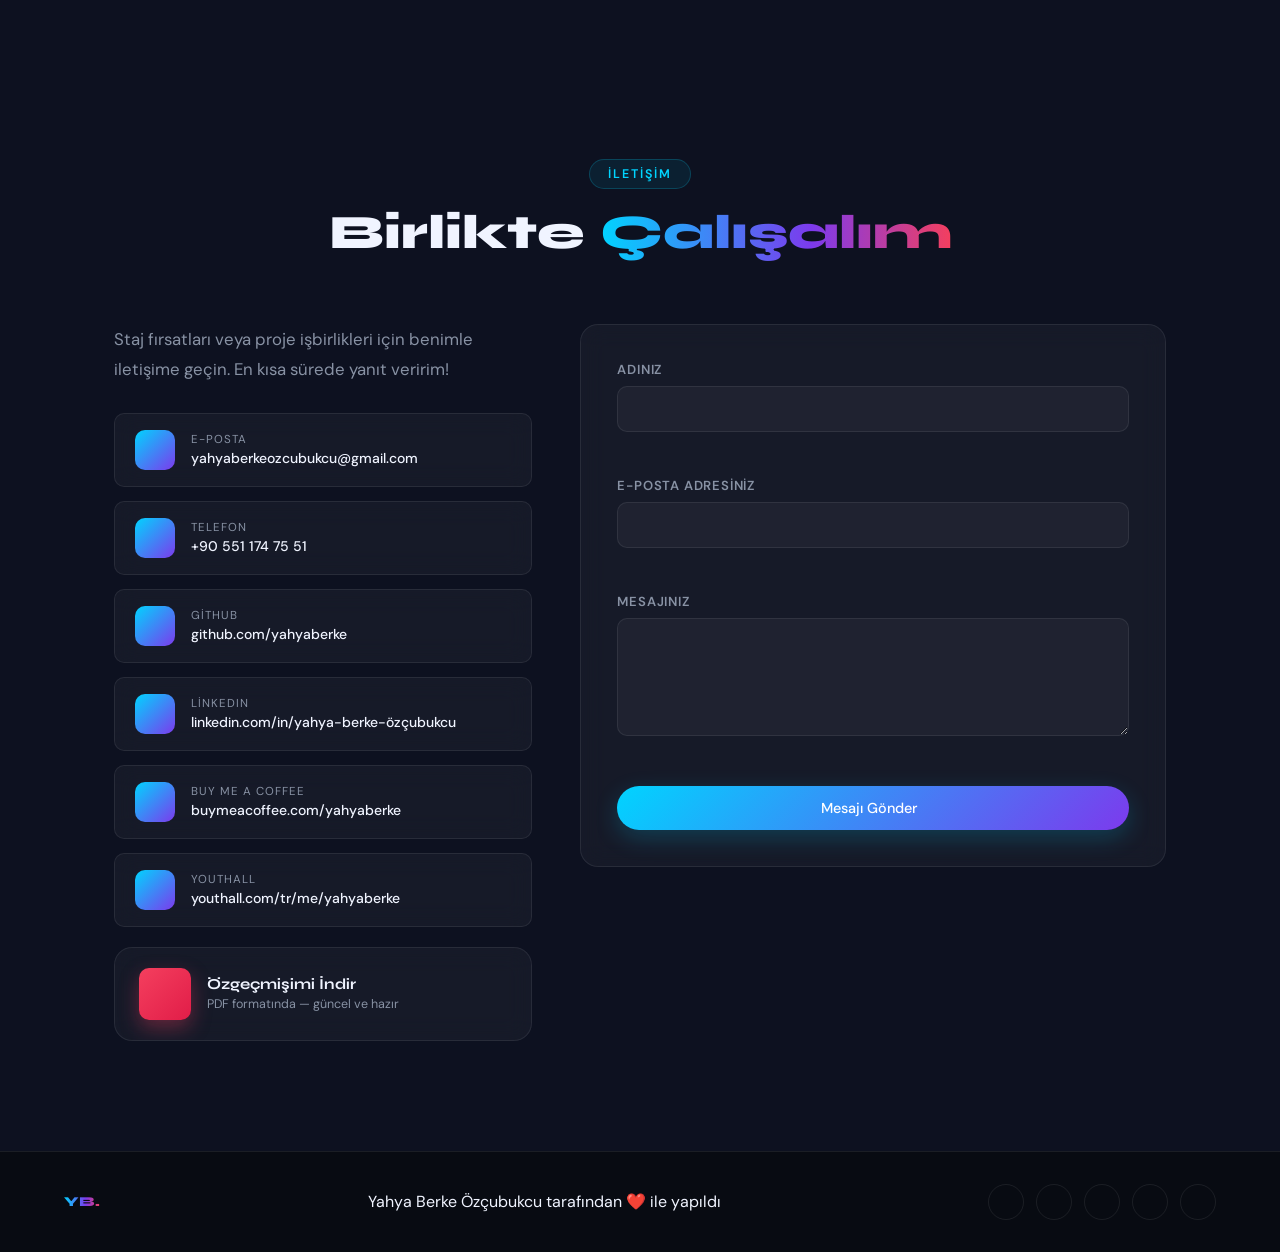
==== commit d9a53fe1: "Update index.html" ====
--- a/yahya berke/index.html
+++ b/yahya berke/index.html
@@ -189,9 +189,9 @@
 
         <div class="about-text reveal-right">
           <p class="about-lead"
-             data-tr="Merhaba! Ben Yahya Berke — İstanbul/Pendik'te yaşayan, Nişantaşı Üniversitesi'nde Bilgisayar Mühendisliği 3. sınıf öğrencisiyim."
-             data-en="Hello! I'm Yahya Berke — a 3rd year Computer Engineering student at Nişantaşı University, based in Istanbul/Pendik.">
-            Merhaba! Ben Yahya Berke — İstanbul/Pendik'te yaşayan, Nişantaşı Üniversitesi'nde Bilgisayar Mühendisliği 3. sınıf öğrencisiyim.
+             data-tr="Merhaba! Ben Yahya Berke —  Bilgisayar Mühendisliği 3. sınıf öğrencisiyim."
+             data-en="Hello! I'm Yahya Berke — a 3rd year Computer Engineering student .">
+            Merhaba! Ben Yahya Berke —  Bilgisayar Mühendisliği 3. sınıf öğrencisiyim.
           </p>
           <p data-tr="Python'dan C++'a, web geliştirmeden Flutter'a, bilgisayar görüsünden veri analizine kadar geniş bir yelpazede projeler geliştiriyorum. Udemy, Turkcell Geleceği Yazanlar ve BTK Akademi gibi platformlarla kendimi sürekli yeniliyorum."
              data-en="I build projects spanning Python to C++, web development to Flutter, and computer vision to data analysis. I constantly sharpen my skills via Udemy, Turkcell Geleceği Yazanlar, and BTK Akademi.">
@@ -872,4 +872,4 @@
   <button id="backToTop" aria-label="Back to top"><i class="ri-arrow-up-line"></i></button>
   <script src="script.js"></script>
 </body>
-</html>+</html>
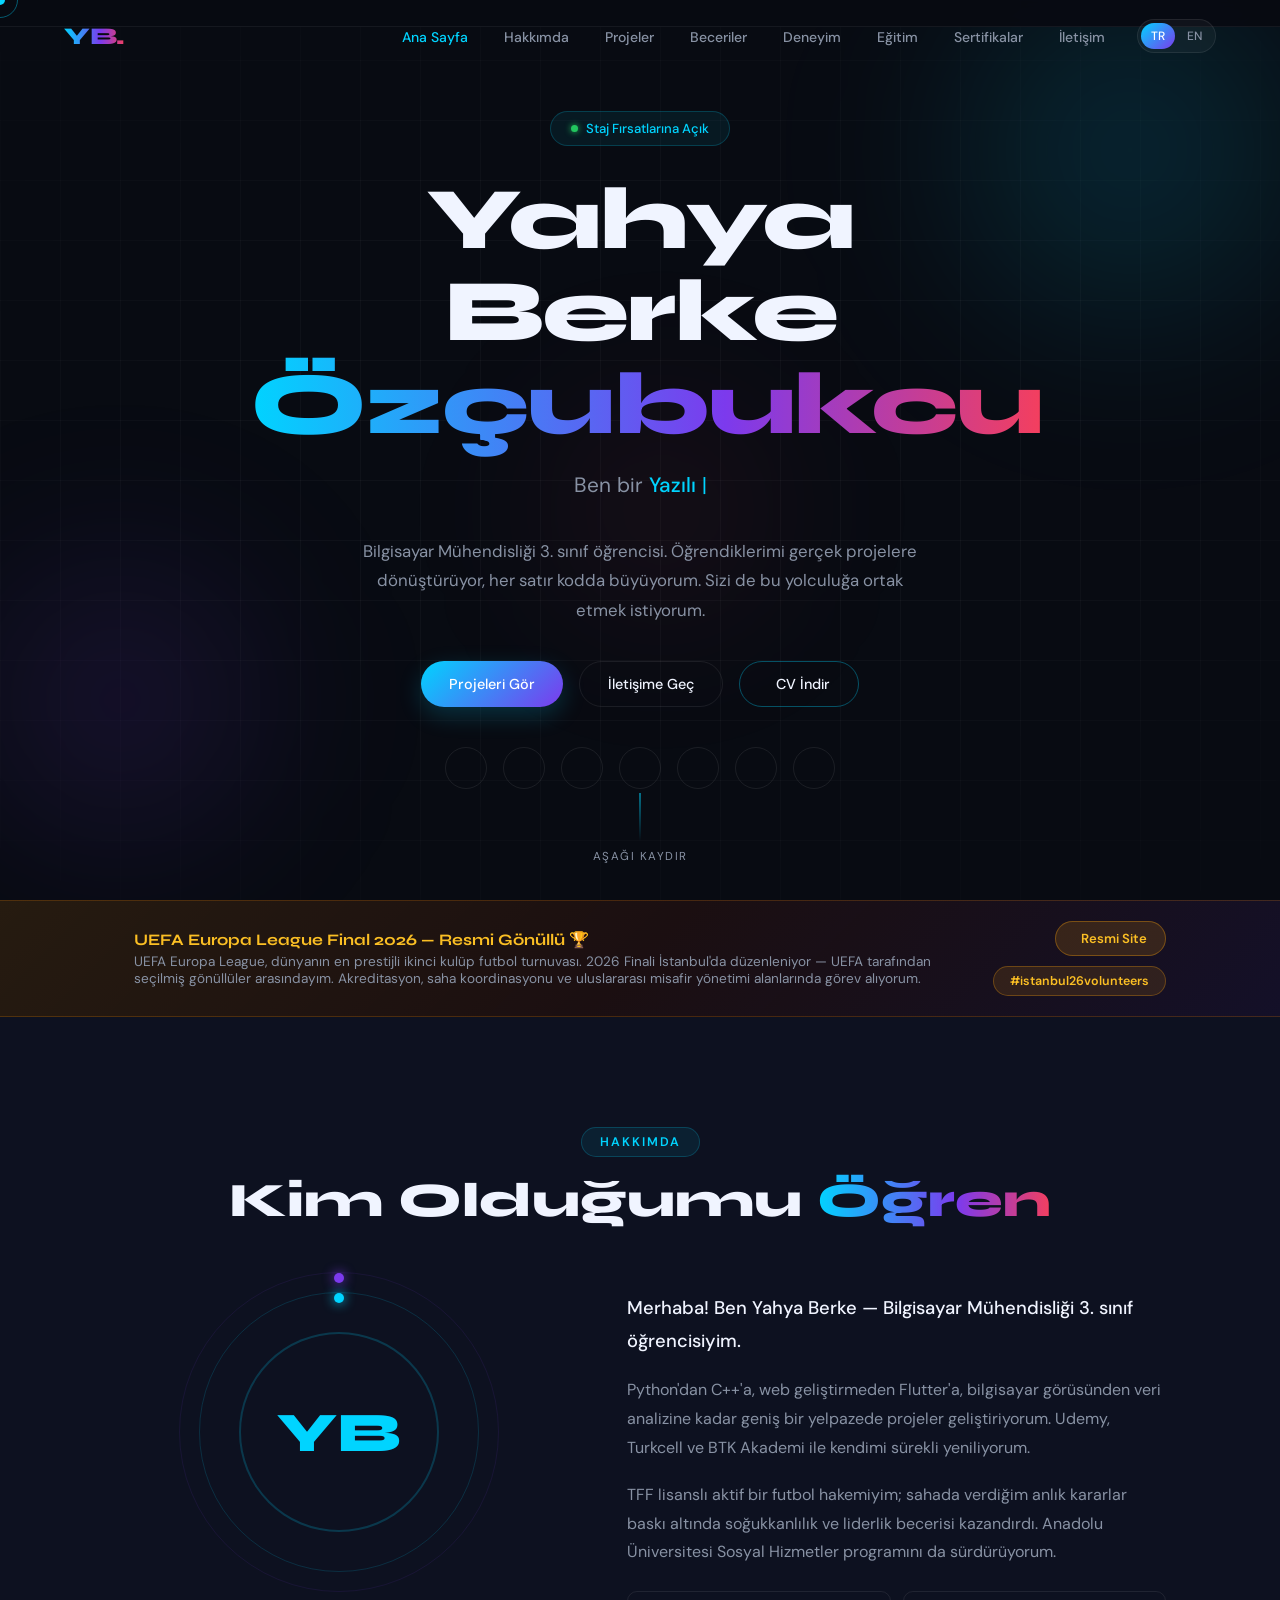
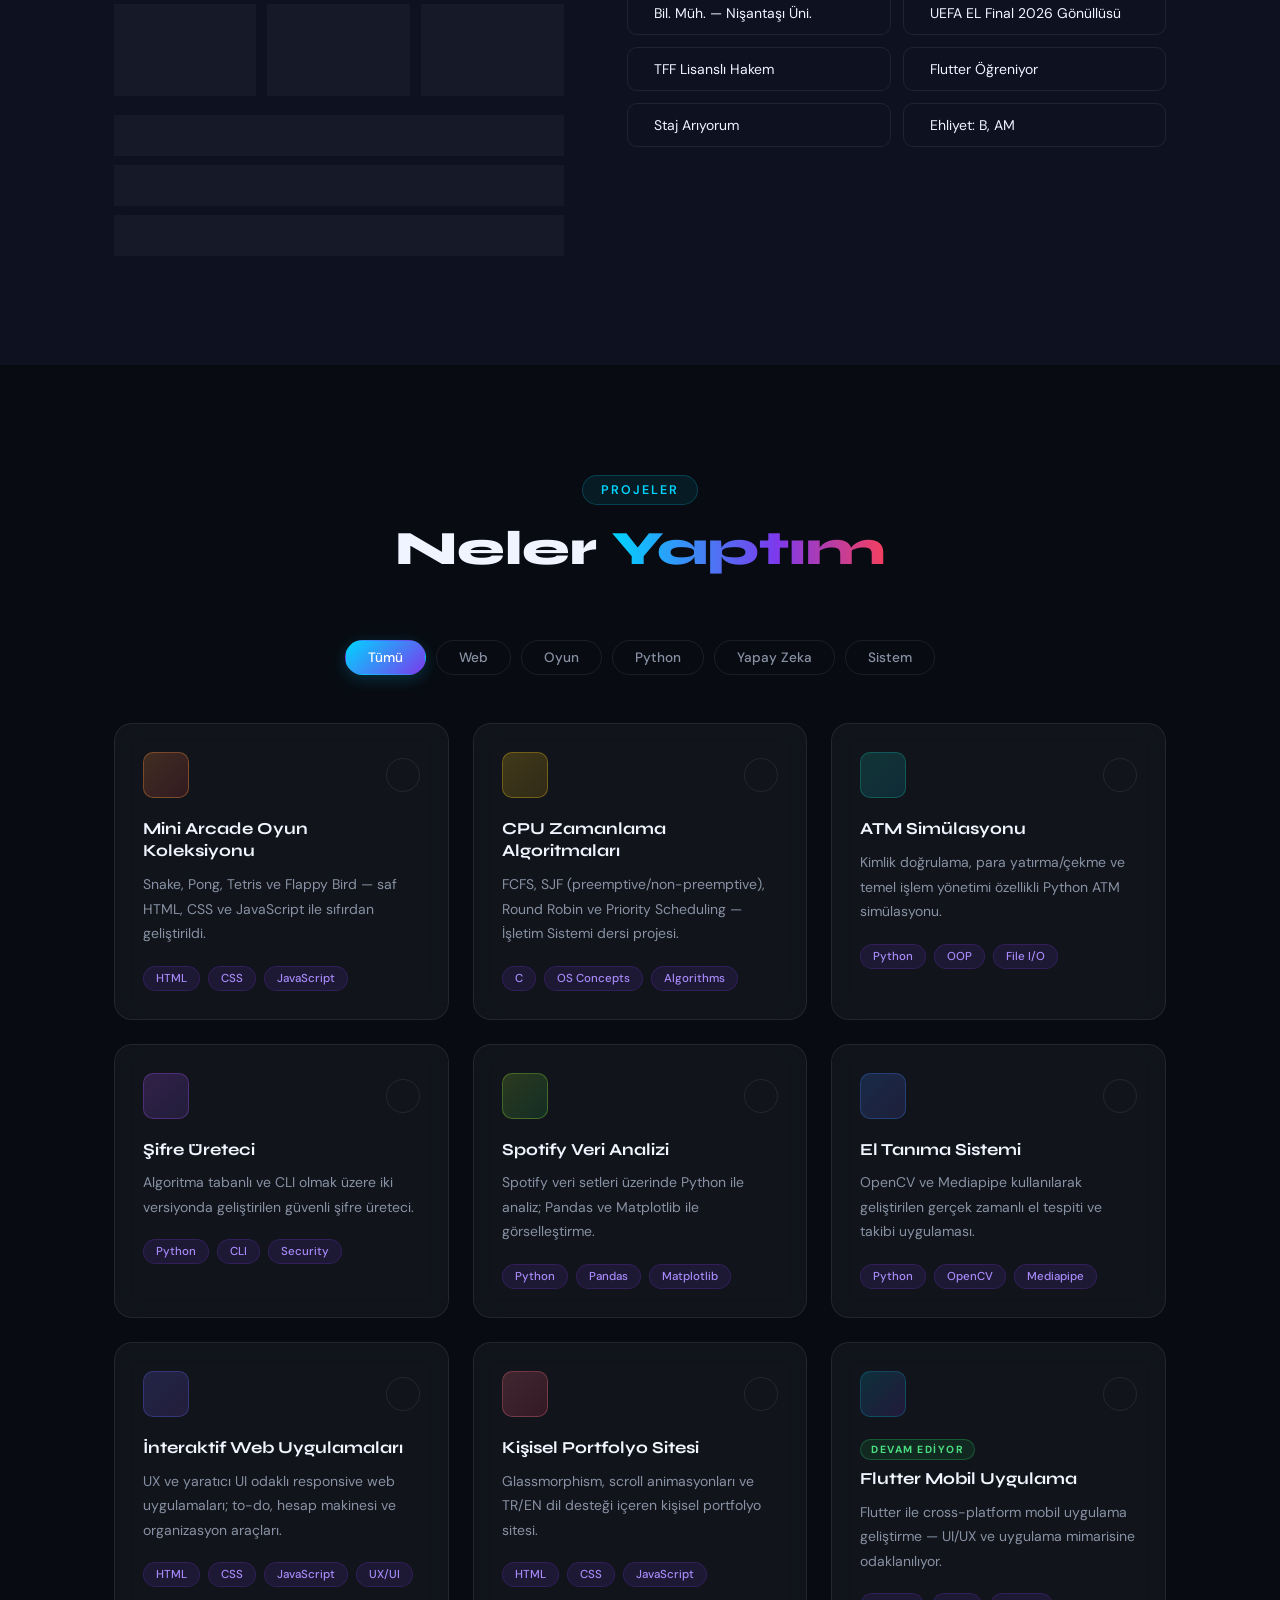
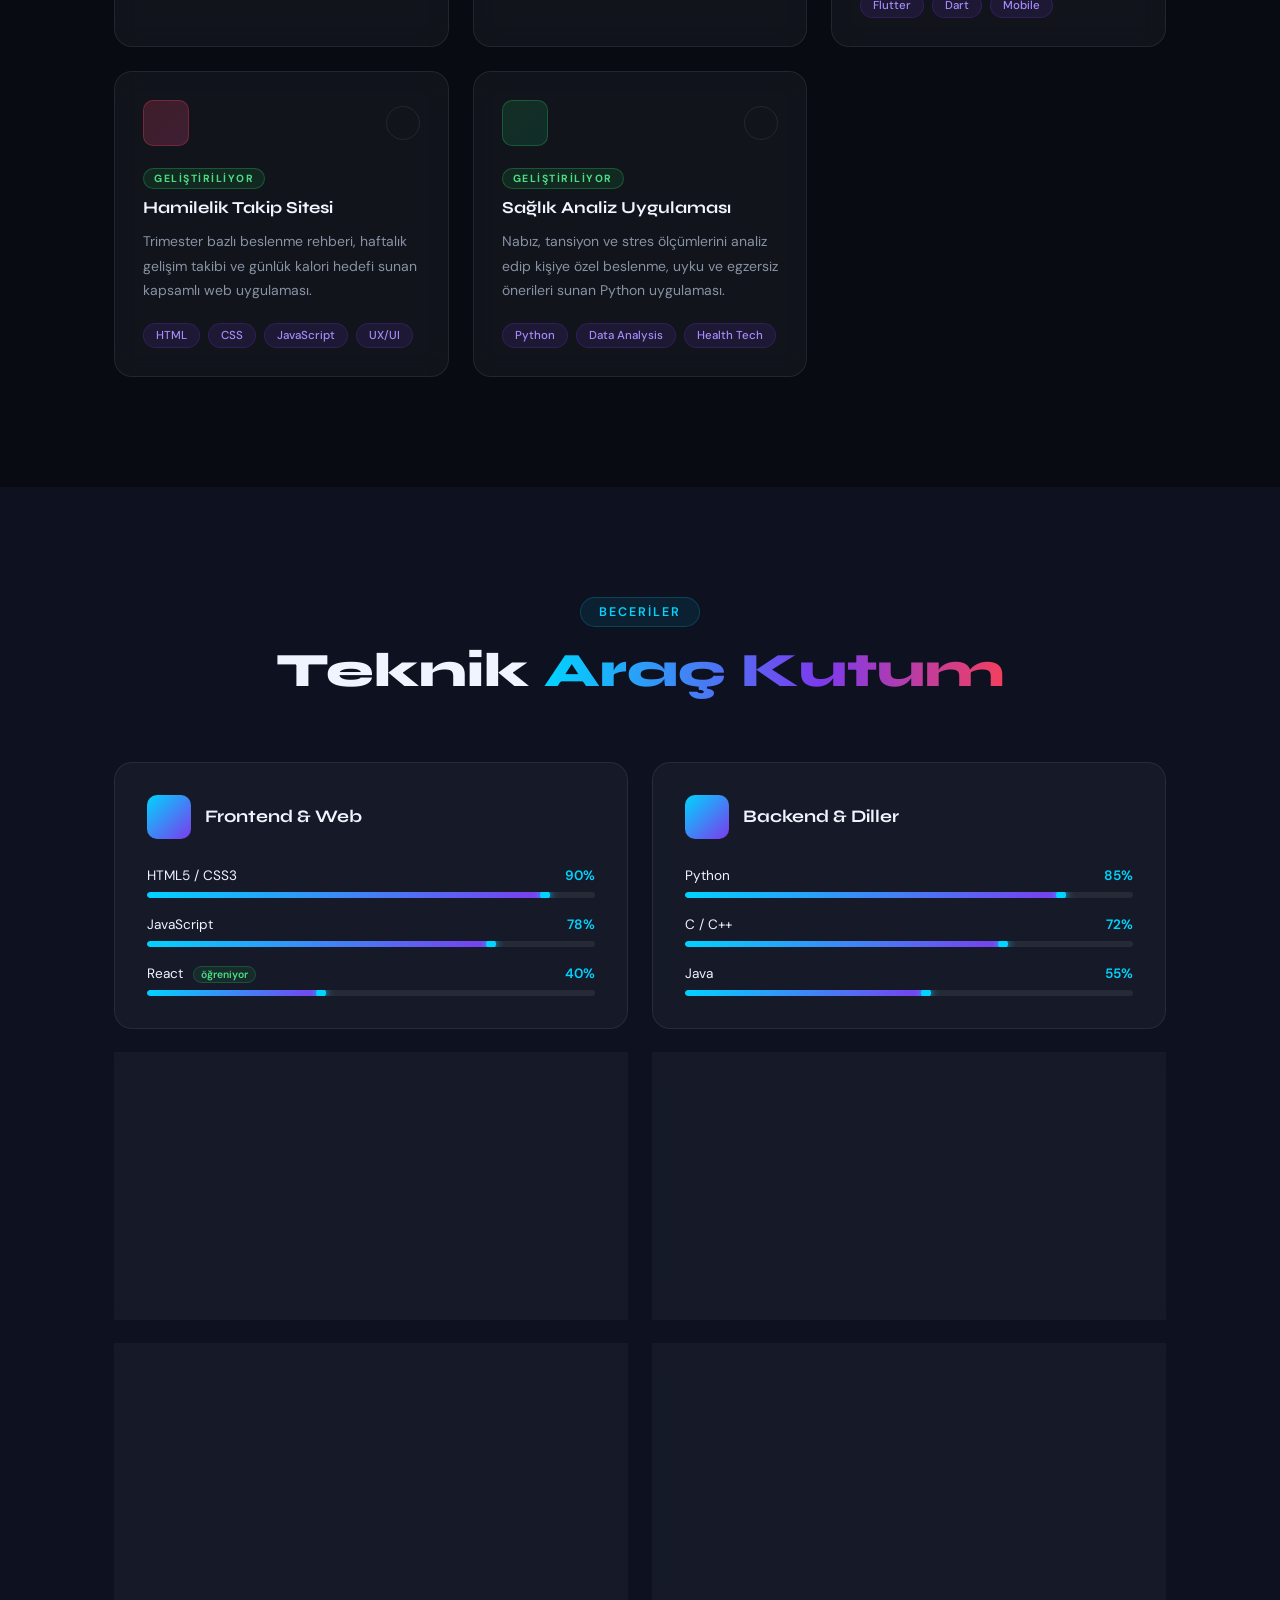
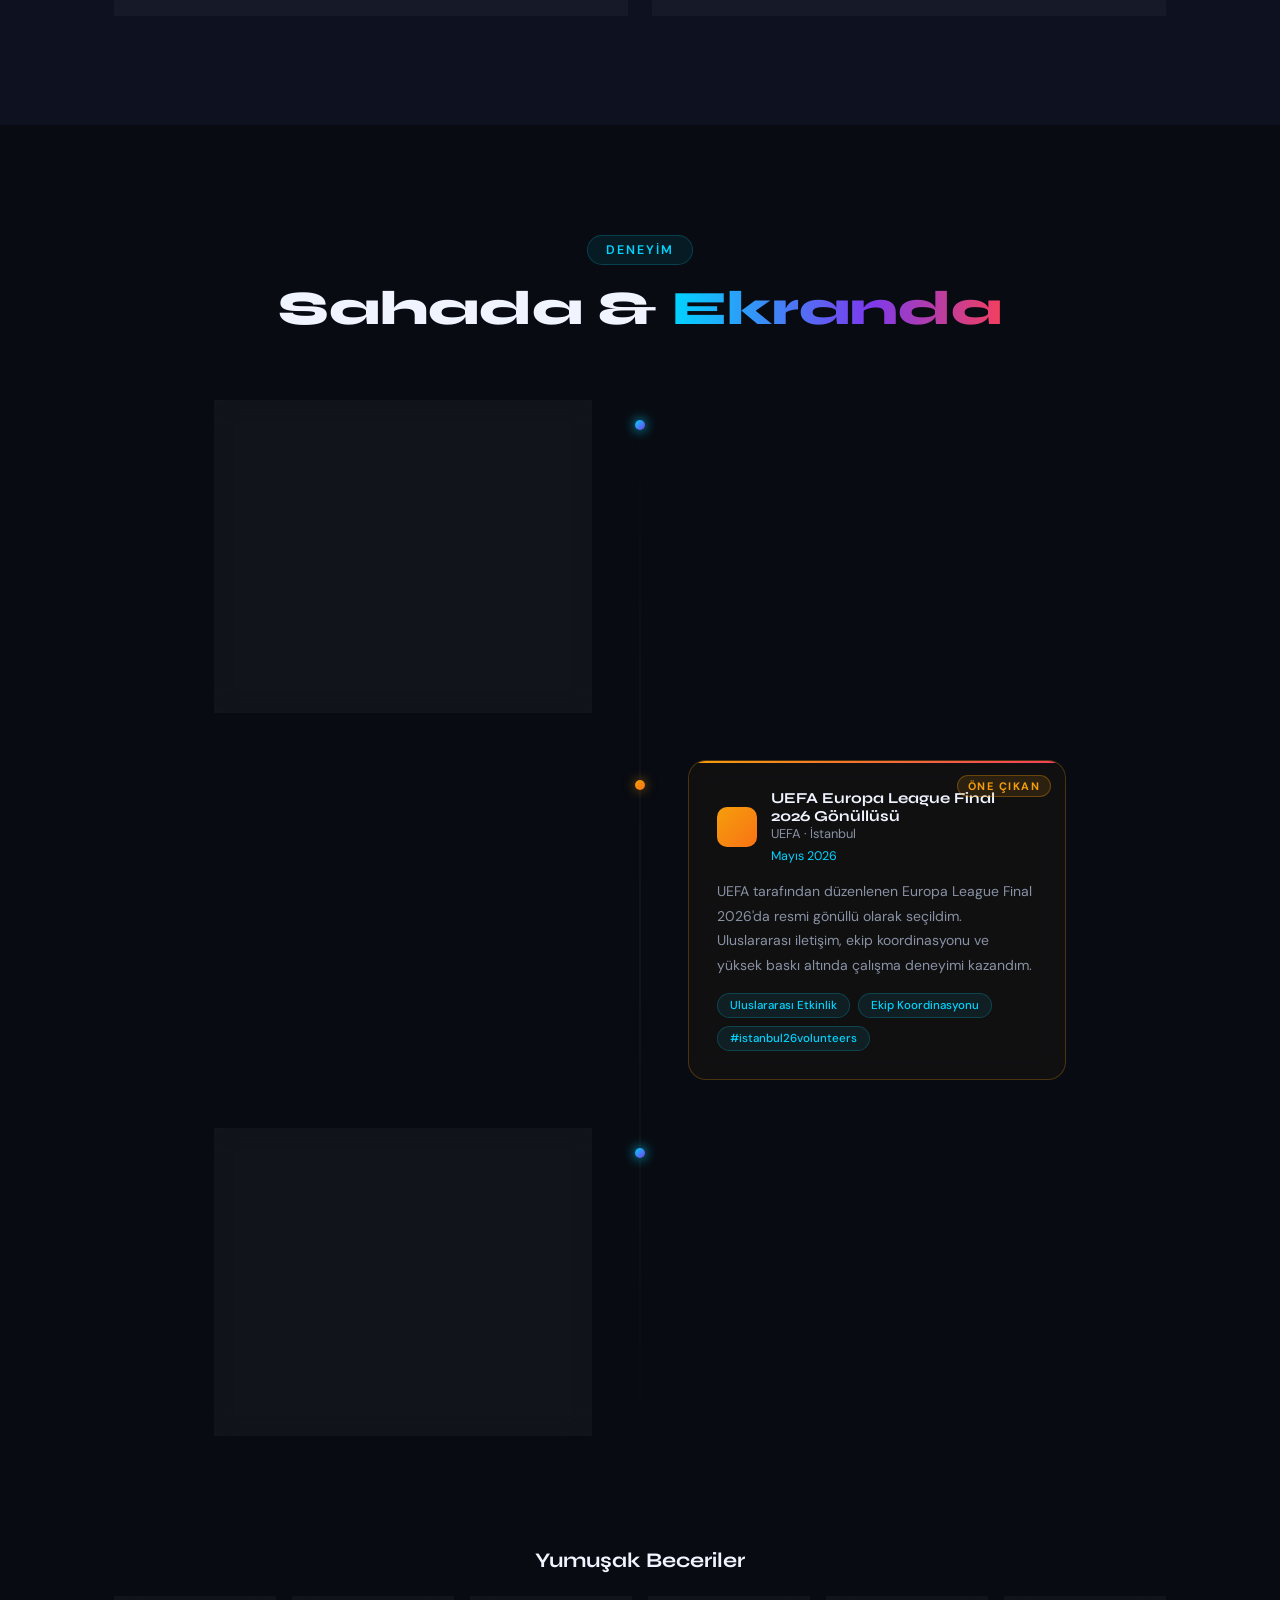
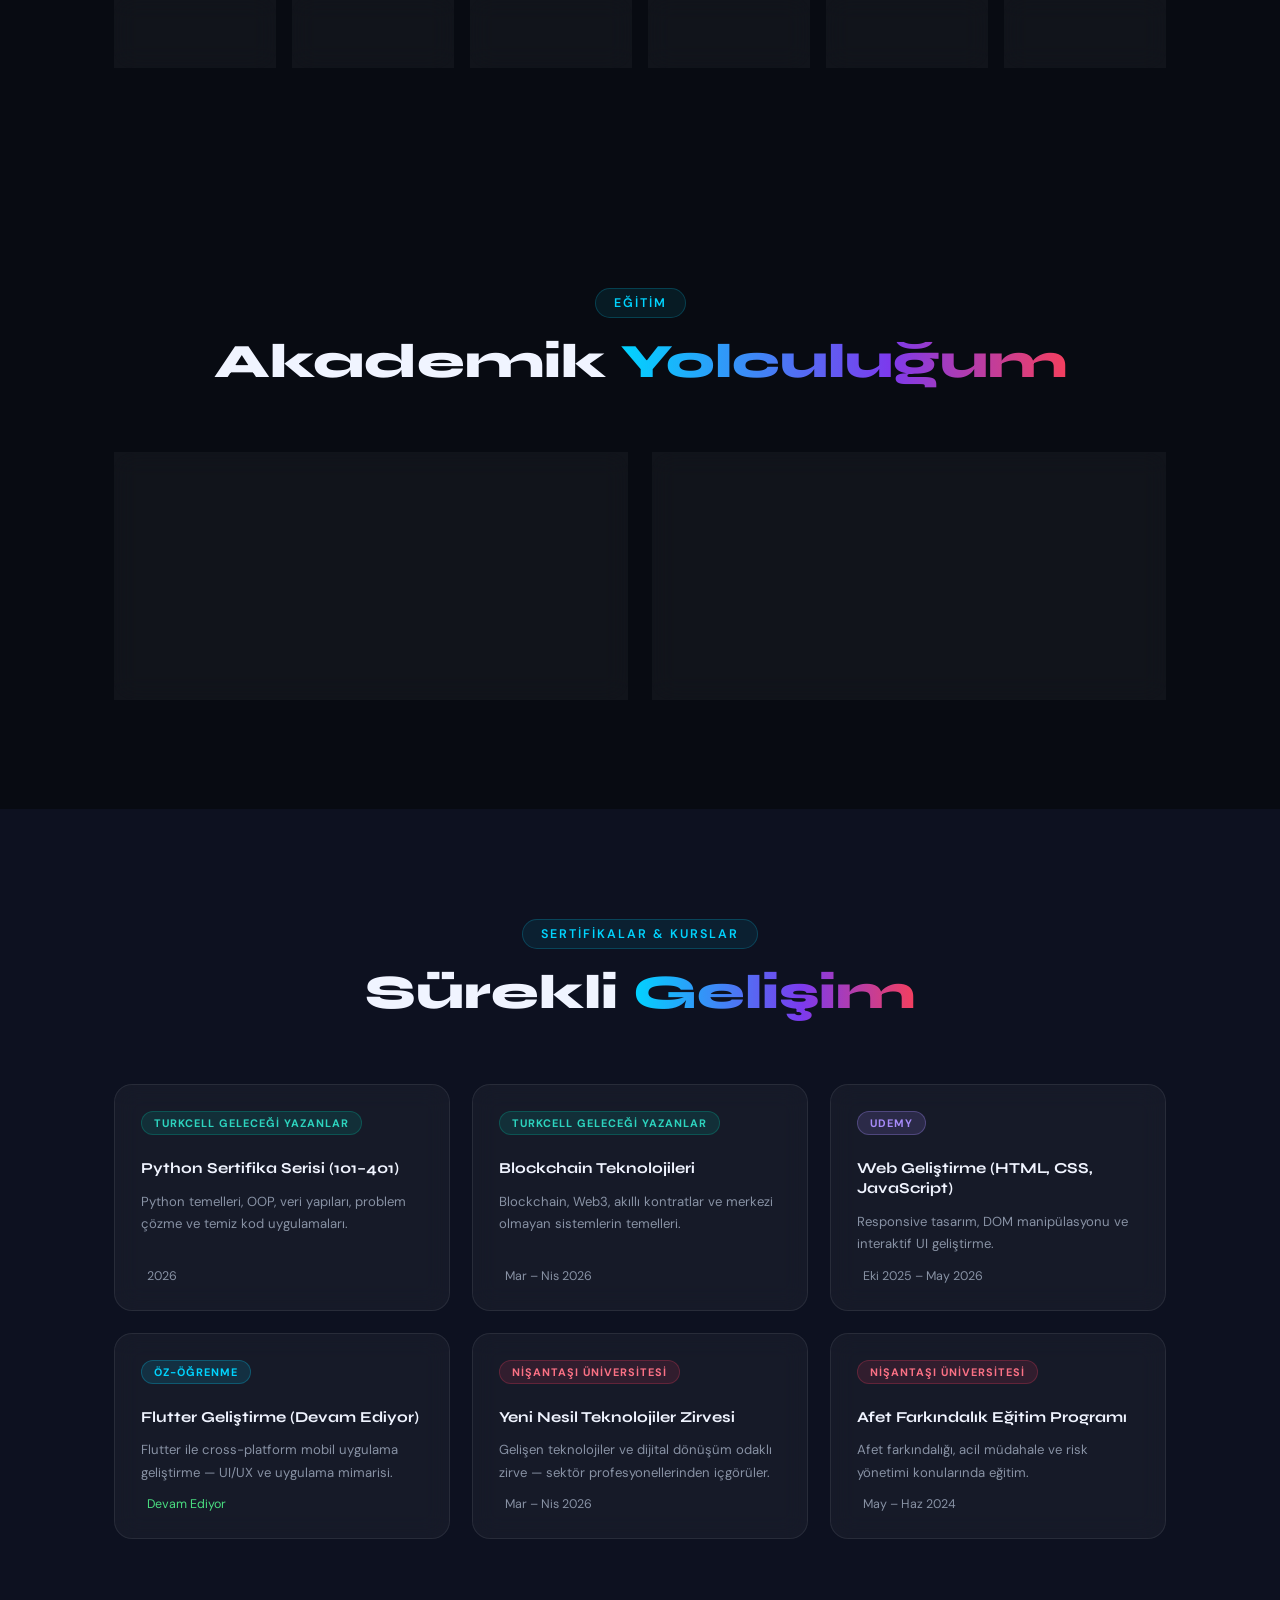
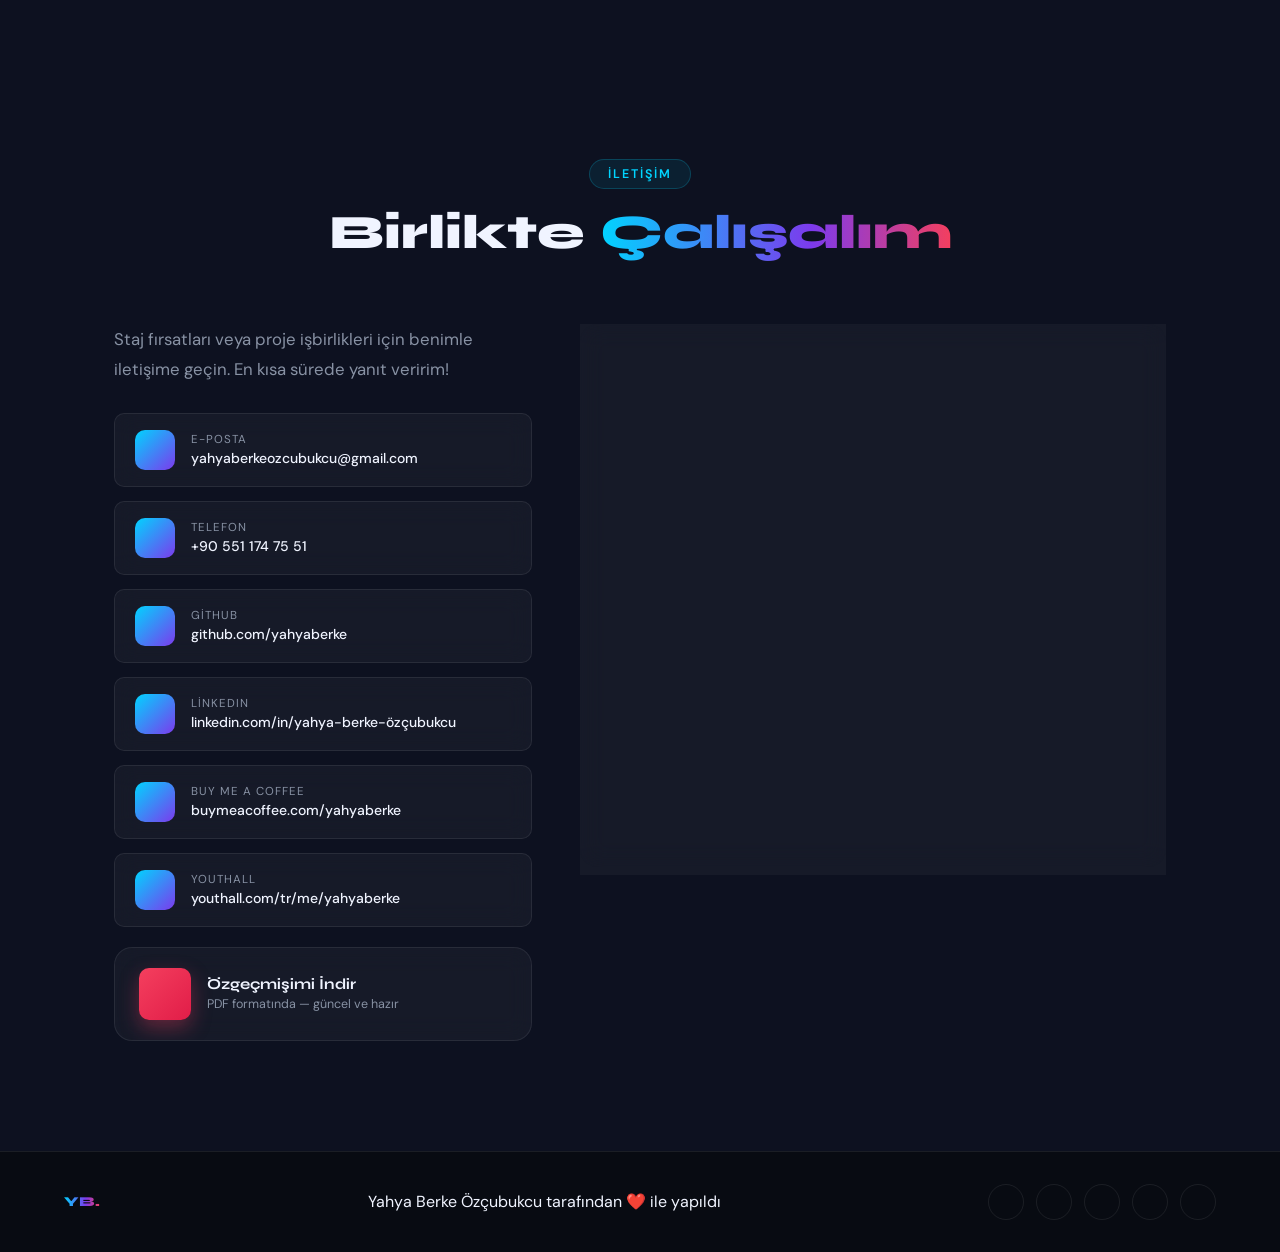
==== commit d460d3ed: "Update index.html" ====
--- a/yahya berke/index.html
+++ b/yahya berke/index.html
@@ -86,9 +86,9 @@
         <span class="cursor-blink">|</span>
       </div>
       <p class="hero-desc reveal-up delay-3"
-         data-tr="Nişantaşı Üniversitesi Bilgisayar Mühendisliği 3. sınıf öğrencisi. Öğrendiklerimi gerçek projelere dönüştürüyor, her satır kodda büyüyorum. Sizi de bu yolculuğa ortak etmek istiyorum."
-         data-en="3rd year Computer Engineering student at Nişantaşı University. I turn what I learn into real projects and grow with every line of code. I want to bring that drive to your team.">
-        Nişantaşı Üniversitesi Bilgisayar Mühendisliği 3. sınıf öğrencisi. Öğrendiklerimi gerçek projelere dönüştürüyor, her satır kodda büyüyorum. Sizi de bu yolculuğa ortak etmek istiyorum.
+         data-tr="Bilgisayar Mühendisliği 3. sınıf öğrencisi. Öğrendiklerimi gerçek projelere dönüştürüyor, her satır kodda büyüyorum. Sizi de bu yolculuğa ortak etmek istiyorum."
+         data-en="3rd year Computer Engineering student. I turn what I learn into real projects and grow with every line of code. I want to bring that drive to your team.">
+         Bilgisayar Mühendisliği 3. sınıf öğrencisi. Öğrendiklerimi gerçek projelere dönüştürüyor, her satır kodda büyüyorum. Sizi de bu yolculuğa ortak etmek istiyorum.
       </p>
       <div class="hero-cta reveal-up delay-4">
         <a href="#projects" class="btn btn-primary" data-tr="Projeleri Gör" data-en="View Projects">Projeleri Gör</a>
